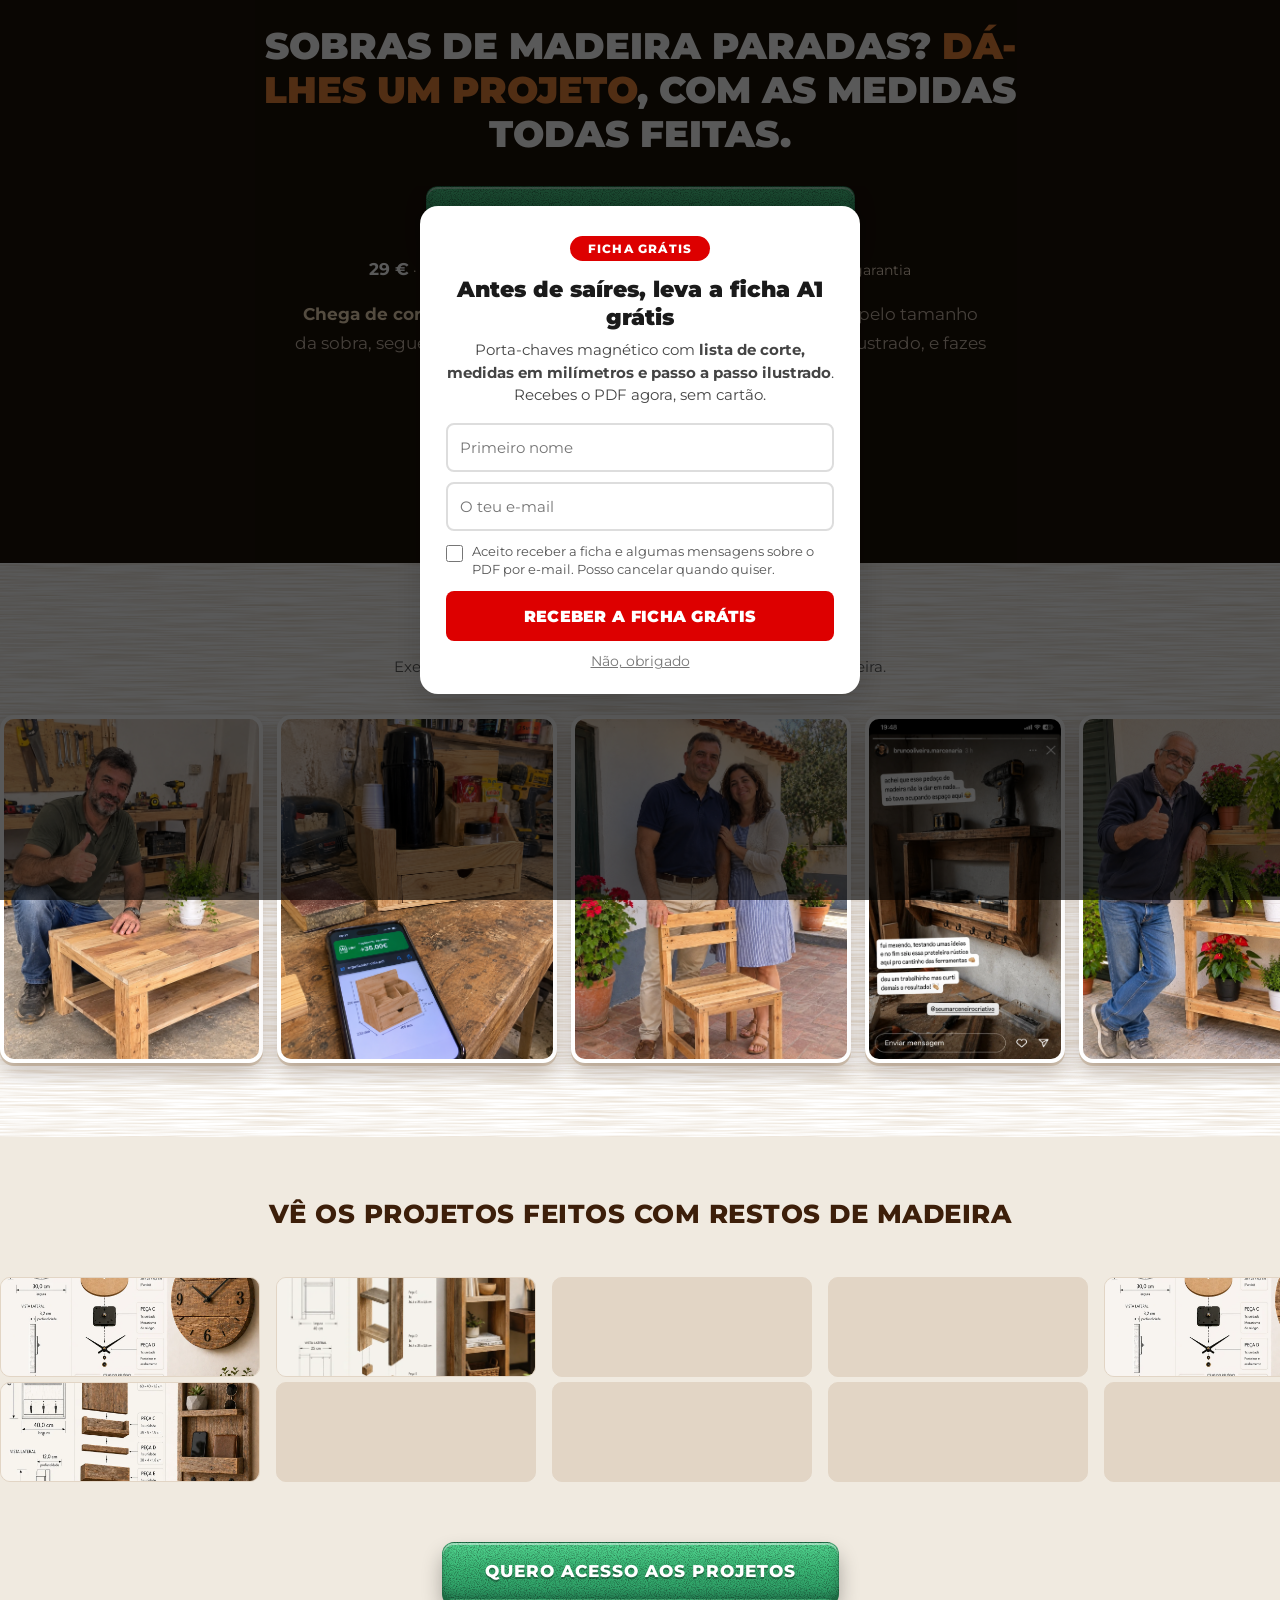
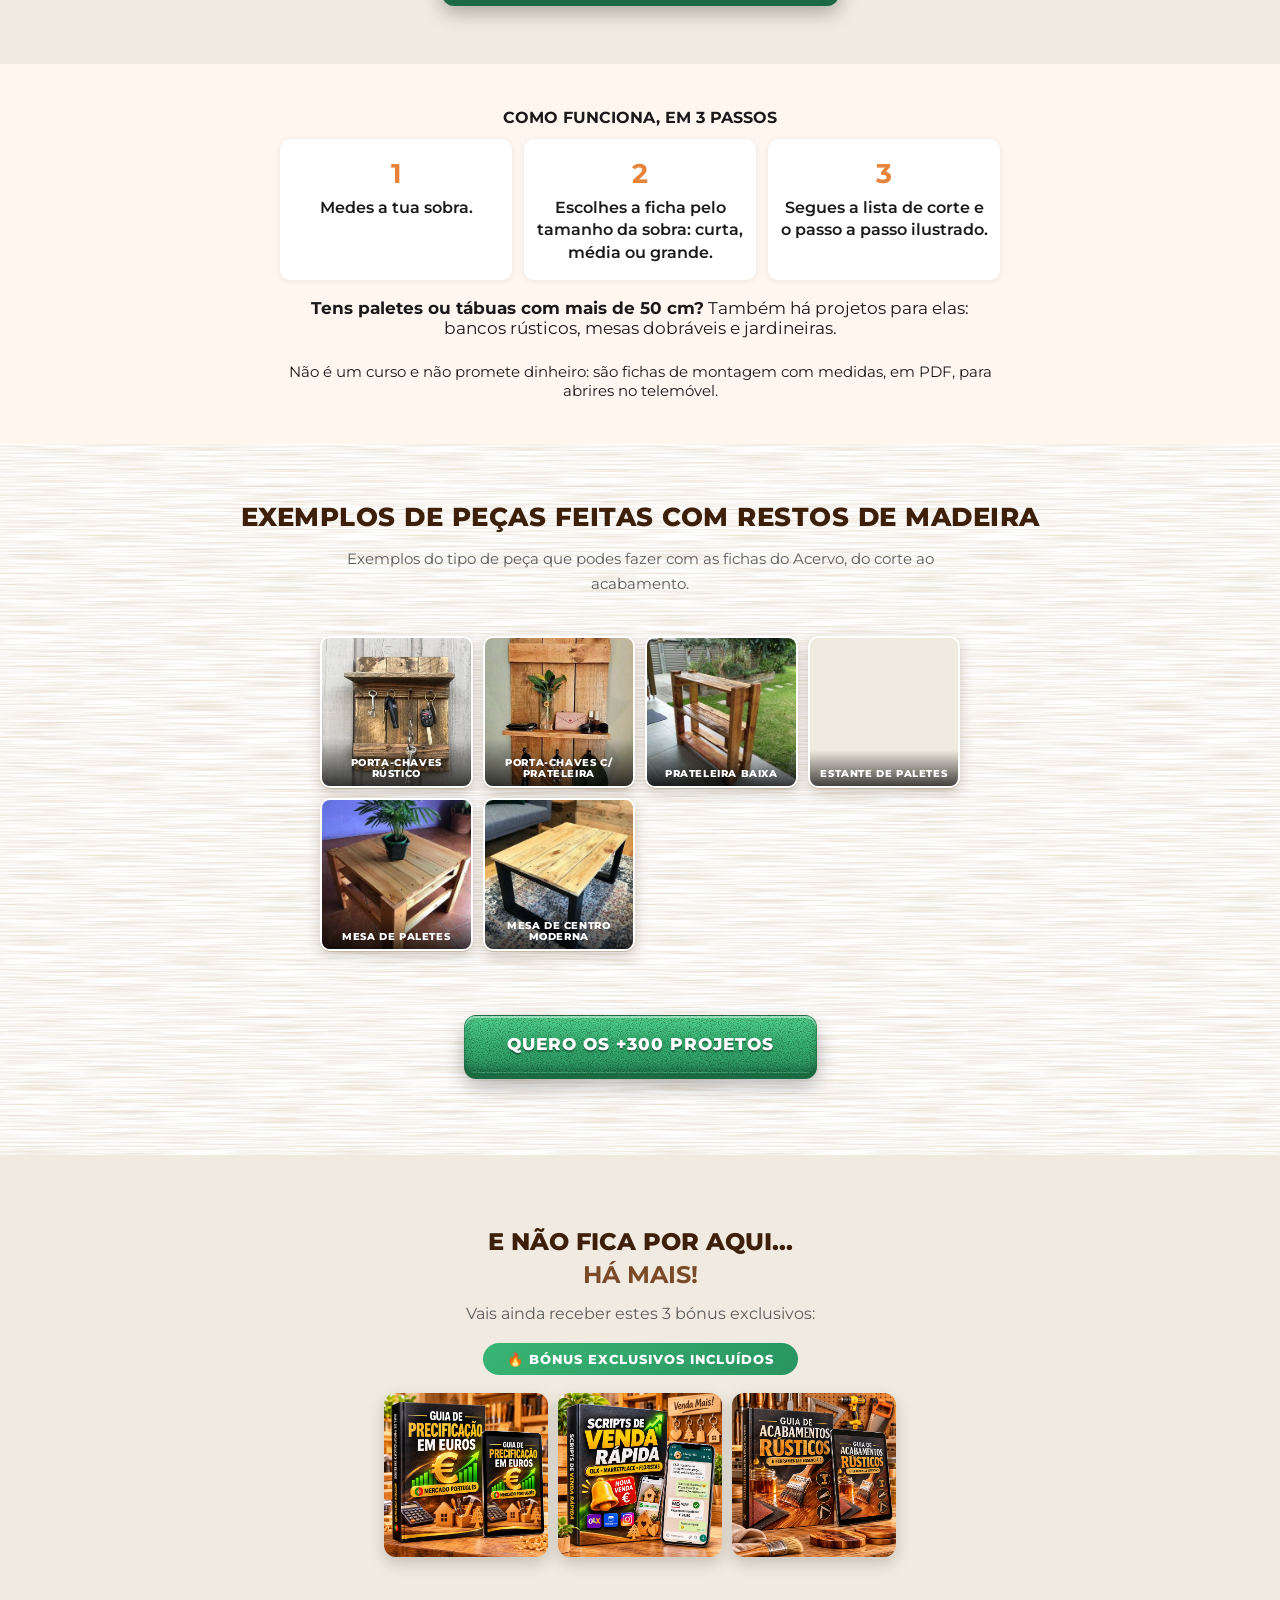
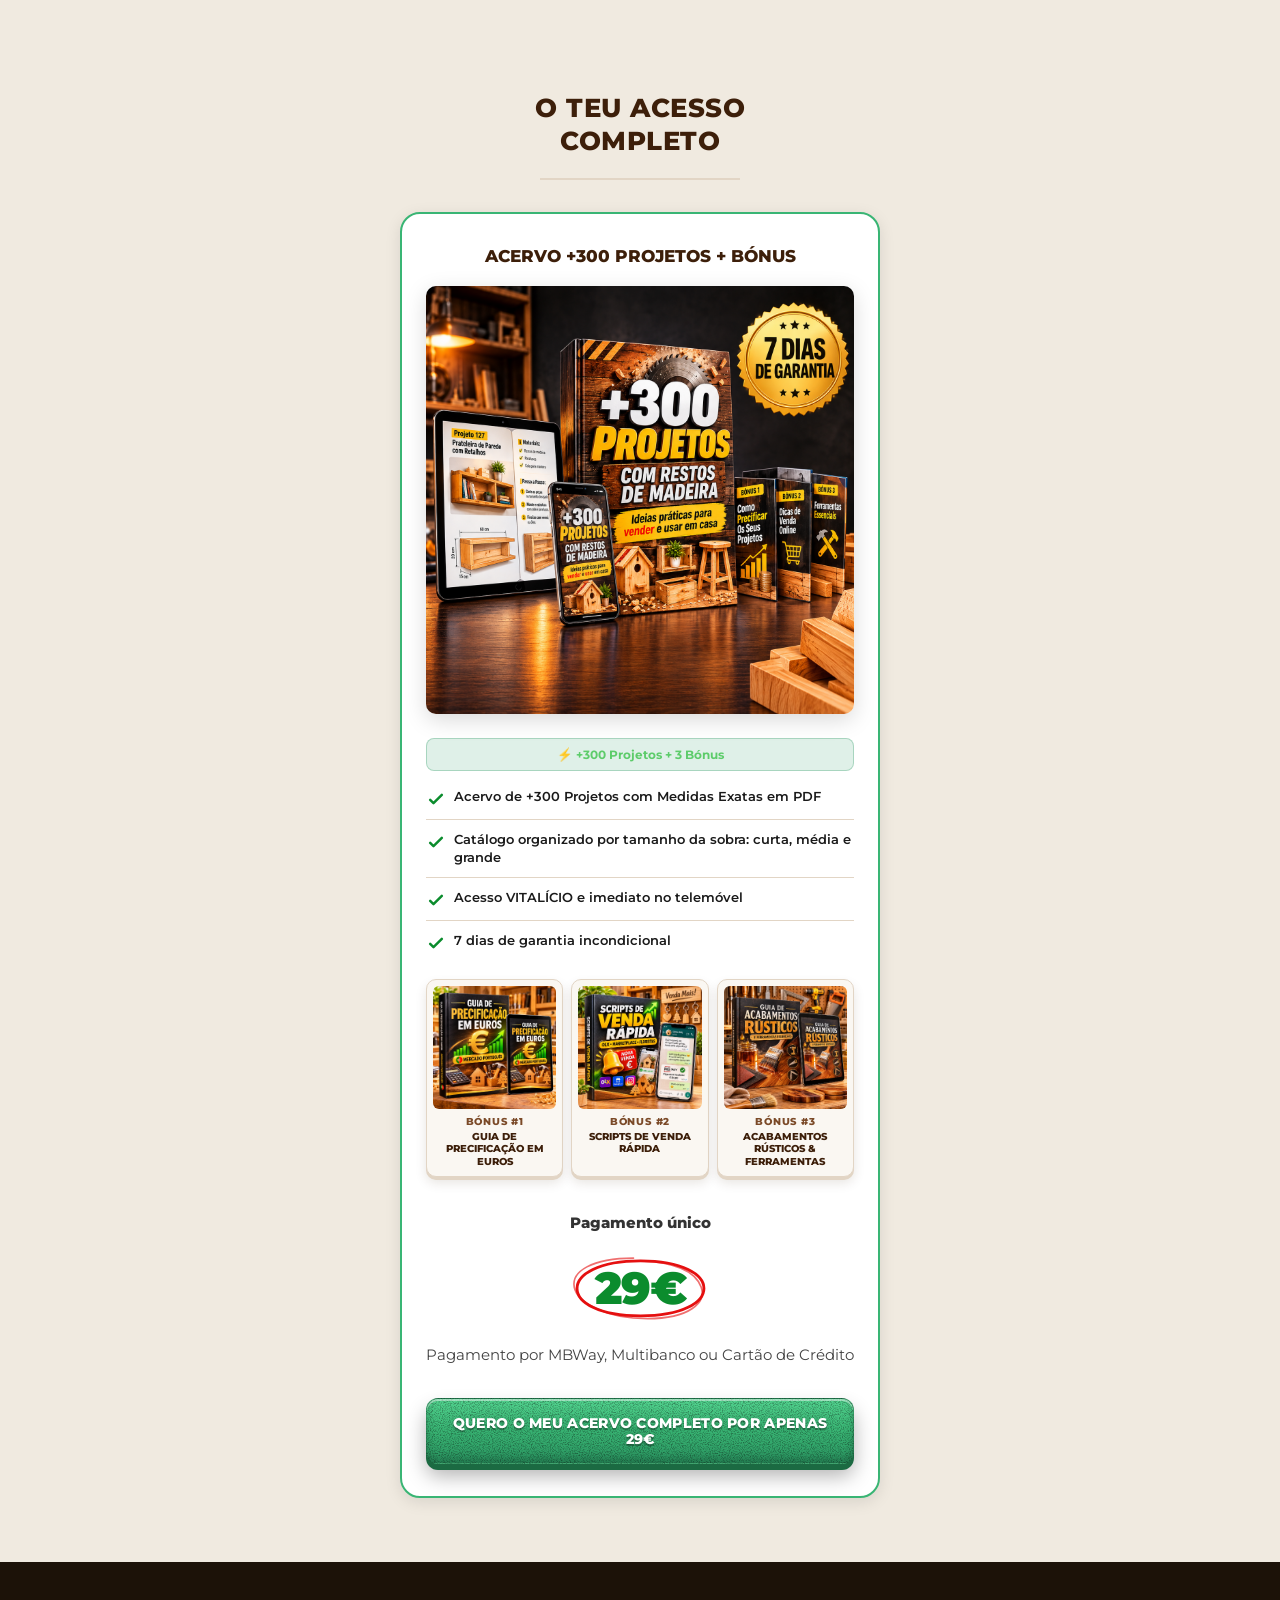
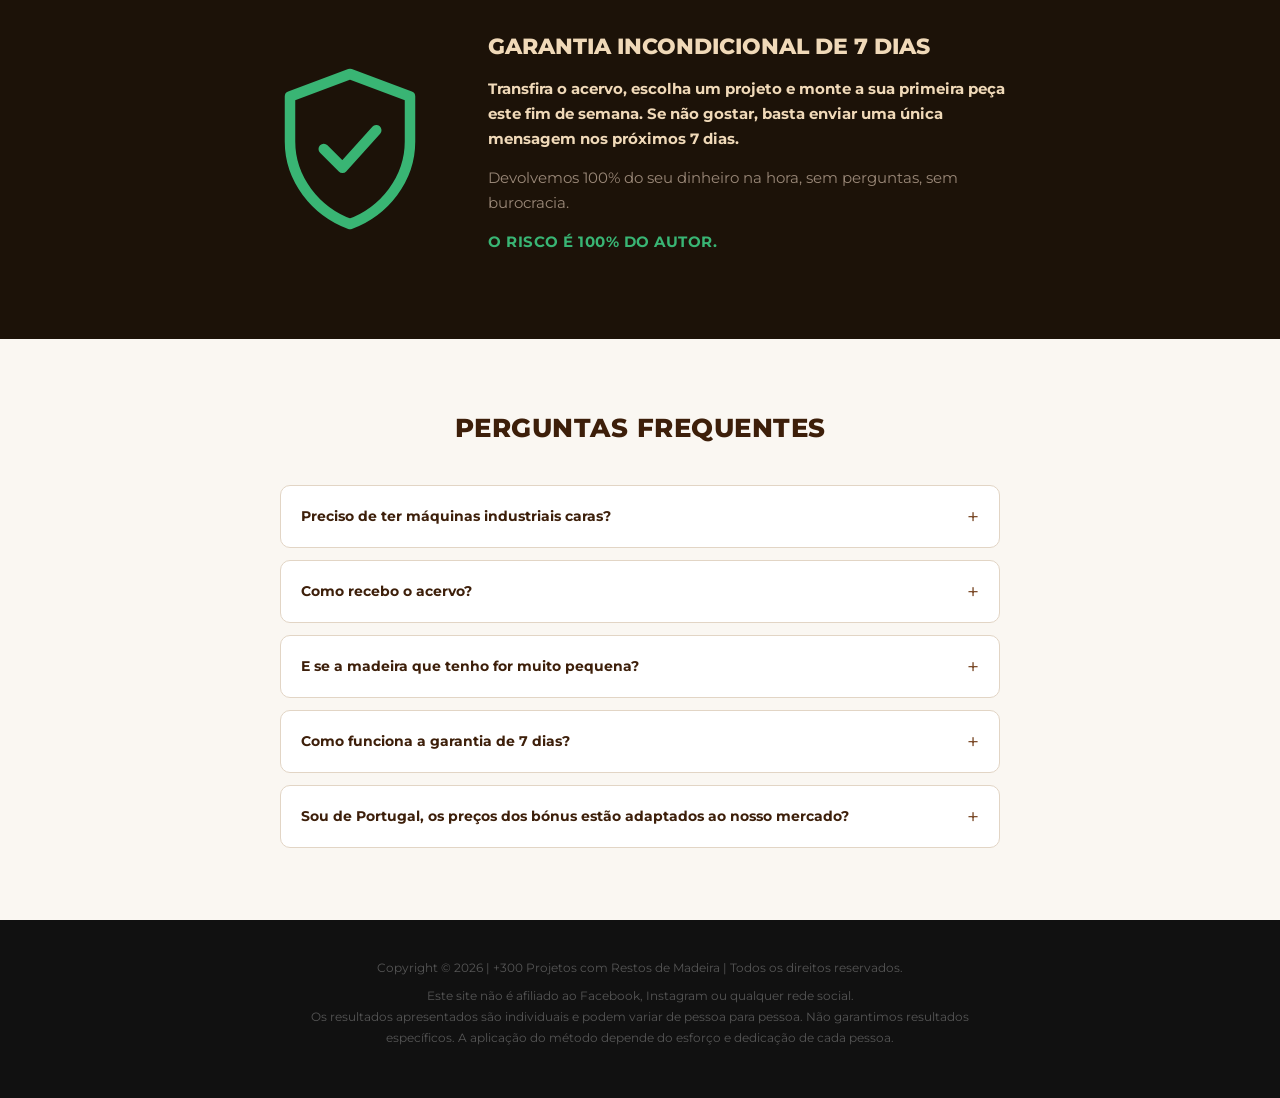
==== index.html @ 49ae0c48 "Remove a seccao Sistema das 3 Gavetas (mantem a ideia de sobras grandes/paletes sem preco de venda) " ====
<!DOCTYPE html><html lang="pt-PT"><head>
<meta name="facebook-domain-verification" content="zw5uqp1iz8j41pwbfvtykshfd59nkw" />
  <meta charset="utf-8">
  <meta name="viewport" content="width=device-width, initial-scale=1.0">
  <link rel="preload" as="font" href="fonts/montserrat-latin.woff2" type="font/woff2" crossorigin>
  <link rel="preconnect" href="https://www.googletagmanager.com">
  <link rel="preconnect" href="https://connect.facebook.net">
  <title>+300 Projetos com Restos de Madeira </title>
  <style>
    /* Montserrat self-hosted (latin) + fallback com métricas ajustadas para evitar CLS */
    @font-face {
      font-family: 'Montserrat';
      font-style: normal;
      font-weight: 400 900;
      font-display: swap;
      src: url('fonts/montserrat-latin.woff2') format('woff2');
      unicode-range: U+0000-00FF, U+0131, U+0152-0153, U+02BB-02BC, U+02C6, U+02DA, U+02DC, U+0304, U+0308, U+0329, U+2000-206F, U+20AC, U+2122, U+2191, U+2193, U+2212, U+2215, U+FEFF, U+FFFD;
    }
    @font-face {
      font-family: 'Montserrat Fallback';
      font-weight: 400 500;
      src: local('Arial'), local('ArialMT'), local('Helvetica'), local('Roboto'), local('Liberation Sans');
      size-adjust: 109.65%; ascent-override: 88.28%; descent-override: 22.89%; line-gap-override: 0%;
    }
    @font-face {
      font-family: 'Montserrat Fallback';
      font-weight: 600 900;
      src: local('Arial Bold'), local('Arial-BoldMT'), local('Helvetica Bold'), local('Roboto Bold'), local('Liberation Sans Bold');
      size-adjust: 110.25%; ascent-override: 87.80%; descent-override: 22.77%; line-gap-override: 0%;
    }

    html {
      scroll-behavior: smooth;
      overflow-x: hidden;
    }

    img {
      height: auto;
    }

    * {
      margin: 0;
      padding: 0;
      box-sizing: border-box;
    }

    :root {
      --fundo: #FAF7F2;
      --fundo-alt: #F0EAE0;
      --escuro: #1C1208;
      --verde: #39B574;
      --verde-escuro: #2A9460;
      --marrom: #7B4A28;
      --marrom-titulo: #3D1F0A;
      --texto: #1A1A1A;
      --texto-sub: #5C5C5C;
      --borda: #E2D5C5;
      --vermelho: #E53E3E;
      --laranja: #E8833A;
    }

    body {
      font-family: 'Montserrat', 'Montserrat Fallback', sans-serif;
      background-color: var(--fundo);
      color: var(--texto);
      overflow-x: hidden;
    }

    .container {
      max-width: 900px;
      margin: 0 auto;
      padding: 0 20px;
    }

    /* TOP BAR */
    .top-bar {
      background-color: var(--vermelho);
      color: white;
      text-align: center;
      padding: 10px 20px;
      font-size: 0.82rem;
      font-weight: 700;
      letter-spacing: 0.5px;
      text-transform: uppercase;
    }

    /* HERO */
    .hero-section {
      background: var(--escuro);
      padding: 24px 20px 60px;
      text-align: center;
    }

    .collection-badge {
      display: inline-block;
      background: var(--laranja);
      color: white;
      font-size: 0.72rem;
      font-weight: 800;
      letter-spacing: 2px;
      text-transform: uppercase;
      padding: 6px 20px;
      border-radius: 30px;
      margin-bottom: 24px;
      animation: badge-pulse 2.5s ease-in-out infinite;
    }

    @keyframes badge-pulse {

      0%,
      100% {
        transform: scale(1);
      }

      50% {
        transform: scale(1.04);
      }
    }

    .headline {
      font-size: 2.3rem;
      font-weight: 900;
      text-transform: uppercase;
      color: #FFFFFF;
      line-height: 1.2;
      margin-bottom: 30px;
      max-width: 780px;
      margin-left: auto;
      margin-right: auto;
    }

    .headline .destaque {
      color: var(--laranja);
    }

    .image-wrapper {
      margin: 30px auto;
      max-width: 600px;
    }

    .mockup-img {
      width: 100%;
      border-radius: 12px;
      box-shadow: 0 6px 24px rgba(0, 0, 0, 0.3);
    }

    .hero-badges {
      margin: 28px auto;
      max-width: 650px;
    }

    .hero-badges-text {
      color: #C8B8A8;
      font-size: 0.95rem;
      margin-bottom: 14px;
      line-height: 1.6;
    }

    .hero-badges-text strong {
      color: #F0D9B8;
    }

    .hero-badges-pills {
      display: flex;
      flex-wrap: wrap;
      gap: 10px;
      justify-content: center;
    }

    .hero-pill {
      background: rgba(255, 255, 255, 0.08);
      border: 1px solid rgba(255, 255, 255, 0.18);
      color: #F0D9B8;
      font-size: 0.78rem;
      font-weight: 700;
      padding: 6px 16px;
      border-radius: 20px;
      text-transform: uppercase;
      letter-spacing: 0.5px;
    }

    .subheadline {
      color: #C8B8A8;
      font-size: 1.05rem;
      line-height: 1.7;
      max-width: 700px;
      margin: 0 auto 30px;
    }

    .subheadline strong {
      color: #F0D9B8;
    }

    /* CTA */
    .cta-container {
      text-align: center;
    }

    .cta-button {
      display: inline-block;
      position: relative;
      overflow: hidden;
      background: linear-gradient(135deg, var(--verde) 0%, var(--verde-escuro) 100%);
      color: white;
      font-size: 1.05rem;
      font-weight: 800;
      text-transform: uppercase;
      letter-spacing: 1px;
      padding: 18px 42px;
      border-radius: 6px;
      text-decoration: none;
      animation: cta-pulse 2.2s ease-in-out infinite;
      box-shadow: 0 4px 18px rgba(57, 181, 116, 0.35);
      transition: transform 0.2s, box-shadow 0.2s;
    }

    .cta-button::after {
      content: '';
      position: absolute;
      top: 0;
      left: -75%;
      width: 50%;
      height: 100%;
      background: linear-gradient(120deg, transparent 0%, rgba(255, 255, 255, 0.28) 50%, transparent 100%);
      animation: cta-shimmer 2.2s ease-in-out infinite;
      pointer-events: none;
    }

    .cta-button:hover {
      transform: translateY(-3px) scale(1.02);
      box-shadow: 0 10px 32px rgba(57, 181, 116, 0.55);
      animation-play-state: paused;
    }

    .cta-button:hover::after {
      animation-play-state: paused;
    }

    @keyframes cta-pulse {
      0% {
        transform: scale(1);
        box-shadow: 0 4px 18px rgba(57, 181, 116, 0.35);
      }

      50% {
        transform: scale(1.035);
        box-shadow: 0 8px 30px rgba(57, 181, 116, 0.6);
      }

      100% {
        transform: scale(1);
        box-shadow: 0 4px 18px rgba(57, 181, 116, 0.35);
      }
    }

    @keyframes cta-shimmer {
      0% {
        left: -75%;
      }

      60% {
        left: 130%;
      }

      100% {
        left: 130%;
      }
    }

    .cta-price-block {
      display: flex;
      flex-direction: column;
      align-items: center;
      margin-bottom: 14px;
    }

    .cta-price-old {
      font-size: 0.8rem;
      color: rgba(255, 255, 255, 0.65);
      font-weight: 500;
    }

    .cta-price-old s {
      color: rgba(255, 255, 255, 0.5);
    }

    .cta-price-current {
      font-size: 2.4rem;
      font-weight: 900;
      color: #F0D9B8;
      line-height: 1.1;
      margin-top: 2px;
    }

    .cta-price-urgencia {
      font-size: 0.72rem;
      font-weight: 700;
      color: #FFD060;
      text-transform: uppercase;
      letter-spacing: 0.06em;
      margin-top: 6px;
    }

    .cta-subtitle {
      color: #7A6A5A;
      font-size: 0.78rem;
      margin-top: 6px;
    }

    .trust-badges-hero {
      display: flex;
      align-items: flex-start;
      justify-content: center;
      gap: 24px;
      padding-top: 20px;
      flex-wrap: wrap;
    }

    .trust-item {
      display: flex;
      flex-direction: column;
      align-items: center;
      gap: 8px;
      color: #fff;
      font-size: 0.75rem;
      font-weight: 700;
    }

    .trust-icon-wrap {
      width: 44px;
      height: 44px;
      border-radius: 50%;
      background: rgba(255, 255, 255, 0.15);
      border: 1px solid rgba(255, 255, 255, 0.25);
      display: flex;
      align-items: center;
      justify-content: center;
    }

    .trust-item svg {
      width: 12px;
      height: 12px;
      color: #fff;
    }

    /* CAROUSEL */
    .carousel-section {
      background: var(--fundo-alt);
      padding: 60px 0;
      overflow: hidden;
    }

    .carousel-header {
      text-align: center;
      margin-bottom: 36px;
      padding: 0 20px;
    }

    .section-title {
      font-size: 1.6rem;
      font-weight: 800;
      text-transform: uppercase;
      color: var(--marrom-titulo);
      letter-spacing: 0.5px;
      line-height: 1.3;
    }

    .carousel-section .section-title {
      color: var(--marrom-titulo);
    }

    .underline-highlight {
      text-decoration: underline;
      text-decoration-color: var(--verde);
      text-decoration-thickness: 3px;
      text-underline-offset: 4px;
    }

    .carousel-container {
      width: 100%;
      overflow: hidden;
      position: relative;
    }

    .carousel-track {
      display: flex;
      gap: 16px;
      padding: 10px 0;
      animation: scroll-left 35s linear infinite;
      width: max-content;
    }

    .track-reverse {
      animation: scroll-right 40s linear infinite;
    }

    @keyframes scroll-left {
      0% {
        transform: translateX(0);
      }

      100% {
        transform: translateX(-50%);
      }
    }

    @keyframes scroll-right {
      0% {
        transform: translateX(-50%);
      }

      100% {
        transform: translateX(0);
      }
    }

    .carousel-item {
      flex-shrink: 0;
      width: 260px;
      height: 100px;
      border-radius: 10px;
      overflow: hidden;
      background: var(--borda);
      border: 1px solid var(--borda);
    }

    .carousel-item img {
      width: 100%;
      height: 100%;
      object-fit: cover;
    }

    /* TESTIMONIALS */
    .testimonials-section {
      background: var(--fundo);
      padding: 60px 0;
      overflow: hidden;
    }

    .testimonials-section .section-title {
      color: var(--marrom-titulo);
    }

    .depoimentos-stack {
      display: flex;
      flex-direction: column;
      align-items: center;
      gap: 16px;
      padding: 0 20px;
    }

    .depoimentos-stack img {
      width: 100%;
      max-width: 560px;
      height: auto;
      display: block;
    }

    /* SHOWCASE */
    .showcase-section {
      background: #FFFFFF;
      padding: 32px 0 70px;
    }

    .showcase-container {
      text-align: center;
    }

    .showcase-card {
      background: var(--fundo);
      border-radius: 16px;
      padding: 40px 36px;
      margin-top: 36px;
      border: 1px solid var(--borda);
    }

    .artist-list {
      list-style: none;
      columns: 2;
      gap: 16px;
      text-align: left;
    }

    .artist-item {
      font-size: 0.95rem;
      font-weight: 600;
      padding: 8px 4px;
      color: var(--texto);
      border-bottom: 1px solid var(--borda);
      break-inside: avoid;
    }

    .artist-bullet {
      color: var(--verde);
      font-weight: 900;
      margin-right: 8px;
    }

    /* ARTESANATOS PRONTOS */
    .artesanatos-section {
      background: #FFFFFF;
      padding: 70px 20px 32px;
      text-align: center;
    }

    .artesanatos-subtitle {
      color: var(--texto-sub);
      font-size: 0.95rem;
      margin: 14px auto 40px;
      max-width: 620px;
      line-height: 1.6;
    }

    .artesanatos-grid {
      display: grid;
      grid-template-columns: repeat(3, 1fr);
      gap: 12px;
      max-width: 900px;
      margin: 0 auto;
    }

    .artesanato-item {
      position: relative;
      border-radius: 12px;
      overflow: hidden;
      aspect-ratio: 1 / 1;
      border: 1px solid var(--borda);
      background: var(--fundo-alt);
    }

    .artesanato-item--wide {
      grid-column: span 1;
    }

    .artesanato-item img {
      width: 100%;
      height: 100%;
      object-fit: cover;
      display: block;
      transition: transform 0.35s ease;
    }

    .artesanato-item:hover img {
      transform: scale(1.06);
    }

    .artesanato-label {
      position: absolute;
      bottom: 0;
      left: 0;
      right: 0;
      background: linear-gradient(transparent, rgba(0, 0, 0, 0.72));
      color: #fff;
      font-size: 0.68rem;
      font-weight: 800;
      text-transform: uppercase;
      letter-spacing: 0.6px;
      padding: 24px 10px 10px;
      text-align: center;
    }

    /* E MUITO MAIS — PILLS */
    .mais-grid {
      display: flex;
      flex-wrap: wrap;
      gap: 10px;
      justify-content: center;
      margin-top: 32px;
      max-width: 700px;
      margin-left: auto;
      margin-right: auto;
    }

    .mais-pill {
      background: var(--fundo-alt);
      border: 1px solid var(--borda);
      color: var(--marrom-titulo);
      font-size: 0.82rem;
      font-weight: 700;
      padding: 8px 18px;
      border-radius: 30px;
      text-transform: uppercase;
      letter-spacing: 0.3px;
    }

    .mais-rodape {
      text-align: center;
      margin-top: 22px;
      color: var(--texto-sub);
      font-size: 0.88rem;
      font-weight: 600;
      font-style: italic;
    }

    /* FEATURES */
    .features-section {
      background: var(--fundo-alt);
      padding: 70px 20px;
      text-align: center;
    }

    .features-section .section-title {
      color: var(--marrom-titulo);
    }

    .features-subtitle {
      color: var(--texto-sub);
      font-size: 0.95rem;
      margin-top: 12px;
      margin-bottom: 40px;
      max-width: 600px;
      margin-left: auto;
      margin-right: auto;
    }

    .features-grid {
      display: grid;
      grid-template-columns: repeat(2, 1fr);
      gap: 16px;
      max-width: 760px;
      margin: 0 auto;
    }

    .feature-card {
      background: #FFFFFF;
      border: 1px solid var(--borda);
      border-radius: 14px;
      padding: 24px 20px;
      display: flex;
      align-items: center;
      gap: 16px;
      text-align: left;
    }

    .feature-icon {
      font-size: 1.8rem;
      flex-shrink: 0;
    }

    .feature-text h3 {
      font-size: 0.88rem;
      font-weight: 700;
      color: var(--marrom-titulo);
      text-transform: uppercase;
      line-height: 1.4;
    }

    /* URGENCY */
    .urgency-section {
      background: #FFFFFF;
      padding: 60px 20px;
    }

    .urgency-container {
      max-width: 700px;
    }

    .urgency-card {
      background: var(--fundo);
      border-radius: 16px;
      padding: 48px 40px;
      text-align: center;
      border: 1px solid var(--borda);
    }

    .promo-tag {
      display: inline-block;
      background: var(--laranja);
      color: white;
      font-size: 0.72rem;
      font-weight: 800;
      letter-spacing: 1px;
      text-transform: uppercase;
      padding: 6px 18px;
      border-radius: 20px;
      margin-bottom: 22px;
    }

    .urgency-card h3 {
      font-size: 1.4rem;
      font-weight: 700;
      color: var(--marrom-titulo);
      line-height: 1.5;
    }

    .urgency-card h3 strong {
      color: var(--marrom);
    }

    .payment-icons {
      display: flex;
      gap: 20px;
      justify-content: center;
      flex-wrap: wrap;
      color: var(--texto-sub);
      font-size: 0.82rem;
      font-weight: 600;
    }

    /* DELIVERABLES */
    .deliverables-section {
      background: var(--fundo-alt);
      padding: 70px 20px;
      text-align: center;
    }

    .deliverables-box {
      background: var(--escuro);
      border-radius: 16px;
      padding: 48px 40px;
      max-width: 700px;
      margin: 36px auto 0;
    }

    .deliverables-tag {
      display: inline-block;
      background: var(--verde);
      color: white;
      font-size: 0.72rem;
      font-weight: 800;
      letter-spacing: 1.5px;
      text-transform: uppercase;
      padding: 6px 20px;
      border-radius: 20px;
      margin-bottom: 28px;
    }

    .deliverables-img {
      display: block;
      width: 100%;
      max-width: 380px;
      border-radius: 10px;
      margin: 0 auto 32px;
      box-shadow: 0 4px 16px rgba(0, 0, 0, 0.25);
    }

    .deliverables-list {
      list-style: none;
      text-align: left;
      display: flex;
      flex-direction: column;
      gap: 14px;
    }

    .deliverables-list li {
      display: flex;
      align-items: flex-start;
      gap: 12px;
      color: #D8C8B0;
      font-size: 0.95rem;
      font-weight: 600;
      line-height: 1.5;
    }

    .check-icon {
      color: var(--verde);
      flex-shrink: 0;
      margin-top: 2px;
    }

    .bonus-transition {
      margin-top: 60px;
      text-align: center;
    }

    .bonus-transition h3 {
      font-size: 1.5rem;
      font-weight: 800;
      color: var(--marrom-titulo);
      text-transform: uppercase;
      line-height: 1.4;
    }

    .bonus-transition h3 strong {
      color: var(--marrom);
    }

    .bonus-transition p {
      color: var(--texto-sub);
      font-size: 1rem;
      margin: 12px 0 20px;
    }


    .bonus-mock-row { display: grid; grid-template-columns: repeat(3, 1fr); gap: 10px; max-width: 520px; margin: 18px auto 0; padding: 0 4px; }
    .bonus-mock-row img { width: 100%; height: auto; aspect-ratio: 1 / 1; object-fit: cover; border-radius: 12px; box-shadow: 0 6px 16px rgba(0,0,0,.18); display: block; background: #fff; }
    @media (max-width: 480px) { .bonus-mock-row { gap: 7px; } .bonus-mock-row img { border-radius: 9px; } }
    .bonus-tag {
      display: inline-block;
      background: linear-gradient(135deg, var(--verde), var(--verde-escuro));
      color: white;
      font-size: 0.82rem;
      font-weight: 800;
      letter-spacing: 1px;
      text-transform: uppercase;
      padding: 8px 24px;
      border-radius: 30px;
    }

    /* BONUS */
    .bonus-section {
      background: #FFFFFF;
      padding: 70px 20px;
    }

    .bonus-grid {
      display: grid;
      grid-template-columns: repeat(auto-fit, minmax(260px, 1fr));
      gap: 20px;
      max-width: 900px;
      margin: 0 auto;
    }

    .bonus-card {
      background: #fff;
      border-radius: 12px;
      overflow: hidden;
      border: 1px solid var(--borda);
      display: flex;
      flex-direction: column;
      transition: transform 0.2s;
    }

    .bonus-card:hover {
      transform: translateY(-3px);
    }

    .bonus-img-placeholder {
      background: var(--fundo-alt);
      overflow: hidden;
    }

    .bonus-img {
      width: 100%;
      height: auto;
      display: block;
    }

    .bonus-content {
      padding: 20px;
      flex: 1;
      display: flex;
      flex-direction: column;
      gap: 8px;
    }

    .bonus-number {
      font-size: 0.68rem;
      font-weight: 700;
      color: var(--marrom);
      text-transform: uppercase;
      letter-spacing: 0.1em;
    }

    .bonus-title {
      font-size: 0.88rem;
      font-weight: 800;
      color: var(--marrom-titulo);
      text-transform: uppercase;
      line-height: 1.35;
    }

    .bonus-desc {
      font-size: 0.82rem;
      color: var(--texto-sub);
      line-height: 1.6;
      flex: 1;
    }

    .bonus-value {
      font-size: 0.8rem;
      color: #bbb;
      margin-top: 4px;
      padding-top: 10px;
      border-top: 1px dashed #e2d5c5;
    }

    .riscado {
      text-decoration: line-through;
      color: #A0A0A0;
      margin-right: 6px;
    }

    .gratis {
      color: var(--verde);
      font-size: 0.95rem;
    }

    /* PLANS */
    .plans-section {
      padding: 64px 0;
      background: var(--fundo-alt);
    }

    .plans-header {
      text-align: center;
      padding: 0 20px 32px;
    }

    .promo-tag-red {
      display: inline-block;
      background: var(--vermelho);
      color: #fff;
      padding: 8px 22px;
      border-radius: 50px;
      font-size: 0.78rem;
      font-weight: 700;
      letter-spacing: 0.4px;
      margin-bottom: 20px;
    }

    .plans-divider {
      border: none;
      border-top: 2px solid var(--borda);
      max-width: 200px;
      margin: 20px auto 0;
    }

    .plans-container {
      max-width: 900px;
    }

    .plans-grid {
      display: grid;
      grid-template-columns: 1fr 1fr;
      gap: 24px;
      align-items: start;
    }

    .plan-card {
      border-radius: 20px;
      padding: 32px 24px;
      position: relative;
      box-shadow: 0 4px 16px rgba(0, 0, 0, 0.10);
    }

    .plan-basic {
      background: #fff;
      border: 1px solid var(--borda);
    }

    .plan-complete {
      background: #fff;
      border: 2px solid var(--verde);
    }

    .plan-title {
      font-size: 1.05rem;
      font-weight: 800;
      text-transform: uppercase;
      color: var(--marrom-titulo);
      text-align: center;
      margin-bottom: 20px;
    }

    .text-white {
      color: #F0D9B8 !important;
    }

    .plan-img {
      width: 100%;
      border-radius: 10px;
      margin-bottom: 20px;
      box-shadow: 0 6px 22px rgba(0, 0, 0, 0.15);
    }

    .plan-subtitle {
      font-size: 0.82rem;
      font-weight: 600;
      color: var(--texto-sub);
      margin-bottom: 12px;
    }

    .plan-features {
      display: flex;
      flex-direction: column;
      gap: 10px;
      margin-bottom: 26px;
      list-style: none;
    }

    .plan-features li {
      display: flex;
      align-items: flex-start;
      gap: 8px;
      font-size: 0.83rem;
      font-weight: 600;
      color: var(--texto);
      line-height: 1.4;
      padding-bottom: 10px;
      border-bottom: 1px solid var(--borda);
    }

    .plan-features li:last-child {
      border-bottom: none;
      padding-bottom: 0;
    }

    .plan-features.text-white li {
      color: #C8B8A8;
    }

    .check-icon-sm {
      min-width: 20px;
      color: #0b8c2d;
      margin-top: 2px;
    }

    .gift-item {
      color: var(--texto) !important;
      font-size: 0.8rem !important;
    }

    .gift-item strong {
      color: var(--marrom-titulo);
      margin-right: 4px;
    }

    .plan-price-box {
      background: transparent;
      padding: 12px 0;
      text-align: center;
      margin-bottom: 20px;
      border: none;
    }

    .price-complete {
      background: transparent;
      border: none;
    }

    .price-old {
      display: block;
      font-size: 0.78rem;
      font-weight: 700;
      color: var(--vermelho);
      text-decoration: line-through;
      margin-bottom: 4px;
    }

    .price-current {
      font-size: 2rem;
      font-weight: 800;
      color: var(--verde);
      margin: 4px 0;
      display: block;
    }

    .price-installments {
      display: block;
      font-size: 0.76rem;
      color: var(--texto-sub);
      margin-top: 4px;
    }

    .price-economy,
    .price-economy strong,
    .price-economy .green-dot {
      color: var(--verde) !important;
    }

    .price-economy {
      display: block;
      font-size: 0.8rem;
      font-weight: 700;
      margin-top: 8px;
    }

    .green-dot {
      color: var(--verde);
      font-size: 1.2rem;
    }

    .plan-btn {
      display: block;
      width: 100%;
      text-align: center;
      padding: 16px 12px;
      border-radius: 10px;
      font-size: 0.87rem;
      font-weight: 800;
      text-transform: uppercase;
      letter-spacing: 0.3px;
      transition: transform 0.18s, opacity 0.18s;
      text-decoration: none;
    }

    .plan-btn:hover {
      transform: translateY(-2px);
      opacity: 0.92;
    }

    .missed-item {
      margin-top: 6px;
      color: #A0A0A0;
    }

    .missed-item s,
    .missed-item strong {
      color: #A0A0A0;
      text-decoration: line-through;
    }

    .btn-basic {
      background: #E5DDD0;
      color: #1B5E20;
      border: 2px solid #1B5E20;
    }

    .btn-complete {
      position: relative;
      overflow: hidden;
      background: #39B574;
      color: #fff;
      border: none;
      box-shadow: 0 4px 12px rgba(0, 0, 0, 0.12);
      animation: pulse-button-cta 2s infinite;
    }

    .btn-complete::after {
      content: '';
      position: absolute;
      top: 0;
      left: -75%;
      width: 50%;
      height: 100%;
      background: linear-gradient(120deg, transparent 0%, rgba(255, 255, 255, 0.25) 50%, transparent 100%);
      animation: cta-shimmer 2s ease-in-out infinite;
      pointer-events: none;
    }

    .btn-complete:hover {
      animation-play-state: paused;
      transform: scale(1.02) translateY(-2px);
      background: #32A267;
      box-shadow: 0 6px 20px rgba(50, 162, 103, 0.5);
    }

    @keyframes pulse-button-cta {
      0% {
        transform: scale(1);
        box-shadow: 0 0 0 0 rgba(57, 181, 116, 0.6);
      }

      70% {
        transform: scale(1.04);
        box-shadow: 0 0 0 12px rgba(57, 181, 116, 0);
      }

      100% {
        transform: scale(1);
        box-shadow: 0 0 0 0 rgba(57, 181, 116, 0);
      }
    }

    .tag-bestseller {
      position: absolute;
      top: -14px;
      left: 50%;
      transform: translateX(-50%);
      background: #FFD54F;
      color: #1B4D0E;
      padding: 6px 22px;
      border-radius: 50px;
      font-size: 0.78rem;
      font-weight: 800;
      white-space: nowrap;
      box-shadow: 0 4px 14px rgba(0, 0, 0, 0.15);
    }

    .promo-tag-red-inner {
      background: rgba(229, 62, 62, 0.15);
      color: #FF8A80;
      text-align: center;
      padding: 8px;
      border-radius: 8px;
      font-size: 0.73rem;
      font-weight: 700;
      margin-bottom: 16px;
      border: 1px solid rgba(229, 62, 62, 0.25);
    }

    .tag-2x {
      background: rgba(44, 153, 99, 0.15);
      color: #5DCC6A;
      text-align: center;
      padding: 8px 12px;
      border-radius: 8px;
      font-size: 0.78rem;
      font-weight: 700;
      margin-bottom: 16px;
      border: 1px solid rgba(44, 153, 99, 0.30);
    }

    .plan-popular-alert {
      text-align: center;
      margin-top: 22px;
      padding: 18px 16px;
      background: #FFF9EB;
      border-radius: 12px;
      border: 1.5px dashed rgba(232, 131, 58, 0.7);
    }

    .plan-popular-alert p {
      font-size: 0.85rem;
      color: #A05E2B;
      font-weight: 800;
      margin-bottom: 14px;
      font-style: normal;
    }

    .arrow-down-circle {
      display: flex;
      justify-content: center;
      align-items: center;
      background: var(--laranja);
      color: #fff;
      width: 34px;
      height: 34px;
      border-radius: 50%;
      margin: 0 auto;
      animation: bounce-arrow 0.7s ease-in-out infinite alternate;
      box-shadow: 0 4px 10px rgba(232, 131, 58, 0.3);
    }

    @keyframes bounce-arrow {
      from {
        transform: translateY(-4px);
      }

      to {
        transform: translateY(4px);
      }
    }

    .urgency-seal-text {
      font-size: 0.82rem;
      color: #E53E3E;
      margin-top: 14px;
      margin-bottom: 6px;
      text-align: center;
    }

    .hotmart-seal {
      width: 100%;
      max-width: 160px;
      display: block;
      margin: 20px auto 0;
      opacity: 1;
    }

    .animated-circle {
      animation: wobble-circle 1.8s ease-in-out infinite alternate;
    }

    .circle-path,
    .circle-path-delay {
      stroke-dasharray: 1;
      stroke-dashoffset: 1;
    }

    .draw-active .circle-path {
      animation: drawCircle 1.5s ease-out forwards;
    }

    .draw-active .circle-path-delay {
      animation: drawCircle 1.5s ease-out forwards;
      animation-delay: 0.3s;
    }

    @keyframes drawCircle {
      to {
        stroke-dashoffset: 0;
      }
    }

    @keyframes wobble-circle {
      0% {
        transform: scale(1) rotate(0deg);
        opacity: 0.9;
      }

      100% {
        transform: scale(1.06, 0.96) rotate(2deg);
        opacity: 1;
      }
    }

    /* GUARANTEE */
    .guarantee-section {
      background: var(--escuro);
      padding: 70px 20px;
    }

    .guarantee-container {
      display: flex;
      align-items: center;
      gap: 48px;
      max-width: 800px;
    }

    .guarantee-img-col {
      flex-shrink: 0;
    }

    .guarantee-seal {
      width: 180px;
    }

    .guarantee-title {
      font-size: 1.4rem;
      font-weight: 800;
      color: #F0D9B8;
      text-transform: uppercase;
      margin-bottom: 16px;
      line-height: 1.3;
    }

    .guarantee-content p {
      font-size: 0.92rem;
      color: #9A8878;
      line-height: 1.7;
      margin-bottom: 14px;
    }

    .guarantee-content strong {
      color: #F0D9B8;
    }

    .guarantee-risk {
      font-size: 0.88rem;
      font-weight: 700;
      color: var(--verde) !important;
      text-transform: uppercase;
      letter-spacing: 0.5px;
    }

    /* FAQ */
    .faq-section {
      background: var(--fundo);
      padding: 72px 20px;
    }

    .faq-title {
      text-align: center;
      margin-bottom: 40px;
      color: var(--marrom-titulo);
    }

    .faq-list {
      max-width: 720px;
      margin: 0 auto;
      display: flex;
      flex-direction: column;
      gap: 12px;
    }

    .faq-item {
      border: 1px solid var(--borda);
      border-radius: 10px;
      overflow: hidden;
      background: #fff;
    }

    .faq-question {
      width: 100%;
      background: none;
      border: none;
      padding: 18px 20px;
      display: flex;
      justify-content: space-between;
      align-items: center;
      gap: 12px;
      text-align: left;
      font-family: 'Montserrat', 'Montserrat Fallback', sans-serif;
      font-size: 0.9rem;
      font-weight: 700;
      color: var(--marrom-titulo);
      cursor: pointer;
      transition: background 0.2s;
    }

    .faq-question:hover {
      background: var(--fundo-alt);
    }

    .faq-icon {
      font-size: 1.3rem;
      font-weight: 400;
      color: var(--marrom);
      flex-shrink: 0;
      transition: transform 0.25s;
    }

    .faq-item.open .faq-icon {
      transform: rotate(45deg);
    }

    .faq-answer {
      max-height: 0;
      overflow: hidden;
      transition: max-height 0.35s ease, padding 0.25s ease;
      padding: 0 20px;
    }

    .faq-item.open .faq-answer {
      max-height: 300px;
      padding: 0 20px 18px;
    }

    .faq-answer p {
      font-size: 0.86rem;
      color: var(--texto-sub);
      line-height: 1.7;
    }

    /* FOOTER */
    .site-footer {
      background: #111;
      padding: 40px 20px;
      text-align: center;
    }

    .footer-container p {
      font-size: 0.78rem;
      color: #555;
      margin-bottom: 10px;
    }

    .footer-disclaimer {
      line-height: 1.7;
      max-width: 700px;
      margin: 0 auto;
    }

    /* Primeira tela: botão e preço sem rolar (telemóvel); no ecrã grande não se repete */
    .hero-cta-top { display: none; }
    .hero-price { font-size: 0.85rem; color: #E8D5C0; margin: 10px 0 0; line-height: 1.4; }
    .hero-price strong { color: #fff; font-size: 1.05rem; }
    @media (max-width: 640px) {
      .hero-cta-top { display: block; margin: 0 0 18px; text-align: center; }
      .hero-section .headline { font-size: 1.45rem; line-height: 1.18; margin-bottom: 16px; }
      .hero-section .image-wrapper { margin: 14px auto; }
    }

    /* Dor, transformação e desejo */
    .dor-section { padding: 44px 20px; background: #fff7ef; }
    .dor-section .container { max-width: 760px; margin: 0 auto; }
    .dor-list { list-style: none; padding: 0; margin: 18px 0 14px; }
    .dor-list li { position: relative; padding: 13px 14px 13px 46px; margin-bottom: 10px; background: #fff; border-radius: 10px; box-shadow: 0 1px 6px rgba(0,0,0,.08); font-weight: 600; line-height: 1.45; color: var(--texto); }
    .dor-list li::before { content: "✗"; position: absolute; left: 16px; top: 12px; color: #d33; font-weight: 900; }
    .dor-nota { text-align: center; font-size: 1.05rem; margin: 6px 0 24px; color: var(--texto); }
    .dor-nota-fim { font-size: .95rem; margin: 18px 0 0; }
    .virada { background: #1a1410; color: #fff; border-radius: 14px; padding: 24px 22px; margin: 0 0 28px; text-align: center; }
    .virada h3 { color: var(--laranja); font-size: 1.15rem; margin: 0 0 10px; letter-spacing: .5px; }
    .virada p { margin: 0; line-height: 1.6; font-size: 1rem; }
    .passos3-titulo { text-align: center; font-size: 1rem; margin: 0 0 12px; color: var(--texto); }
    .passos3 { display: grid; grid-template-columns: repeat(3, 1fr); gap: 12px; }
    .passo3 { background: #fff; border-radius: 10px; padding: 16px 12px; text-align: center; box-shadow: 0 1px 6px rgba(0,0,0,.08); color: var(--texto); font-weight: 600; line-height: 1.4; }
    .passo3 b { display: block; font-size: 1.7rem; color: var(--laranja); margin-bottom: 4px; }
    @media (max-width: 640px) { .passos3 { grid-template-columns: 1fr; } }

    /* VSL no topo */
    .vsl-box { position: relative; height: min(70vh, 640px); aspect-ratio: 9 / 16; max-width: 92vw; margin: 14px auto 14px; border-radius: 14px; overflow: hidden; background: #000; box-shadow: 0 8px 28px rgba(0,0,0,.45); }
    .vsl-box video { width: 100%; height: 100%; object-fit: cover; display: block; -webkit-user-select: none; user-select: none; }
    .vsl-play { position: absolute; inset: 0; width: 100%; border: 0; cursor: pointer; display: flex; flex-direction: column; align-items: center; justify-content: center; gap: 14px; background: rgba(0,0,0,.55); color: #fff; font-family: inherit; }
    .vsl-play[hidden] { display: none; }
    .vsl-play-ico { width: 74px; height: 74px; line-height: 74px; border-radius: 50%; background: var(--laranja); font-size: 30px; padding-left: 5px; box-sizing: border-box; box-shadow: 0 0 0 10px rgba(232,131,58,.28); }
    .vsl-play-txt { font-weight: 900; font-size: 1rem; letter-spacing: .5px; line-height: 1.3; }
    .vsl-cta { max-height: 0; opacity: 0; visibility: hidden; overflow: hidden; transform: translateY(10px); transition: opacity .6s ease, transform .6s ease; text-align: center; }
    .vsl-cta.is-on { max-height: 400px; opacity: 1; visibility: visible; transform: none; margin: 4px 0 18px; }
    @media (max-width: 640px) { .hero-section .headline { font-size: 1.3rem; margin-bottom: 8px; } .vsl-box { margin-top: 8px; } }

    /* RESPONSIVE */
    @media (max-width: 640px) {
      .headline {
        font-size: 1.6rem;
      }

      .section-title {
        font-size: 1.25rem;
      }

      .plans-grid {
        grid-template-columns: 1fr;
      }

      .features-grid {
        grid-template-columns: 1fr;
      }

      .bonus-grid {
        grid-template-columns: 1fr;
      }

      .artist-list {
        columns: 1;
      }

      .artesanatos-grid {
        grid-template-columns: repeat(2, 1fr);
      }

      .trust-badges-hero {
        gap: 8px;
        padding-top: 14px;
        flex-direction: column;
        align-items: center;
      }

      .trust-item {
        flex-direction: row;
        gap: 8px;
        font-size: 0.72rem;
      }

      .trust-icon-wrap {
        width: 28px;
        height: 28px;
        flex-shrink: 0;
      }

      .trust-item svg {
        width: 14px;
        height: 14px;
      }

      .guarantee-container {
        flex-direction: column;
        text-align: center;
      }

      .guarantee-img-col {
        margin-bottom: 20px;
      }

      .urgency-card {
        padding: 36px 24px;
      }

      .deliverables-box {
        padding: 36px 24px;
      }

      .cta-button {
        font-size: 0.92rem;
        padding: 16px 28px;
      }
    }
    /* =====================================================================
       TEXTURAS, PROFUNDIDADE E SOMBRAS
       ===================================================================== */
    :root {
      --tex-madeira: url("data:image/svg+xml,%3Csvg xmlns='http://www.w3.org/2000/svg' width='320' height='320'%3E%3Cfilter id='w' x='0' y='0' width='100%25' height='100%25'%3E%3CfeTurbulence type='fractalNoise' baseFrequency='0.012 0.55' numOctaves='3' seed='7' stitchTiles='stitch'/%3E%3CfeColorMatrix values='0 0 0 0 0.45 0 0 0 0 0.28 0 0 0 0 0.12 0 0 0 0.5 -0.17'/%3E%3C/filter%3E%3Crect width='320' height='320' filter='url(%23w)'/%3E%3C/svg%3E");
      --tex-botao: url("data:image/svg+xml,%3Csvg xmlns='http://www.w3.org/2000/svg' width='140' height='140'%3E%3Cfilter id='g' x='0' y='0' width='100%25' height='100%25'%3E%3CfeTurbulence type='fractalNoise' baseFrequency='0.9' numOctaves='2' seed='3' stitchTiles='stitch'/%3E%3CfeColorMatrix values='0 0 0 0 0 0 0 0 0 0 0 0 0 0 0 0 0 0 0.9 -0.38'/%3E%3C/filter%3E%3Crect width='140' height='140' filter='url(%23g)'/%3E%3C/svg%3E");
      --btn-verde: linear-gradient(180deg, #52d48f 0%, #39B574 48%, #2A9460 100%);
    }

    /* Fundo texturizado só nas secções de fundo branco */
    .showcase-section,
    .artesanatos-section,
    .resultados-section {
      background-color: #FFFFFF;
      background-image: var(--tex-madeira);
    }

    /* ---------- Botões 3D com textura ---------- */
    .cta-button,
    .plan-btn,
    .modal-cta {
      background-color: var(--verde);
      background-image: var(--tex-botao), var(--btn-verde);
      color: #fff;
      border: 1px solid rgba(0, 0, 0, 0.22);
      border-radius: 12px;
      text-shadow: 0 2px 0 rgba(0, 0, 0, 0.30), 0 0 10px rgba(0, 0, 0, 0.12);
      box-shadow:
        0 6px 0 #1b6a42,
        0 12px 20px rgba(0, 0, 0, 0.30),
        inset 0 2px 0 rgba(255, 255, 255, 0.45),
        inset 0 -4px 8px rgba(0, 0, 0, 0.20);
      transition: transform 0.15s ease, box-shadow 0.15s ease, filter 0.15s ease;
      cursor: pointer;
    }

    .cta-button:hover,
    .btn-complete:hover,
    .modal-cta:hover {
      background-color: var(--verde);
      background-image: var(--tex-botao), var(--btn-verde);
      filter: brightness(1.06);
      transform: translateY(-2px);
      box-shadow:
        0 8px 0 #1b6a42,
        0 16px 26px rgba(0, 0, 0, 0.32),
        inset 0 2px 0 rgba(255, 255, 255, 0.5),
        inset 0 -4px 8px rgba(0, 0, 0, 0.20);
      opacity: 1;
    }

    .cta-button:active,
    .plan-btn:active,
    .modal-cta:active {
      transform: translateY(4px);
      box-shadow:
        0 2px 0 #1b6a42,
        0 4px 8px rgba(0, 0, 0, 0.28),
        inset 0 2px 6px rgba(0, 0, 0, 0.25);
    }

    /* pulsar só com transform, para não apagar a sombra 3D */
    @keyframes cta-pulse {
      0%, 100% { transform: scale(1); }
      50% { transform: scale(1.035); }
    }

    @keyframes pulse-button-cta {
      0%, 100% { transform: scale(1); }
      50% { transform: scale(1.035); }
    }

    .modal-cta {
      display: block;
      font-weight: 900;
      font-size: 1rem;
      padding: 16px 20px;
      margin-bottom: 14px;
      letter-spacing: 0.5px;
      text-transform: uppercase;
      text-decoration: none;
      animation: pulse-button-cta 1.8s ease-in-out infinite;
    }

    /* ---------- Peças reais: blocos mais pequenos ---------- */
    .artesanatos-section {
      padding: 56px 20px 24px;
    }

    .artesanatos-grid {
      grid-template-columns: repeat(4, 1fr);
      gap: 10px;
      max-width: 640px;
    }

    .artesanato-item {
      border-radius: 10px;
      border: 2px solid #fff;
      box-shadow: 0 5px 14px rgba(61, 31, 10, 0.22), 0 1px 0 var(--borda);
    }

    .artesanato-label {
      font-size: 0.6rem;
      padding: 18px 6px 7px;
    }

    @media (max-width: 640px) {
      .artesanatos-grid {
        grid-template-columns: repeat(2, 1fr);
        gap: 10px;
        max-width: 330px;
      }
    }

    /* ---------- Resultados reais: deslize horizontal automático ---------- */
    .resultados-section {
      padding: 48px 0 52px;
      overflow: hidden;
    }

    .resultados-section .carousel-header {
      margin-bottom: 22px;
    }

    .resultados-sub {
      margin: 12px auto 0;
      max-width: 520px;
      font-size: 0.92rem;
      line-height: 1.6;
      color: var(--texto-sub);
    }

    .resultados-slider {
      width: 100%;
      overflow: hidden;
    }

    .resultados-track {
      display: flex;
      width: max-content;
      padding: 14px 0 22px;
      animation: resultados-scroll 80s linear infinite;
      will-change: transform;
    }

    .resultados-slider:hover .resultados-track,
    .resultados-slider:active .resultados-track {
      animation-play-state: paused;
    }

    .resultado-item {
      flex: 0 0 auto;
      margin: 0 14px 0 0;
      border-radius: 14px;
      overflow: hidden;
      background: var(--fundo-alt);
      border: 4px solid #fff;
      box-shadow: 0 10px 22px rgba(61, 31, 10, 0.28), 0 3px 0 var(--borda);
    }

    .resultado-item img {
      display: block;
      height: 340px;
      width: auto;
    }

    @keyframes resultados-scroll {
      from { transform: translateX(0); }
      to { transform: translateX(-50%); }
    }

    @media (max-width: 640px) {
      .resultado-item img {
        height: 280px;
      }
    }

    @media (prefers-reduced-motion: reduce) {
      .resultados-track {
        animation: none;
      }

      .resultados-slider {
        overflow-x: auto;
      }
    }

    /* ---------- Bónus dentro do bloco do preço ---------- */
    .plan-bonus-row {
      display: grid;
      grid-template-columns: repeat(3, 1fr);
      gap: 8px;
      margin: 0 0 24px;
    }

    .plan-bonus-item {
      display: flex;
      flex-direction: column;
      align-items: center;
      text-align: center;
      background: var(--fundo);
      border: 1px solid var(--borda);
      border-radius: 10px;
      padding: 6px 6px 9px;
      box-shadow: 0 3px 0 var(--borda), 0 6px 12px rgba(61, 31, 10, 0.12);
    }

    .plan-bonus-item img {
      width: 100%;
      height: auto;
      aspect-ratio: 1 / 1;
      object-fit: cover;
      border-radius: 6px;
      display: block;
    }

    .plan-bonus-num {
      margin-top: 7px;
      font-size: 0.6rem;
      font-weight: 800;
      letter-spacing: 0.08em;
      color: var(--marrom);
    }

    .plan-bonus-title {
      margin-top: 3px;
      font-size: 0.62rem;
      font-weight: 800;
      line-height: 1.25;
      text-transform: uppercase;
      color: var(--marrom-titulo);
    }
  </style>
  <!-- Consent Mode v2: concedido por defeito, antes do GTM (sem banner) -->
  <script>
  window.dataLayer = window.dataLayer || [];
  function gtag(){dataLayer.push(arguments);}
  gtag('consent', 'default', {
    ad_storage: 'granted',
    ad_user_data: 'granted',
    ad_personalization: 'granted',
    analytics_storage: 'granted'
  });
  </script>

  <!-- Google Tag Manager (GA4 G-HYMD59JERN é carregado através do GTM) -->
  <script>(function(w,d,s,l,i){w[l]=w[l]||[];w[l].push({'gtm.start':
  new Date().getTime(),event:'gtm.js'});var f=d.getElementsByTagName(s)[0],
  j=d.createElement(s),dl=l!='dataLayer'?'&l='+l:'';j.async=true;j.src=
  'https://www.googletagmanager.com/gtm.js?id='+i+dl;f.parentNode.insertBefore(j,f);
  })(window,document,'script','dataLayer','GTM-52PRVXC9');</script>
  <!-- End Google Tag Manager -->

  <!-- Meta Pixel Code -->
  <script>
  !function(f,b,e,v,n,t,s)
  {if(f.fbq)return;n=f.fbq=function(){n.callMethod?
  n.callMethod.apply(n,arguments):n.queue.push(arguments)};
  if(!f._fbq)f._fbq=n;n.push=n;n.loaded=!0;n.version='2.0';
  n.queue=[];t=b.createElement(e);t.async=!0;
  t.src=v;s=b.getElementsByTagName(e)[0];
  s.parentNode.insertBefore(t,s)}(window, document,'script',
  'https://connect.facebook.net/en_US/fbevents.js');
  fbq('init', '3974837446145352');
  fbq('track', 'PageView');
  </script>
  <!-- End Meta Pixel Code -->

  <!-- Microsoft Clarity -->
  <script type="text/javascript">
    (function(c,l,a,r,i,t,y){
      c[a]=c[a]||function(){(c[a].q=c[a].q||[]).push(arguments)};
      t=l.createElement(r);t.async=1;t.src="https://www.clarity.ms/tag/"+i;
      y=l.getElementsByTagName(r)[0];y.parentNode.insertBefore(t,y);
    })(window, document, "clarity", "script", "z8lgivge4p");
    clarity('consent');
  </script>
  <!-- End Microsoft Clarity -->
<script src="https://fads-tsc.vercel.app/track.js" data-area="3380fb8e71789ae81aaeb47e" defer></script>
<noscript><style>.vsl-cta{max-height:none;opacity:1;visibility:visible}.vsl-play{display:none}</style></noscript>
</head>

<body>
  <!-- Google Tag Manager (noscript) -->
  <noscript><iframe src="https://www.googletagmanager.com/ns.html?id=GTM-52PRVXC9" height="0" width="0" style="display:none;visibility:hidden"></iframe></noscript>

  <!-- ===== 2. HERO SECTION ===== -->
  <header class="hero-section">
    <div class="container">

      <h1 class="headline">
        Sobras de madeira paradas? <span class="destaque">Dá-lhes um projeto</span>, com as medidas todas feitas.
      </h1>

      <!-- VSL: vertical, com som, sem controlos; o botão só aparece no pitch -->
      <div class="vsl-box" id="vslBox">
        <video id="vsl" playsinline webkit-playsinline preload="auto" poster="vsl/vsl-poster.jpg" disablepictureinpicture disableremoteplayback controlslist="nodownload noplaybackrate noremoteplayback" oncontextmenu="return false"></video>
        <button type="button" class="vsl-play" id="vslPlay" aria-label="Tocar o vídeo com som">
          <span class="vsl-play-ico">&#9654;</span>
          <span class="vsl-play-txt">TOCA PARA VER<br>(COM SOM)</span>
        </button>
      </div>

      <div class="vsl-cta" id="vslCta">
        <a href="https://pay.hotmart.com/D108340285P?checkoutMode=10" class="cta-button" target="_blank" rel="noopener" data-cta-location="hero_acervo">QUERO O MEU ACERVO COMPLETO</a>
        <p class="hero-price"><strong>29 €</strong> · pagamento único · MB WAY, Multibanco ou cartão · 7 dias de garantia</p>
      </div>

      <p class="subheadline">
        <strong>Chega de cortar à sorte e ver a peça ficar torta.</strong>
        Escolhes a ficha pelo tamanho da sobra, segues a lista de corte em milímetros e o passo a passo ilustrado, e fazes a tua primeira peça com o que já tinhas.
      </p>
        <div class="trust-badges-hero">
          <div class="trust-item">
            <div class="trust-icon-wrap">
              <svg viewBox="0 0 24 24" fill="currentColor">
                <path d="M12 2C6.48 2 2 6.48 2 12s4.48 10 10 10 10-4.48 10-10S17.52 2 12 2zm-2 14.5l-4-4 1.41-1.41L10 13.67l6.59-6.59L18 8.5l-8 8z"></path>
              </svg>
            </div>
            <span>7 Dias de Garantia</span>
          </div>
          <div class="trust-item">
            <div class="trust-icon-wrap">
              <svg viewBox="0 0 24 24" fill="currentColor">
                <path d="M13 2.05v2.02c3.95.49 7 3.85 7 7.93 0 3.21-1.81 6-4.72 7.28L13 17v5h5l-1.22-1.22C19.91 19.07 22 15.76 22 12c0-5.18-3.95-9.45-9-9.95zM11 2.05C5.95 2.55 2 6.82 2 12c0 3.76 2.09 7.07 5.22 8.78L6 22h5v-5l-2.28 2.28C7.81 18 6 15.21 6 12c0-4.08 3.05-7.44 7-7.93V2.05z"></path>
              </svg>
            </div>
            <span>Acesso Imediato</span>
          </div>
        </div>
      </div>
    </div>
  </header>
  <!-- ===== 2B. EXEMPLOS DE PEÇAS ===== -->
  <section class="resultados-section">
    <div class="carousel-header">
      <h2 class="section-title">PEÇAS QUE PODES <span class="underline-highlight">FAZER</span></h2>
      <p class="resultados-sub">Exemplos do tipo de peça que podes fazer com restos de madeira.</p>
    </div>
    <div class="resultados-slider" id="resultados">
      <div class="resultados-track">
          <figure class="resultado-item"><img src="image/prova1.webp" alt="Exemplo: mesa de centro feita com paletes" width="1086" height="1448" loading="lazy" decoding="async"></figure>
          <figure class="resultado-item"><img src="image/prova8.webp" alt="Exemplo: organizador de café em madeira" width="1122" height="1402" loading="lazy" decoding="async"></figure>
          <figure class="resultado-item"><img src="image/prova4.webp" alt="Exemplo: casal com cadeira de paletes" width="1122" height="1402" loading="lazy" decoding="async"></figure>
          <figure class="resultado-item"><img src="image/dep1.webp" alt="Exemplo: prateleira rústica com porta-chaves" width="941" height="1672" loading="lazy" decoding="async"></figure>
          <figure class="resultado-item"><img src="image/prova7.webp" alt="Exemplo: estante de plantas feita com restos de madeira" width="1086" height="1448" loading="lazy" decoding="async"></figure>
          <figure class="resultado-item"><img src="image/Floreira-Suspensa-com-Plano-no-Celular.webp" alt="Exemplo: floreira de paletes vendida online" width="1122" height="1402" loading="lazy" decoding="async"></figure>
          <figure class="resultado-item"><img src="image/prova3.webp" alt="Exemplo: cadeira de paletes feita à mão" width="1086" height="1448" loading="lazy" decoding="async"></figure>
          <figure class="resultado-item"><img src="image/dep2.webp" alt="Exemplo: estante vendida numa tarde" width="941" height="1672" loading="lazy" decoding="async"></figure>
          <figure class="resultado-item"><img src="image/prova9.webp" alt="Exemplo: prateleira de parede com plantas" width="1122" height="1402" loading="lazy" decoding="async"></figure>
          <figure class="resultado-item"><img src="image/prova2.webp" alt="Exemplo: a lixar uma caixa de madeira" width="1086" height="1448" loading="lazy" decoding="async"></figure>
          <figure class="resultado-item"><img src="image/Organizador-de-Café-no-Workshop-DIY.webp" alt="Exemplo: organizador de café com pagamento no telemóvel" width="1122" height="1402" loading="lazy" decoding="async"></figure>
          <figure class="resultado-item"><img src="image/prova12.webp" alt="Exemplo: família com peças feitas com restos de madeira" width="1122" height="1402" loading="lazy" decoding="async"></figure>
          <figure class="resultado-item"><img src="image/dep3.webp" alt="Exemplo: cadeira vendida numa tarde" width="941" height="1672" loading="lazy" decoding="async"></figure>
          <figure class="resultado-item"><img src="image/prova6.webp" alt="Exemplo: moldura feita com restos de madeira" width="896" height="1200" loading="lazy" decoding="async"></figure>
          <figure class="resultado-item"><img src="image/prova10.webp" alt="Exemplo: móvel rústico de oficina" width="784" height="1168" loading="lazy" decoding="async"></figure>
          <figure class="resultado-item"><img src="image/prova11.webp" alt="Exemplo: floreira de paletes na parede" width="784" height="1168" loading="lazy" decoding="async"></figure>
          <figure class="resultado-item" aria-hidden="true"><img src="image/prova1.webp" alt="" width="1086" height="1448" loading="lazy" decoding="async"></figure>
          <figure class="resultado-item" aria-hidden="true"><img src="image/prova8.webp" alt="" width="1122" height="1402" loading="lazy" decoding="async"></figure>
          <figure class="resultado-item" aria-hidden="true"><img src="image/prova4.webp" alt="" width="1122" height="1402" loading="lazy" decoding="async"></figure>
          <figure class="resultado-item" aria-hidden="true"><img src="image/dep1.webp" alt="" width="941" height="1672" loading="lazy" decoding="async"></figure>
          <figure class="resultado-item" aria-hidden="true"><img src="image/prova7.webp" alt="" width="1086" height="1448" loading="lazy" decoding="async"></figure>
          <figure class="resultado-item" aria-hidden="true"><img src="image/Floreira-Suspensa-com-Plano-no-Celular.webp" alt="" width="1122" height="1402" loading="lazy" decoding="async"></figure>
          <figure class="resultado-item" aria-hidden="true"><img src="image/prova3.webp" alt="" width="1086" height="1448" loading="lazy" decoding="async"></figure>
          <figure class="resultado-item" aria-hidden="true"><img src="image/dep2.webp" alt="" width="941" height="1672" loading="lazy" decoding="async"></figure>
          <figure class="resultado-item" aria-hidden="true"><img src="image/prova9.webp" alt="" width="1122" height="1402" loading="lazy" decoding="async"></figure>
          <figure class="resultado-item" aria-hidden="true"><img src="image/prova2.webp" alt="" width="1086" height="1448" loading="lazy" decoding="async"></figure>
          <figure class="resultado-item" aria-hidden="true"><img src="image/Organizador-de-Café-no-Workshop-DIY.webp" alt="" width="1122" height="1402" loading="lazy" decoding="async"></figure>
          <figure class="resultado-item" aria-hidden="true"><img src="image/prova12.webp" alt="" width="1122" height="1402" loading="lazy" decoding="async"></figure>
          <figure class="resultado-item" aria-hidden="true"><img src="image/dep3.webp" alt="" width="941" height="1672" loading="lazy" decoding="async"></figure>
          <figure class="resultado-item" aria-hidden="true"><img src="image/prova6.webp" alt="" width="896" height="1200" loading="lazy" decoding="async"></figure>
          <figure class="resultado-item" aria-hidden="true"><img src="image/prova10.webp" alt="" width="784" height="1168" loading="lazy" decoding="async"></figure>
          <figure class="resultado-item" aria-hidden="true"><img src="image/prova11.webp" alt="" width="784" height="1168" loading="lazy" decoding="async"></figure>
      </div>
    </div>
  </section>

  <!-- ===== 3. CARROSSEL — PRODUTO POR DENTRO ===== -->
  <section class="carousel-section">
    <div class="carousel-header">
      <h2 class="section-title">VÊ OS PROJETOS FEITOS COM RESTOS DE MADEIRA</h2>
    </div>

    <!-- Carrossel 1: esquerda para direita -->
    <div class="carousel-container" id="carousel">
      <div class="carousel-track" id="track">
        <div class="carousel-item"><img src="image/img1.webp" alt="Projeto 1" width="560" height="840" loading="lazy" decoding="async"></div>
        <div class="carousel-item"><img src="image/img2.webp" alt="Projeto 2" width="560" height="791" loading="lazy" decoding="async"></div>
        <div class="carousel-item"><img src="image/img4.webp" alt="Projeto 4" width="560" height="840" loading="lazy" decoding="async"></div>
        <div class="carousel-item"><img src="image/img5.webp" alt="Projeto 5" width="560" height="840" loading="lazy" decoding="async"></div>
        <!-- Clones para loop infinito -->
        <div class="carousel-item"><img src="image/img1.webp" alt="Projeto 1" width="560" height="840" loading="lazy" decoding="async"></div>
        <div class="carousel-item"><img src="image/img2.webp" alt="Projeto 2" width="560" height="791" loading="lazy" decoding="async"></div>
        <div class="carousel-item"><img src="image/img4.webp" alt="Projeto 4" width="560" height="840" loading="lazy" decoding="async"></div>
        <div class="carousel-item"><img src="image/img5.webp" alt="Projeto 5" width="560" height="840" loading="lazy" decoding="async"></div>
      </div>
    </div>

    <!-- Carrossel 2: direita para esquerda -->
    <div class="carousel-container carousel-reverse" id="carousel2" style="margin-top: -15px;">
      <div class="carousel-track track-reverse" id="track2">
        <div class="carousel-item"><img src="image/img7.webp" alt="Projeto 7" width="560" height="840" loading="lazy" decoding="async"></div>
        <div class="carousel-item"><img src="image/img8.webp" alt="Projeto 8" width="560" height="840" loading="lazy" decoding="async"></div>
        <div class="carousel-item"><img src="image/img9.webp" alt="Projeto 9" width="560" height="840" loading="lazy" decoding="async"></div>
        <div class="carousel-item"><img src="image/img10.webp" alt="Projeto 10" width="560" height="840" loading="lazy" decoding="async"></div>
        <div class="carousel-item"><img src="image/img11.webp" alt="Projeto 11" width="560" height="840" loading="lazy" decoding="async"></div>
        <!-- Clones para loop infinito -->
        <div class="carousel-item"><img src="image/img7.webp" alt="Projeto 7" width="560" height="840" loading="lazy" decoding="async"></div>
        <div class="carousel-item"><img src="image/img8.webp" alt="Projeto 8" width="560" height="840" loading="lazy" decoding="async"></div>
        <div class="carousel-item"><img src="image/img9.webp" alt="Projeto 9" width="560" height="840" loading="lazy" decoding="async"></div>
        <div class="carousel-item"><img src="image/img10.webp" alt="Projeto 10" width="560" height="840" loading="lazy" decoding="async"></div>
        <div class="carousel-item"><img src="image/img11.webp" alt="Projeto 11" width="560" height="840" loading="lazy" decoding="async"></div>
      </div>
    </div>
    <div class="container">
      <div class="cta-container" style="margin-top: 50px;">
        <a href="https://pay.hotmart.com/D108340285P?checkoutMode=10" class="cta-button" target="_blank" rel="noopener" data-cta-location="meio_acesso">QUERO ACESSO AOS PROJETOS</a>
      </div>
    </div>
  </section>
  <!-- ===== 3A. COMO FUNCIONA, EM 3 PASSOS ===== -->
  <section class="dor-section">
    <div class="container">
      <h3 class="passos3-titulo">COMO FUNCIONA, EM 3 PASSOS</h3>
      <div class="passos3">
        <div class="passo3"><b>1</b><span>Medes a tua sobra.</span></div>
        <div class="passo3"><b>2</b><span>Escolhes a ficha pelo tamanho da sobra: curta, média ou grande.</span></div>
        <div class="passo3"><b>3</b><span>Segues a lista de corte e o passo a passo ilustrado.</span></div>
      </div>
      <p class="dor-nota" style="margin-top:18px;"><strong>Tens paletes ou tábuas com mais de 50 cm?</strong> Também há projetos para elas: bancos rústicos, mesas dobráveis e jardineiras.</p>
      <p class="dor-nota dor-nota-fim">Não é um curso e não promete dinheiro: são fichas de montagem com medidas, em PDF, para abrires no telemóvel.</p>
    </div>
  </section>

  <!-- ===== 5. GALERIA — PEÇAS PRONTAS ===== -->
  <section class="artesanatos-section">
    <div class="container">
      <h2 class="section-title">EXEMPLOS DE PEÇAS FEITAS COM RESTOS DE MADEIRA</h2>
      <p class="artesanatos-subtitle">Exemplos do tipo de peça que podes fazer com as fichas do Acervo, do corte ao acabamento.</p>

      <div class="artesanatos-grid">
        <div class="artesanato-item">
          <img src="image/portachaves%20(1).webp" alt="Porta-chaves rústico de madeira" width="570" height="633" loading="lazy" decoding="async">
          <span class="artesanato-label">Porta-chaves Rústico</span>
        </div>
        <div class="artesanato-item">
          <img src="image/portachaves%20(2).webp" alt="Porta-chaves com prateleira" width="576" height="1024" loading="lazy" decoding="async">
          <span class="artesanato-label">Porta-chaves c/ Prateleira</span>
        </div>
        <div class="artesanato-item">
          <img src="image/prateleiras%20(3).webp" alt="Prateleira baixa de madeira" width="736" height="981" loading="lazy" decoding="async">
          <span class="artesanato-label">Prateleira Baixa</span>
        </div>
        <div class="artesanato-item">
          <img src="image/prateleiras%20(4).webp" alt="Estante de paletes" width="600" height="741" loading="lazy" decoding="async">
          <span class="artesanato-label">Estante de Paletes</span>
        </div>
        <div class="artesanato-item">
          <img src="image/mesa-de-centro-_2_.webp" alt="Mesa de centro de paletes" width="640" height="778" loading="lazy" decoding="async">
          <span class="artesanato-label">Mesa de Paletes</span>
        </div>
        <div class="artesanato-item">
          <img src="image/mesa%20de%20centro%20(3).webp" alt="Mesa de centro com pernas pretas" width="720" height="897" loading="lazy" decoding="async">
          <span class="artesanato-label">Mesa de Centro Moderna</span>
        </div>
      </div>
    </div>
  </section>

  <!-- ===== 5B. E MUITO MAIS ===== -->
  <section class="showcase-section">
    <div class="container showcase-container">
      <div class="cta-container" style="margin-top: 8px; margin-bottom: 8px;">
        <a href="https://pay.hotmart.com/D108340285P?checkoutMode=10" class="cta-button" target="_blank" rel="noopener" data-cta-location="final_projetos">QUERO OS +300 PROJETOS</a>
      </div>
    </div>
  </section>

  <!-- ===== 8. ENTREGÁVEIS ===== -->
  <section class="deliverables-section">
    <div class="container">
      <div class="bonus-transition" style="margin-top:0;">
        <h3>E NÃO FICA POR AQUI...<br><strong>HÁ MAIS!</strong></h3>
        <p>Vais ainda receber estes 3 bónus exclusivos:</p>
        <div class="bonus-tag">🔥 BÓNUS EXCLUSIVOS INCLUÍDOS</div>
        <div class="bonus-mock-row">
          <img src="image/bonus1.webp" alt="Bónus 1" width="400" height="400" loading="lazy" decoding="async">
          <img src="image/bonus2.webp" alt="Bónus 2" width="400" height="400" loading="lazy" decoding="async">
          <img src="image/bonus3.webp" alt="Bónus 3" width="400" height="400" loading="lazy" decoding="async">
        </div>
      </div>
    </div>
  </section>

  <!-- ===== 10. OFERTA ===== -->
  <section class="plans-section" id="planos">
    <div class="plans-header">
      <h2 class="section-title">O TEU ACESSO<br>COMPLETO</h2>
      <hr class="plans-divider">
    </div>

    <div class="container plans-container">
      <div class="plans-grid" style="grid-template-columns: 1fr; max-width: 480px; margin: 0 auto;">

        <!-- OFERTA COMPLETA -->
        <div class="plan-card plan-complete">
          <h3 class="plan-title">ACERVO +300 PROJETOS + BÓNUS</h3>
          <img src="image/mockup-principal.webp" alt="+300 Projetos com Restos de Madeira" class="plan-img" width="1000" height="1000" loading="lazy" decoding="async">
          <div class="tag-2x">⚡ +300 Projetos + 3 Bónus</div>

          <ul class="plan-features">
            <li>
              <svg width="20" height="20" viewBox="0 0 24 24" fill="none" class="check-icon-sm">
                <path d="M5 13l4 4L19 7" stroke="currentColor" stroke-width="3" stroke-linecap="round" stroke-linejoin="round"></path>
              </svg>
              Acervo de +300 Projetos com Medidas Exatas em PDF
            </li>
            <li>
              <svg width="20" height="20" viewBox="0 0 24 24" fill="none" class="check-icon-sm">
                <path d="M5 13l4 4L19 7" stroke="currentColor" stroke-width="3" stroke-linecap="round" stroke-linejoin="round"></path>
              </svg>
              Catálogo organizado por tamanho da sobra: curta, média e grande
            </li>
            <li>
              <svg width="20" height="20" viewBox="0 0 24 24" fill="none" class="check-icon-sm">
                <path d="M5 13l4 4L19 7" stroke="currentColor" stroke-width="3" stroke-linecap="round" stroke-linejoin="round"></path>
              </svg>
              Acesso VITALÍCIO e imediato no telemóvel
            </li>
            <li>
              <svg width="20" height="20" viewBox="0 0 24 24" fill="none" class="check-icon-sm">
                <path d="M5 13l4 4L19 7" stroke="currentColor" stroke-width="3" stroke-linecap="round" stroke-linejoin="round"></path>
              </svg>
              7 dias de garantia incondicional
            </li>
          </ul>

          <div class="plan-bonus-row" aria-label="Os 3 bónus incluídos">
            <div class="plan-bonus-item">
              <img src="image/bonus1.webp" alt="Bónus 1" width="800" height="800" loading="lazy" decoding="async">
              <span class="plan-bonus-num">BÓNUS #1</span>
              <span class="plan-bonus-title">Guia de Precificação em Euros</span>
            </div>
            <div class="plan-bonus-item">
              <img src="image/bonus2.webp" alt="Bónus 2" width="800" height="800" loading="lazy" decoding="async">
              <span class="plan-bonus-num">BÓNUS #2</span>
              <span class="plan-bonus-title">Scripts de Venda Rápida</span>
            </div>
            <div class="plan-bonus-item">
              <img src="image/bonus3.webp" alt="Bónus 3" width="800" height="800" loading="lazy" decoding="async">
              <span class="plan-bonus-num">BÓNUS #3</span>
              <span class="plan-bonus-title">Acabamentos Rústicos &amp; Ferramentas</span>
            </div>
          </div>

          <div class="plan-price-box" style="text-align: center; margin-top: 15px; margin-bottom: 22px;">
            <div style="font-size: 0.95rem; font-weight: 800; color: #333; margin-bottom: 12px;">Pagamento único
            </div>

            <div style="position: relative; display: inline-block; padding: 12px 25px; margin: 10px 0;">
              <svg class="animated-circle" style="position: absolute; width: 100%; height: 100%; top: 0; left: 0; z-index: 0; overflow: visible;" viewBox="0 0 100 50" preserveAspectRatio="none">
                <path class="circle-path" pathLength="1" d="M 50,5 C 20,5 5,15 5,25 C 5,35 20,45 50,45 C 80,45 95,35 95,25 C 95,15 80,5 50,5" fill="none" stroke="#e51010" stroke-width="2" stroke-linecap="round"></path>
                <path class="circle-path-delay" pathLength="1" d="M 45,3 C 15,3 1,13 3,24 C 5,35 25,47 55,47 C 85,47 97,35 93,24 C 89,13 75,6 50,5" fill="none" stroke="#e51010" stroke-width="1.2" stroke-linecap="round" opacity="0.6"></path>
              </svg>
              <h4 class="price-current" style="color: #0b8c2d; font-size: 2.8rem; font-weight: 900; position: relative; z-index: 1; letter-spacing: -1px; margin: 0; line-height: 1; white-space: nowrap;">
                29€</h4>
            </div>

            <div class="price-installments" style="margin-top: 12px; font-size: 0.95rem; color: #444;">Pagamento por MBWay, Multibanco ou Cartão de Crédito</div>
          </div>

          <a href="https://pay.hotmart.com/D108340285P?checkoutMode=10" class="plan-btn btn-complete" target="_blank">QUERO O MEU ACERVO COMPLETO POR APENAS 29€</a>
        </div>

      </div>
    </div>
  </section>

  <!-- ===== 11. GARANTIA ===== -->
  <section class="guarantee-section">
    <div class="container guarantee-container">
      <div class="guarantee-img-col">
        <svg class="guarantee-seal" viewBox="0 0 24 24" fill="none" stroke="#39B574" stroke-width="1.4" stroke-linecap="round" stroke-linejoin="round" role="img" aria-label="Escudo de garantia de 7 dias">
          <path d="M12 2l8 3v6c0 5-3.4 9.3-8 11-4.6-1.7-8-6-8-11V5l8-3z"></path>
          <path d="M8.5 12l2.5 2.5 4.5-5"></path>
        </svg>
      </div>
      <div class="guarantee-content">
        <h2 class="guarantee-title">Garantia Incondicional de 7 Dias</h2>
        <p>
          <strong>Transfira o acervo, escolha um projeto e monte a sua primeira peça este fim de semana. Se não gostar, basta enviar uma única mensagem nos próximos 7 dias.</strong>
        </p>
        <p>
          Devolvemos 100% do seu dinheiro na hora, sem perguntas, sem burocracia. 
        </p>
        <p class="guarantee-risk">O risco é 100% do autor.</p>
      </div>
    </div>
  </section>

  <!-- ===== 12. PERGUNTAS FREQUENTES ===== -->
  <section class="faq-section">
    <div class="container">
      <h2 class="section-title faq-title">PERGUNTAS FREQUENTES</h2>

      <div class="faq-list">

        <div class="faq-item">
          <button class="faq-question" aria-expanded="false">
            Preciso de ter máquinas industriais caras?
            <span class="faq-icon">+</span>
          </button>
          <div class="faq-answer">
            <p>Não! Todos os projetos usam serra tico-tico ou manual, berbequim, cola PVA D3, parafusos e lixa.</p>
          </div>
        </div>

        <div class="faq-item">
          <button class="faq-question" aria-expanded="false">
            Como recebo o acervo?
            <span class="faq-icon">+</span>
          </button>
          <div class="faq-answer">
            <p>O acesso é imediato logo após o pagamento via MBWay, Multibanco ou Cartão. Recebes no e-mail e abres diretamente no telemóvel.</p>
          </div>
        </div>

        <div class="faq-item">
          <button class="faq-question" aria-expanded="false">
            E se a madeira que tenho for muito pequena?
            <span class="faq-icon">+</span>
          </button>
          <div class="faq-answer">
            <p>As fichas para sobras curtas aproveitam ripas a partir de 2 cm para porta-chaves e descansos de panela, com custo zero.</p>
          </div>
        </div>

        <div class="faq-item">
          <button class="faq-question" aria-expanded="false">
            Como funciona a garantia de 7 dias?
            <span class="faq-icon">+</span>
          </button>
          <div class="faq-answer">
            <p>Se não ficares 100% satisfeito, envias uma mensagem e reembolsamos 100% do valor, sem perguntas.</p>
          </div>
        </div>

        <div class="faq-item">
          <button class="faq-question" aria-expanded="false">
            Sou de Portugal, os preços dos bónus estão adaptados ao nosso mercado?
            <span class="faq-icon">+</span>
          </button>
          <div class="faq-answer">
            <p>Sim! O Guia de Precificação traz exemplos em Euros (€) com os custos reais de consumo e as margens praticadas no mercado português.</p>
          </div>
        </div>

      </div>
    </div>
  </section>

  <!-- ===== 12. FOOTER ===== -->
  <footer class="site-footer">
    <div class="container footer-container">
      <p>Copyright © 2026 | +300 Projetos com Restos de Madeira | Todos os direitos reservados.</p>
      <p class="footer-disclaimer">
        Este site não é afiliado ao Facebook, Instagram ou qualquer rede social.<br>
        Os resultados apresentados são individuais e podem variar de pessoa para pessoa.
        Não garantimos resultados específicos. A aplicação do método depende do esforço e dedicação de cada pessoa.
      </p>
    </div>
  </footer>

  <!-- ===== SCRIPTS ===== -->
  <script>
    document.querySelectorAll('.faq-question').forEach(btn => {
      btn.addEventListener('click', () => {
        const item = btn.parentElement;
        const isOpen = btn.getAttribute('aria-expanded') === 'true';
        document.querySelectorAll('.faq-item.open').forEach(el => {
          el.classList.remove('open');
          el.querySelector('.faq-question').setAttribute('aria-expanded', 'false');
        });
        if (!isOpen) {
          item.classList.add('open');
          btn.setAttribute('aria-expanded', 'true');
        }
      });
    });
  </script>

  <script>
    // Observador para desenhar o círculo no preço
    document.addEventListener('DOMContentLoaded', () => {
      const target = document.querySelector('.animated-circle');
      if (target) {
        let observer = new IntersectionObserver((entries) => {
          if (entries[0].isIntersecting) {
            target.classList.add('draw-active');
            observer.disconnect();
          }
        }, { threshold: 0.3 });
        observer.observe(target);
      }
    });
  </script>

  <!-- POP-UP DE CAPTAÇÃO DE E-MAIL (ficha A1 grátis); só aparece depois de 90 s na página -->
  <style>
    .pop-in { width: 100%; box-sizing: border-box; padding: 13px 12px; margin: 0 0 10px; font: inherit; font-size: .95rem; border: 2px solid #ddd; border-radius: 8px; }
    .pop-in:focus { outline: 3px solid var(--laranja); outline-offset: 1px; border-color: var(--laranja); }
    .pop-btn { display: block; width: 100%; box-sizing: border-box; border: 0; cursor: pointer; background: #d00; color: #fff; font-family: inherit; font-weight: 900; font-size: 1.02rem; padding: 15px 12px; border-radius: 8px; text-align: center; text-decoration: none; text-transform: uppercase; letter-spacing: .3px; }
    .pop-btn:disabled { opacity: .6; cursor: default; }
    .pop-chk { display: flex; gap: 9px; align-items: flex-start; text-align: left; font-size: .8rem; line-height: 1.4; color: #555; margin: 2px 0 12px; }
    .pop-chk input { margin-top: 2px; flex: none; width: 17px; height: 17px; }
    .pop-x { background: none; border: 0; color: #777; font: inherit; font-size: .85rem; text-decoration: underline; cursor: pointer; margin-top: 12px; }
    .pop-err { color: #b00020; font-size: .82rem; margin: -2px 0 10px; display: none; }
  </style>
  <div id="modal-exit" role="dialog" aria-modal="true" aria-labelledby="pop-title" style="display:none; position:fixed; inset:0; background:rgba(0,0,0,0.65); z-index:10000; align-items:center; justify-content:center; padding:16px;">
    <div style="background:#fff; border-radius:18px; max-width:440px; width:100%; padding:30px 26px 24px; text-align:center; position:relative; box-shadow:0 12px 32px rgba(0,0,0,0.15); max-height:92vh; overflow-y:auto;">
      <div id="pop-form">
        <div style="background:#d00; color:#fff; font-size:0.78rem; font-weight:800; letter-spacing:1.2px; padding:5px 18px; border-radius:20px; display:inline-block; margin-bottom:14px; text-transform:uppercase;">Ficha grátis</div>
        <h2 id="pop-title" style="font-size:1.4rem; font-weight:900; color:#1a1a1a; margin:0 0 8px; line-height:1.25;">Antes de saíres, leva a ficha A1 grátis</h2>
        <p style="color:#444; font-size:0.95rem; line-height:1.5; margin:0 0 16px;">Porta-chaves magnético com <strong>lista de corte, medidas em milímetros e passo a passo ilustrado</strong>. Recebes o PDF agora, sem cartão.</p>
        <form id="popLead" novalidate>
          <input type="text" name="website" id="popWebsite" tabindex="-1" autocomplete="off" aria-hidden="true" style="position:absolute;left:-9999px;opacity:0;height:0;width:0">
          <label for="popNome" style="position:absolute;left:-9999px">Primeiro nome</label>
          <input class="pop-in" type="text" id="popNome" name="nome" placeholder="Primeiro nome" autocomplete="given-name" required>
          <label for="popEmail" style="position:absolute;left:-9999px">E-mail</label>
          <input class="pop-in" type="email" id="popEmail" name="email" placeholder="O teu e-mail" autocomplete="email" inputmode="email" required>
          <label class="pop-chk"><input type="checkbox" id="popOk" required><span>Aceito receber a ficha e algumas mensagens sobre o PDF por e-mail. Posso cancelar quando quiser.</span></label>
          <div class="pop-err" id="popErr" role="alert"></div>
          <button type="submit" class="pop-btn" id="popBtn">Receber a ficha grátis</button>
        </form>
        <button type="button" class="pop-x" id="popClose">Não, obrigado</button>
      </div>
      <div id="pop-ok" style="display:none;">
        <div style="font-size:2.4rem; line-height:1;">✅</div>
        <h2 style="font-size:1.35rem; font-weight:900; color:#1a1a1a; margin:10px 0 8px;">A tua ficha A1 está pronta</h2>
        <p style="color:#444; font-size:0.95rem; line-height:1.5; margin:0 0 16px;">Descarrega-a agora. Também a enviámos para o teu e-mail.</p>
        <a class="pop-btn" href="https://ficha-gratis.vercel.app/ficha-a1-gratis.pdf" target="_blank" rel="noopener" download id="popDl">Descarregar a ficha A1 (PDF)</a>
        <button type="button" class="pop-x" id="popClose2">Continuar a ver a página</button>
      </div>
    </div>
  </div>

  <script>
    document.addEventListener('DOMContentLoaded', function () {
      var MIN_MS = 0;   // abre logo que a página carrega
      var ENDPOINT = 'https://script.google.com/macros/s/AKfycbyKKN44NeDU5WmvlUDQ_FYya6aT8JOChsrijlN80ySMNWpJECV1Cbl0UJJK6yjhQLIqvQ/exec';
      var modal = document.getElementById('modal-exit'), form = document.getElementById('popLead'), err = document.getElementById('popErr');
      var shown = false, t0 = Date.now(), done = false;
      try { done = localStorage.getItem('lead_popup') === '1' || sessionStorage.getItem('lead_popup_closed') === '1'; } catch (e) {}
      function ev(n, x) { try { if (typeof gtag === 'function') gtag('event', n, x || {}); } catch (e) {} }
      function mostrar() {
        if (shown || done || (Date.now() - t0) < MIN_MS) return false;
        shown = true; modal.style.display = 'flex'; ev('popup_email_shown'); try { window.dataLayer = window.dataLayer || []; window.dataLayer.push({ event: 'popup_email_shown' }); } catch (e) {} return true;
      }
      function fechar() { modal.style.display = 'none'; try { sessionStorage.setItem('lead_popup_closed', '1'); } catch (e) {} }
      document.addEventListener('mouseleave', function (e) { if (e.clientY < 10) mostrar(); });
      // Telemóvel: botão «voltar». A entrada atual fica marcada e é criada outra por cima.
      try { history.replaceState({ exitIntent: true }, '', location.href); history.pushState({ trap: true }, '', location.href); } catch (e) {}
      window.addEventListener('popstate', function (e) {
        if (e.state && e.state.exitIntent) { if (!mostrar()) history.back(); }
      });
      setTimeout(mostrar, 600);   // aparece logo ao abrir; o PageView (Pixel/GA4/GTM) já foi disparado no carregamento
      modal.addEventListener('click', function (e) { if (e.target === modal) fechar(); });
      document.getElementById('popClose').addEventListener('click', fechar);
      document.getElementById('popClose2').addEventListener('click', fechar);
      document.addEventListener('keydown', function (e) { if (e.key === 'Escape' && modal.style.display === 'flex') fechar(); });
      form.addEventListener('submit', function (e) {
        e.preventDefault();
        var nome = form.nome.value.trim(), email = form.email.value.trim(), ok = document.getElementById('popOk').checked, msg = '';
        if (!nome) msg = 'Escreve o teu primeiro nome.';
        else if (!/^[^@\s]+@[^@\s]+\.[^@\s]+$/.test(email)) msg = 'Confirma o e-mail.';
        else if (!ok) msg = 'Marca a caixa para receberes a ficha.';
        if (msg) { err.textContent = msg; err.style.display = 'block'; return; }
        err.style.display = 'none';
        var btn = document.getElementById('popBtn'); btn.disabled = true; btn.textContent = 'A enviar...';
        var q = new URLSearchParams(location.search), utm = {};
        ['utm_source', 'utm_medium', 'utm_campaign', 'utm_content', 'utm_term'].forEach(function (k) { if (q.get(k)) utm[k] = q.get(k); });
        var payload = { nome: nome, email: email, origem: 'popup', consentimento: true, hp: document.getElementById('popWebsite').value, utm: utm, page: location.pathname + '#300projetos', ts: new Date().toISOString() };
        try { fetch(ENDPOINT, { method: 'POST', mode: 'no-cors', headers: { 'Content-Type': 'text/plain' }, body: JSON.stringify(payload), keepalive: true }); } catch (x) {}
        ev('generate_lead', { lead_source: 'popup_300projetos', content_name: 'ficha_a1' });
        try { if (window.fbq) fbq('track', 'Lead', { content_name: 'Ficha A1 gratis', content_category: 'popup_300projetos' }); } catch (x) {}
        try { localStorage.setItem('lead_popup', '1'); } catch (x) {}
        done = true;
        document.getElementById('pop-form').style.display = 'none'; document.getElementById('pop-ok').style.display = 'block';
      });
    });
  </script>


  <script>
  (function () {
    // Clique no checkout: evento begin_checkout (GA4/GTM) + InitiateCheckout (Meta)
    document.addEventListener('click', function (e) {
      var a = e.target.closest && e.target.closest('a[href*="pay.hotmart.com"]');
      if (!a) return;
      // O GTM (tag "GA4 - begin_checkout") dispara no evento "cta_click" e lê cta_location e value da dataLayer
      window.dataLayer.push({ event: 'cta_click', cta_location: a.getAttribute('data-cta-location') || (a.classList.contains('modal-cta') ? 'modal_saida' : 'plano_acervo_completo'), currency: 'EUR', value: 29 });
      if (window.fbq) fbq('track', 'InitiateCheckout', { value: 29, currency: 'EUR' });
    });
  })();
  </script>
<script>
  /* Copia utm_*, xcod e fbclid da URL da pagina para os links do checkout (sem mexer em sck/src/s1, que o track.js grava). */
  (function () {
    var page = new URLSearchParams(location.search);
    var keys = ["utm_source", "utm_medium", "utm_campaign", "utm_term", "utm_content", "xcod", "fbclid"];
    function copyPageParams(link) {
      if (!link || !link.href) return;
      var url = new URL(link.href, location.href);
      keys.forEach(function (key) {
        var value = page.get(key);
        if (value) url.searchParams.set(key, value);
      });
      link.href = url.toString();
    }
    document.querySelectorAll('a[href*="pay.hotmart.com"]').forEach(copyPageParams);
  })();
  </script>
<script>
/* VSL: som ligado, sem controlos, botão de compra só no pitch de vendas */
(function () {
  var PITCH_S = 131.5; // segundo em que começa a oferta («Quatro módulos…»); o preço aparece aos ~167 s
  var v = document.getElementById('vsl'), btn = document.getElementById('vslPlay'), cta = document.getElementById('vslCta');
  if (!v || !btn || !cta) return;
  var conn = navigator.connection || {};
  var slow = conn.saveData || /(^|-)(2g|3g)$/.test(conn.effectiveType || '');
  v.src = slow ? 'vsl/vsl-480.mp4' : 'vsl/vsl-720.mp4';
  v.muted = false; v.defaultMuted = false; v.volume = 1;
  var shown = false, started = false, marks = { 25: 0, 50: 0, 75: 0 };
  function ev(name, extra) {
    try { window.dataLayer = window.dataLayer || []; if (typeof gtag === 'function') gtag('event', name, extra || {}); } catch (e) {}
    try { if (window.fbq) fbq('trackCustom', name, extra || {}); } catch (e) {}
  }
  function showCta(why) {
    if (shown) return; shown = true; cta.classList.add('is-on'); ev('vsl_cta_shown', { reason: why });
  }
  function hideBtn() { btn.hidden = true; }
  function tryPlay() {
    v.muted = false;
    var p = v.play();
    if (p && p.then) p.then(function () { hideBtn(); }).catch(function () { btn.hidden = false; });
  }
  btn.addEventListener('click', function () { v.muted = false; v.volume = 1; v.play().then(hideBtn).catch(function () {}); });
  v.addEventListener('play', function () { if (!started) { started = true; ev('vsl_play'); } hideBtn(); });
  v.addEventListener('volumechange', function () { if (v.muted) v.muted = false; });
  v.addEventListener('timeupdate', function () {
    var t = v.currentTime, d = v.duration || 0;
    if (t >= PITCH_S) showCta('pitch');
    if (d) { var pct = t / d * 100; [25, 50, 75].forEach(function (k) { if (!marks[k] && pct >= k) { marks[k] = 1; ev('vsl_' + k); } }); }
  });
  v.addEventListener('ended', function () { ev('vsl_100'); showCta('fim'); btn.hidden = true; });
  v.addEventListener('error', function () { showCta('erro'); document.getElementById('vslBox').style.display = 'none'; });
  // se o vídeo não carregar a tempo, não perde a venda
  setTimeout(function () { if (!started && v.readyState < 2) showCta('lento'); }, 20000);
  // ao voltar à página com o vídeo parado, pede para continuar
  document.addEventListener('visibilitychange', function () { if (!document.hidden && started && v.paused && !v.ended) btn.hidden = false; });
  document.addEventListener('DOMContentLoaded', tryPlay);
  if (document.readyState !== 'loading') tryPlay();
})();
</script>
</body></html>
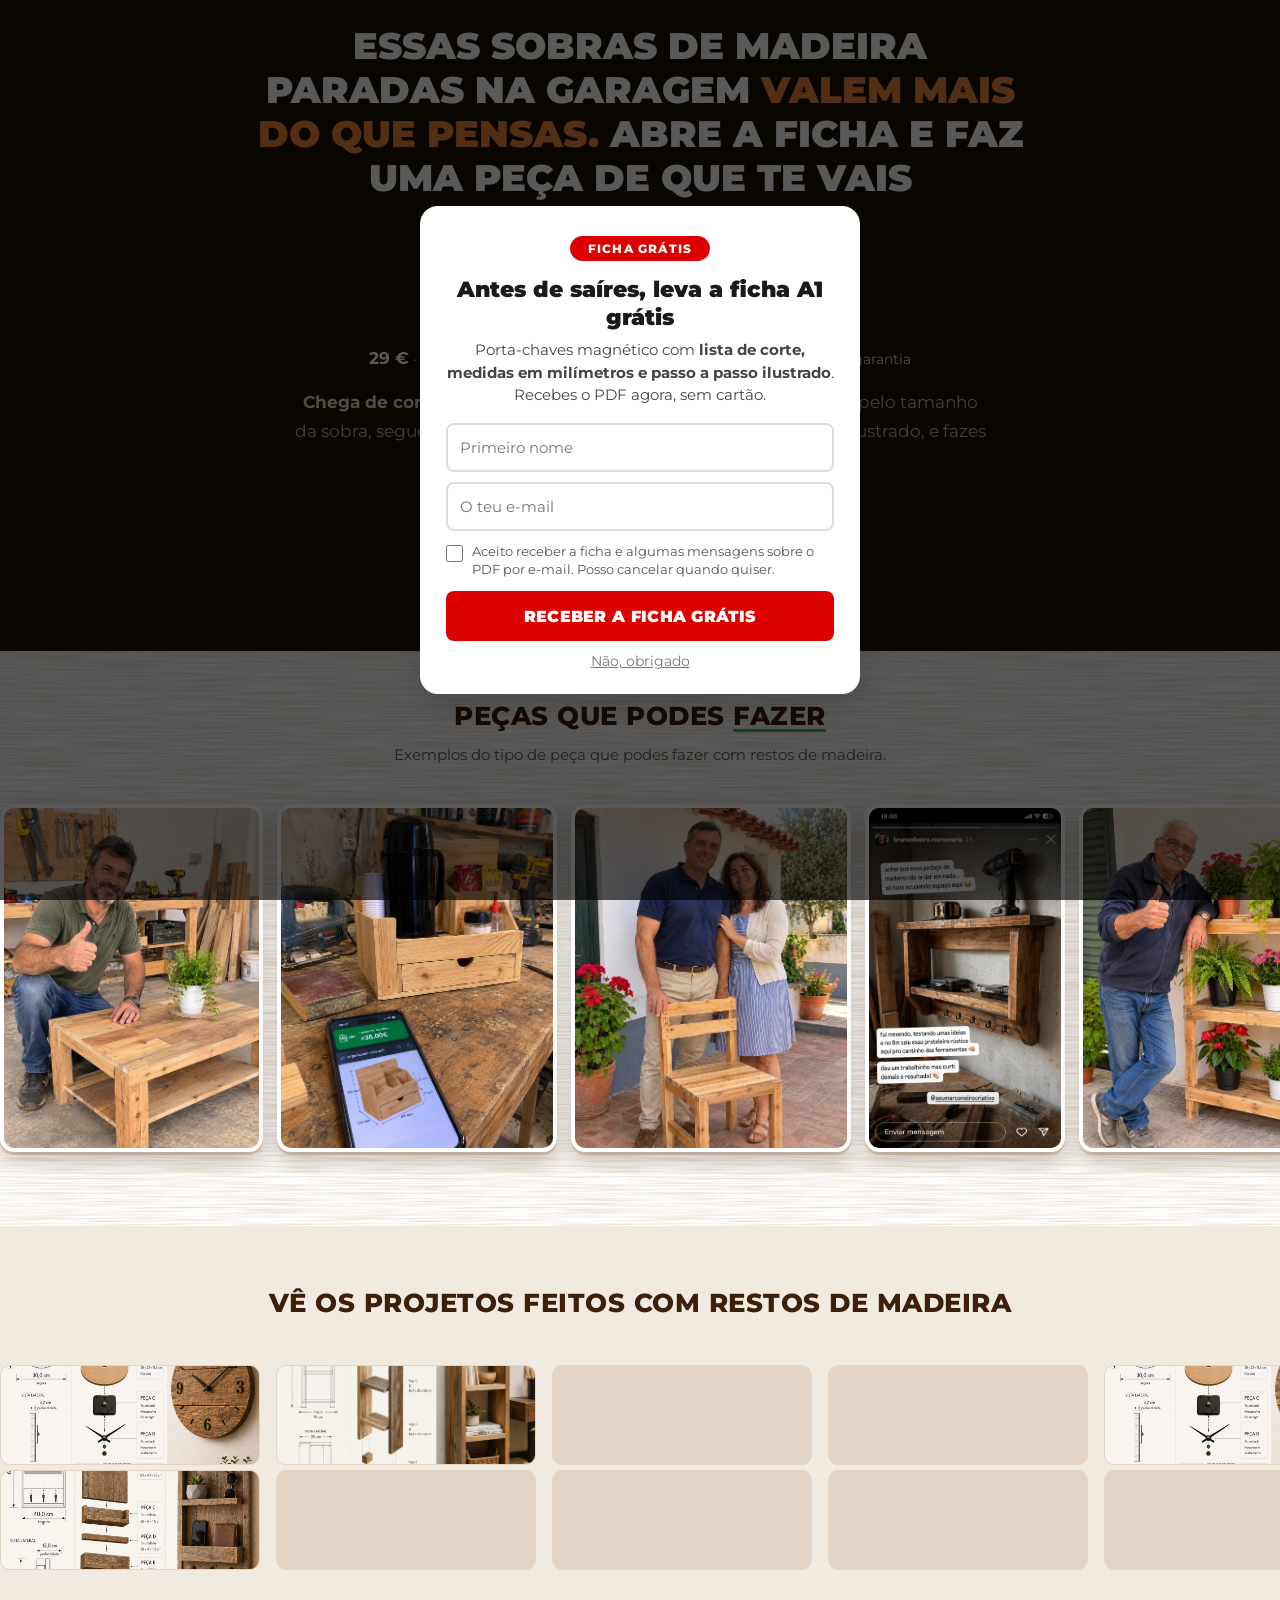
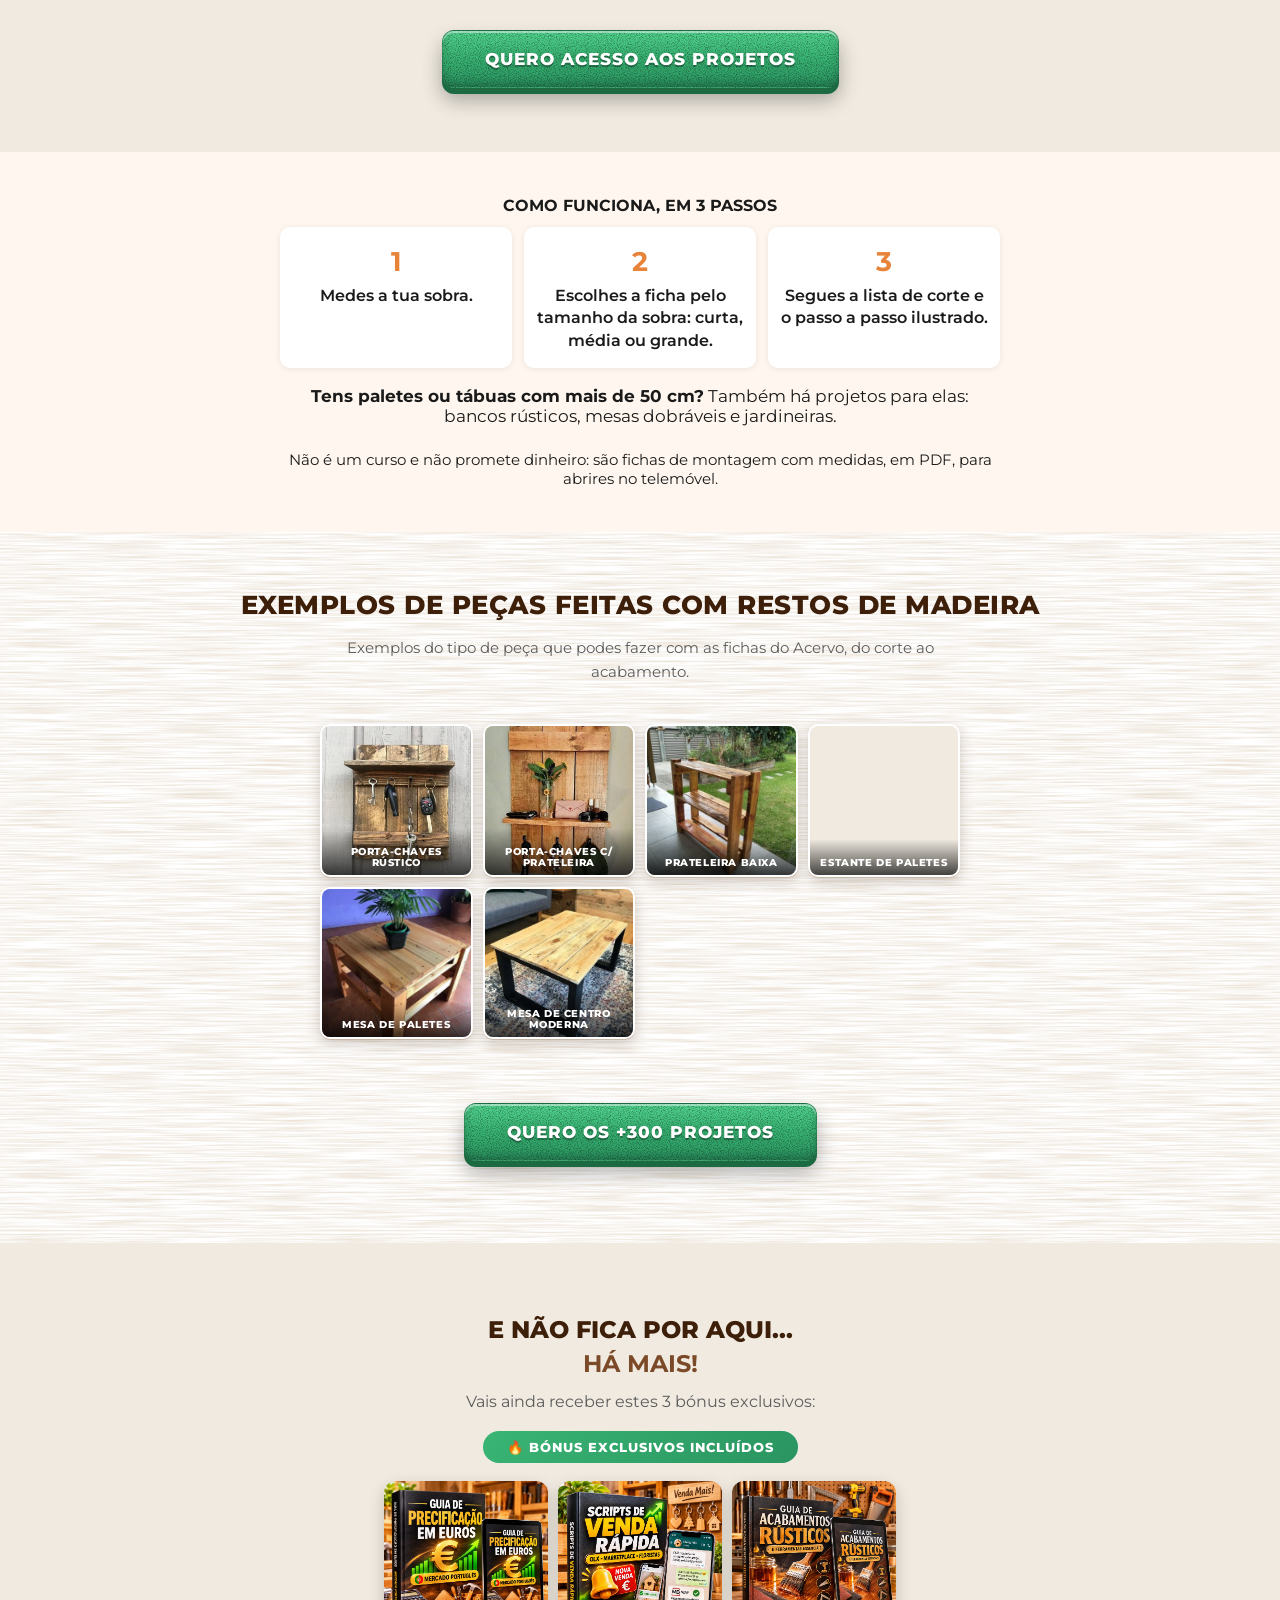
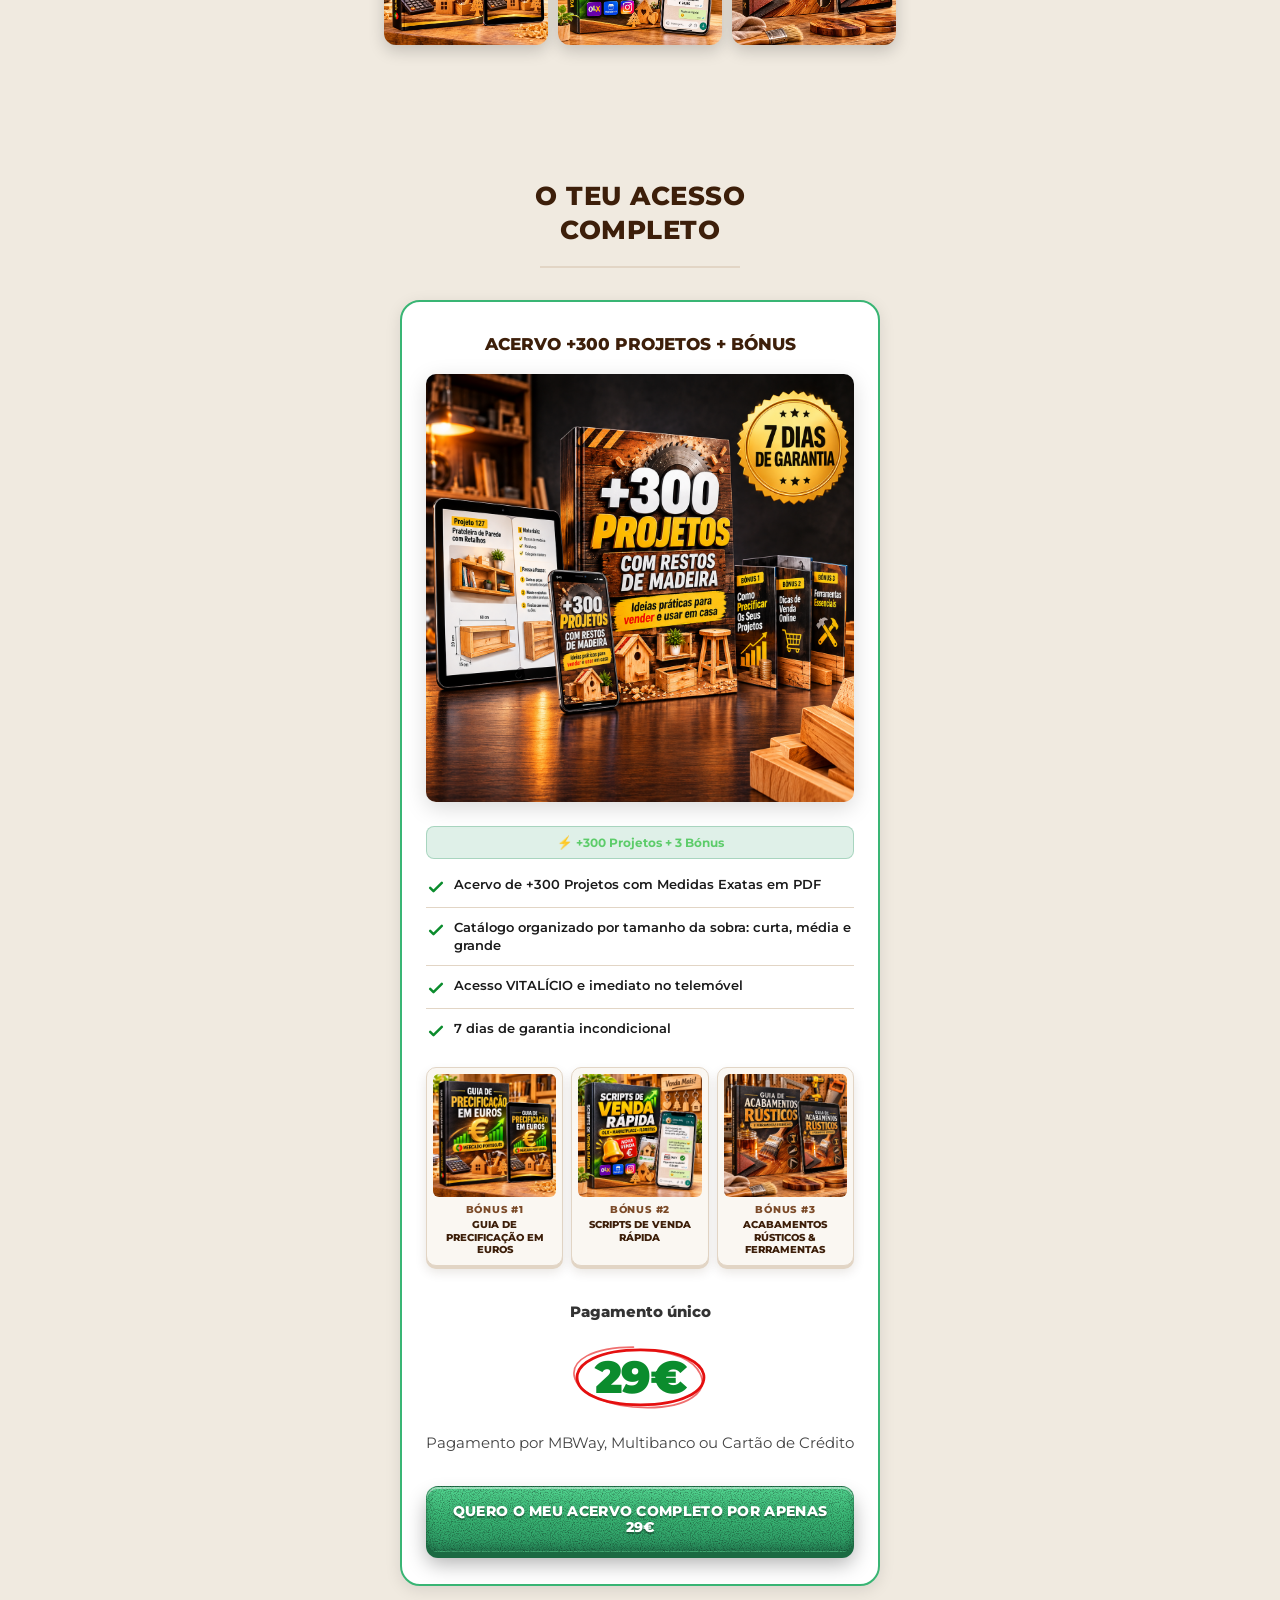
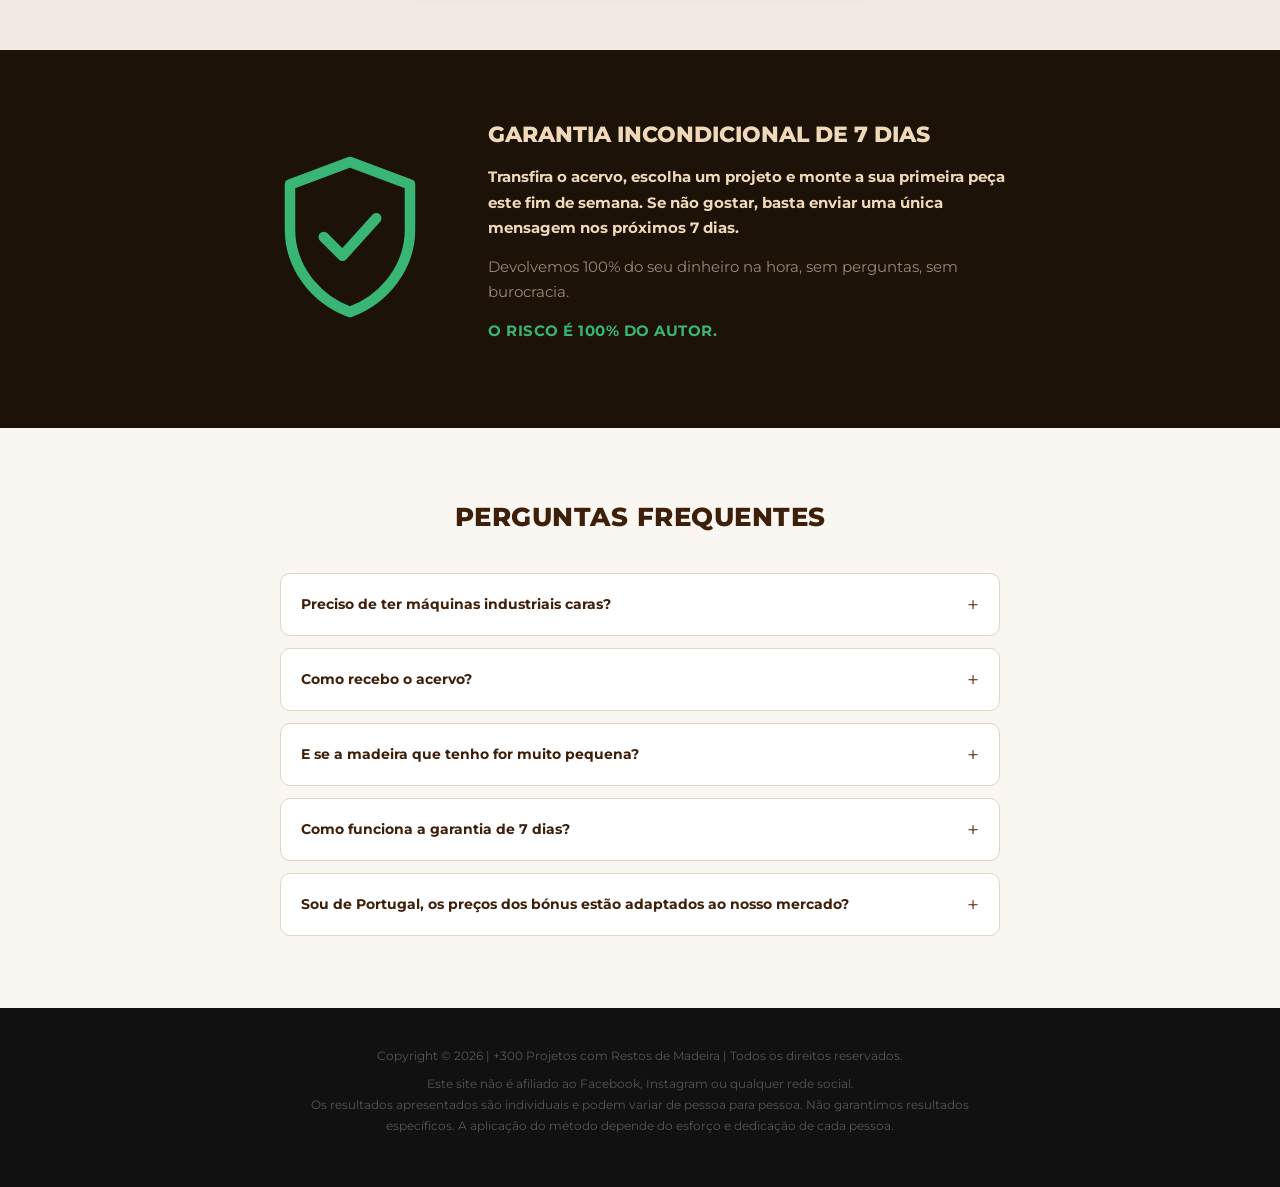
==== commit ba862275: "Nova headline da hero Co-Authored-By: Claude Sonnet 5.5 <noreply@anthropic.com>" ====
--- a/index.html
+++ b/index.html
@@ -1838,7 +1838,7 @@
     <div class="container">
 
       <h1 class="headline">
-        Sobras de madeira paradas? <span class="destaque">Dá-lhes um projeto</span>, com as medidas todas feitas.
+        Essas sobras de madeira paradas na garagem <span class="destaque">valem mais do que pensas.</span> Abre a ficha e faz uma peça de que te vais orgulhar.
       </h1>
 
       <!-- VSL: vertical, com som, sem controlos; o botão só aparece no pitch -->
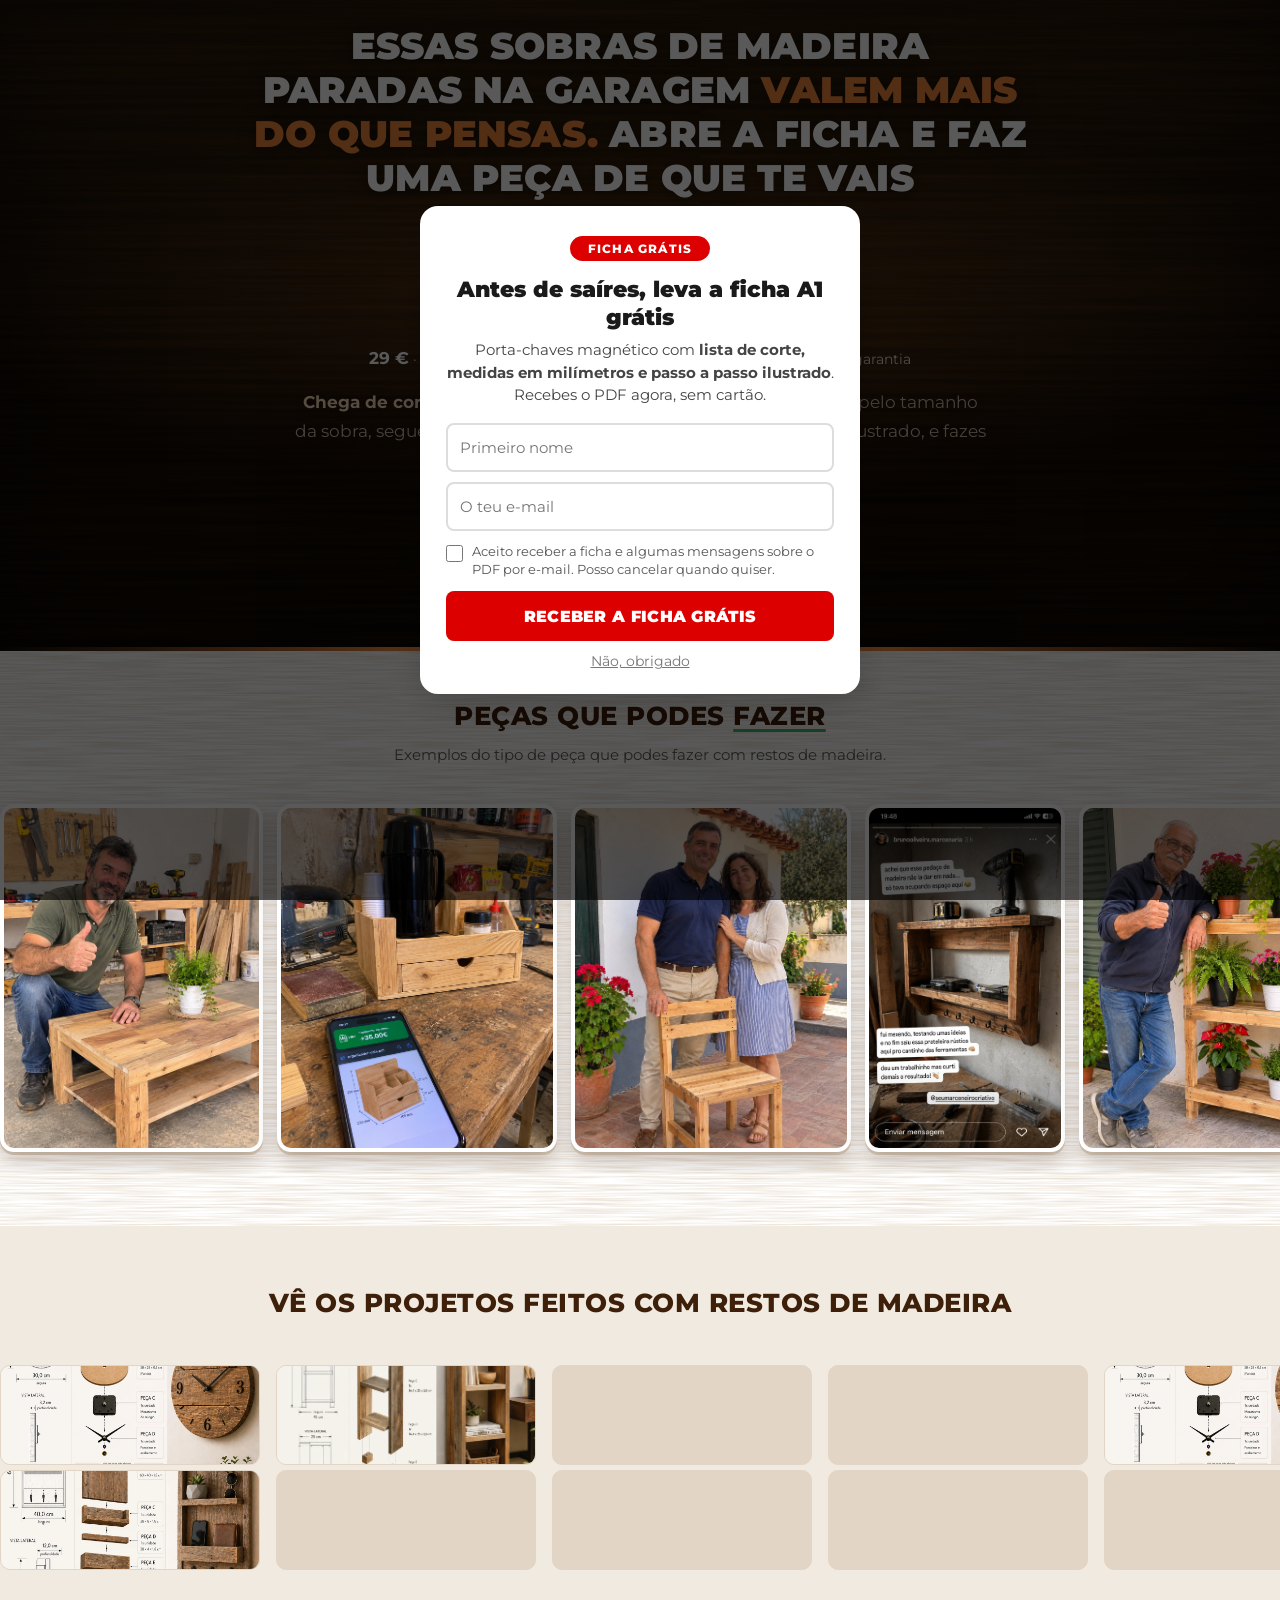
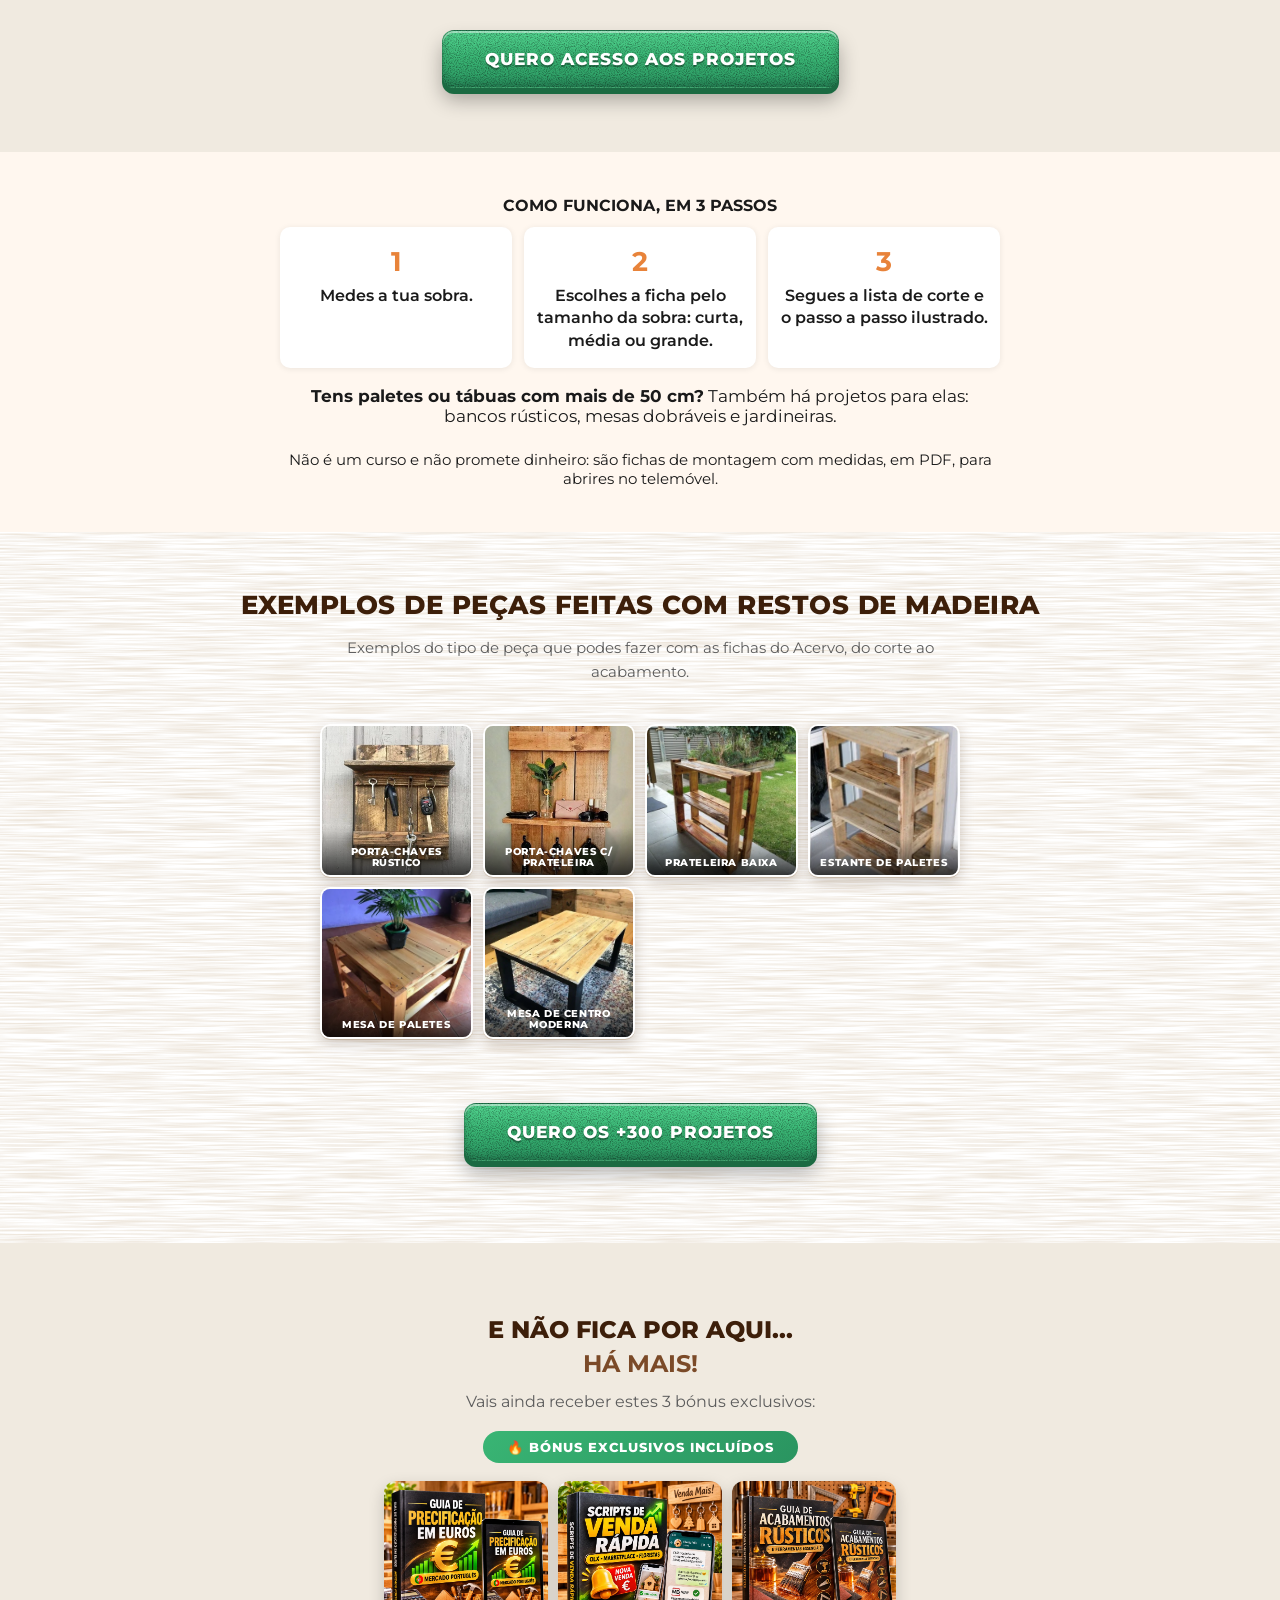
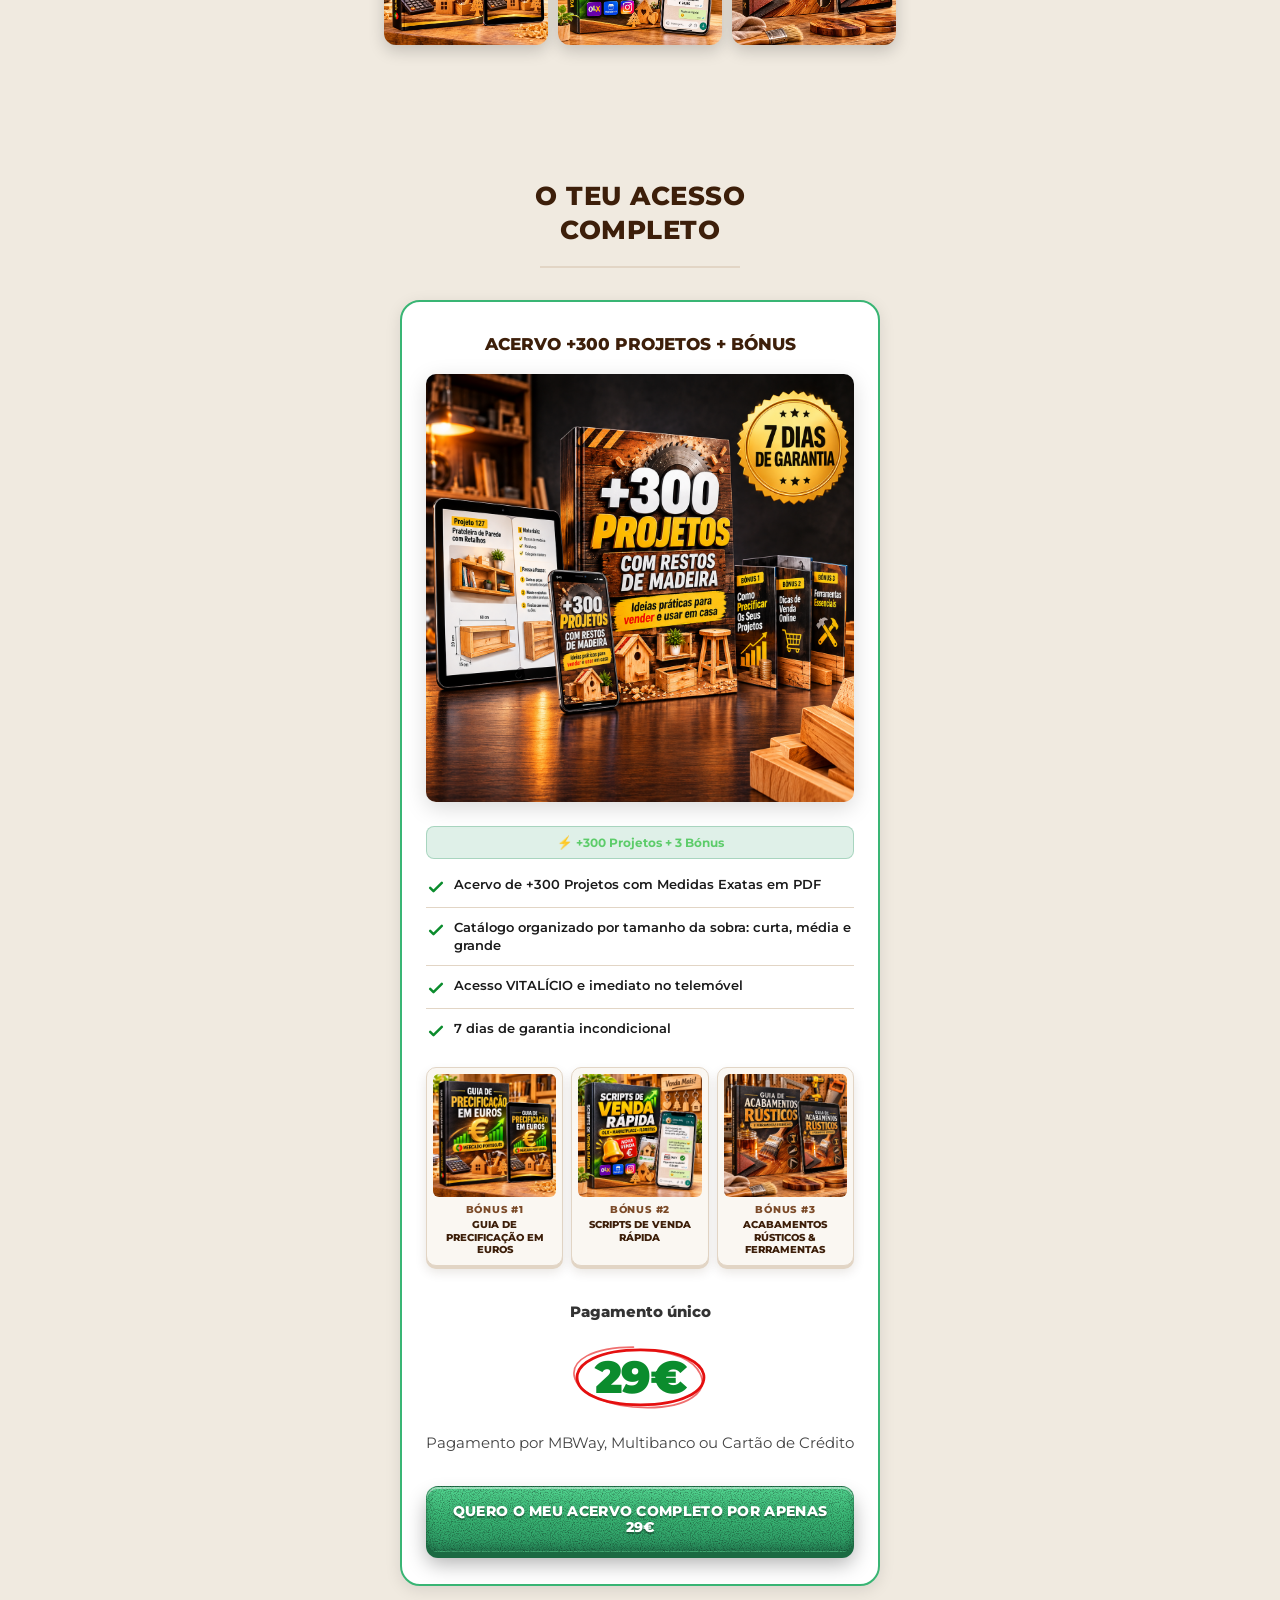
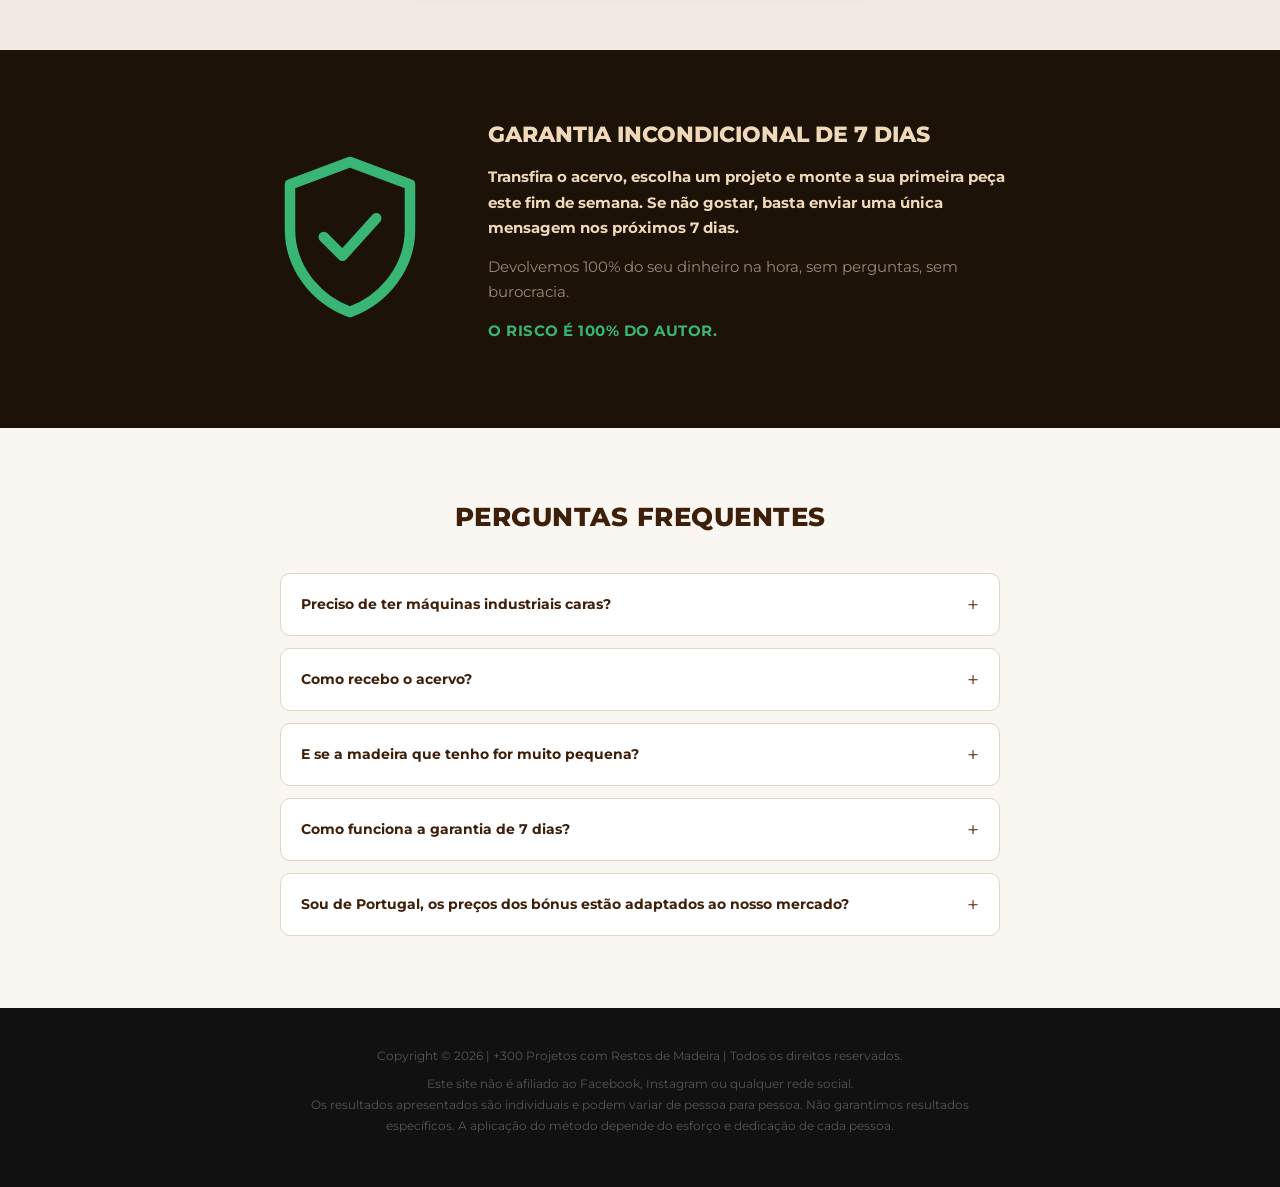
==== commit 4ec5fd05: "Hero: fundo em camadas (luz quente, veio de madeira, vinheta, filete laranja) e moldura do VSL Co-Au" ====
--- a/index.html
+++ b/index.html
@@ -1437,6 +1437,29 @@
     .hero-cta-top { display: none; }
     .hero-price { font-size: 0.85rem; color: #E8D5C0; margin: 10px 0 0; line-height: 1.4; }
     .hero-price strong { color: #fff; font-size: 1.05rem; }
+
+    /* HERO: fundo em camadas (luz quente atrás do vídeo, veio de madeira subtil, vinheta e filete laranja) */
+    .hero-section {
+      position: relative; isolation: isolate; overflow: hidden;
+      background:
+        radial-gradient(ellipse 75% 42% at 50% 46%, rgba(232, 131, 58, .26) 0%, rgba(232, 131, 58, .08) 48%, transparent 72%),
+        radial-gradient(ellipse 130% 70% at 50% -5%, #34200F 0%, #1C1208 52%, #0F0904 100%);
+      box-shadow: inset 0 0 140px rgba(0, 0, 0, .55);
+    }
+    .hero-section::before {
+      content: ""; position: absolute; inset: 0; z-index: -1; pointer-events: none; opacity: .55; mix-blend-mode: soft-light;
+      background-image: url("data:image/svg+xml;utf8,<svg xmlns='http://www.w3.org/2000/svg' width='700' height='700'><filter id='g' x='0' y='0' width='100%25' height='100%25'><feTurbulence type='fractalNoise' baseFrequency='0.003 0.2' numOctaves='3' seed='11'/><feColorMatrix values='0 0 0 0 .80  0 0 0 0 .58  0 0 0 0 .36  0 0 0 1.25 -.32'/></filter><rect width='100%25' height='100%25' filter='url(%23g)'/></svg>");
+      background-size: 700px 700px;
+    }
+    .hero-section::after {
+      content: ""; position: absolute; left: 0; right: 0; bottom: 0; height: 4px; z-index: 0; pointer-events: none;
+      background: linear-gradient(90deg, transparent 0%, #E8833A 30%, #F5B26B 50%, #E8833A 70%, transparent 100%);
+    }
+    .hero-section .headline { text-shadow: 0 2px 18px rgba(0, 0, 0, .55); letter-spacing: .2px; }
+    .hero-section .vsl-box {
+      box-shadow: 0 0 0 1px rgba(255, 255, 255, .10), 0 22px 60px rgba(0, 0, 0, .65), 0 0 90px rgba(232, 131, 58, .22);
+    }
+    .hero-section .subheadline { text-shadow: 0 1px 10px rgba(0, 0, 0, .45); }
     @media (max-width: 640px) {
       .hero-cta-top { display: block; margin: 0 0 18px; text-align: center; }
       .hero-section .headline { font-size: 1.45rem; line-height: 1.18; margin-bottom: 16px; }
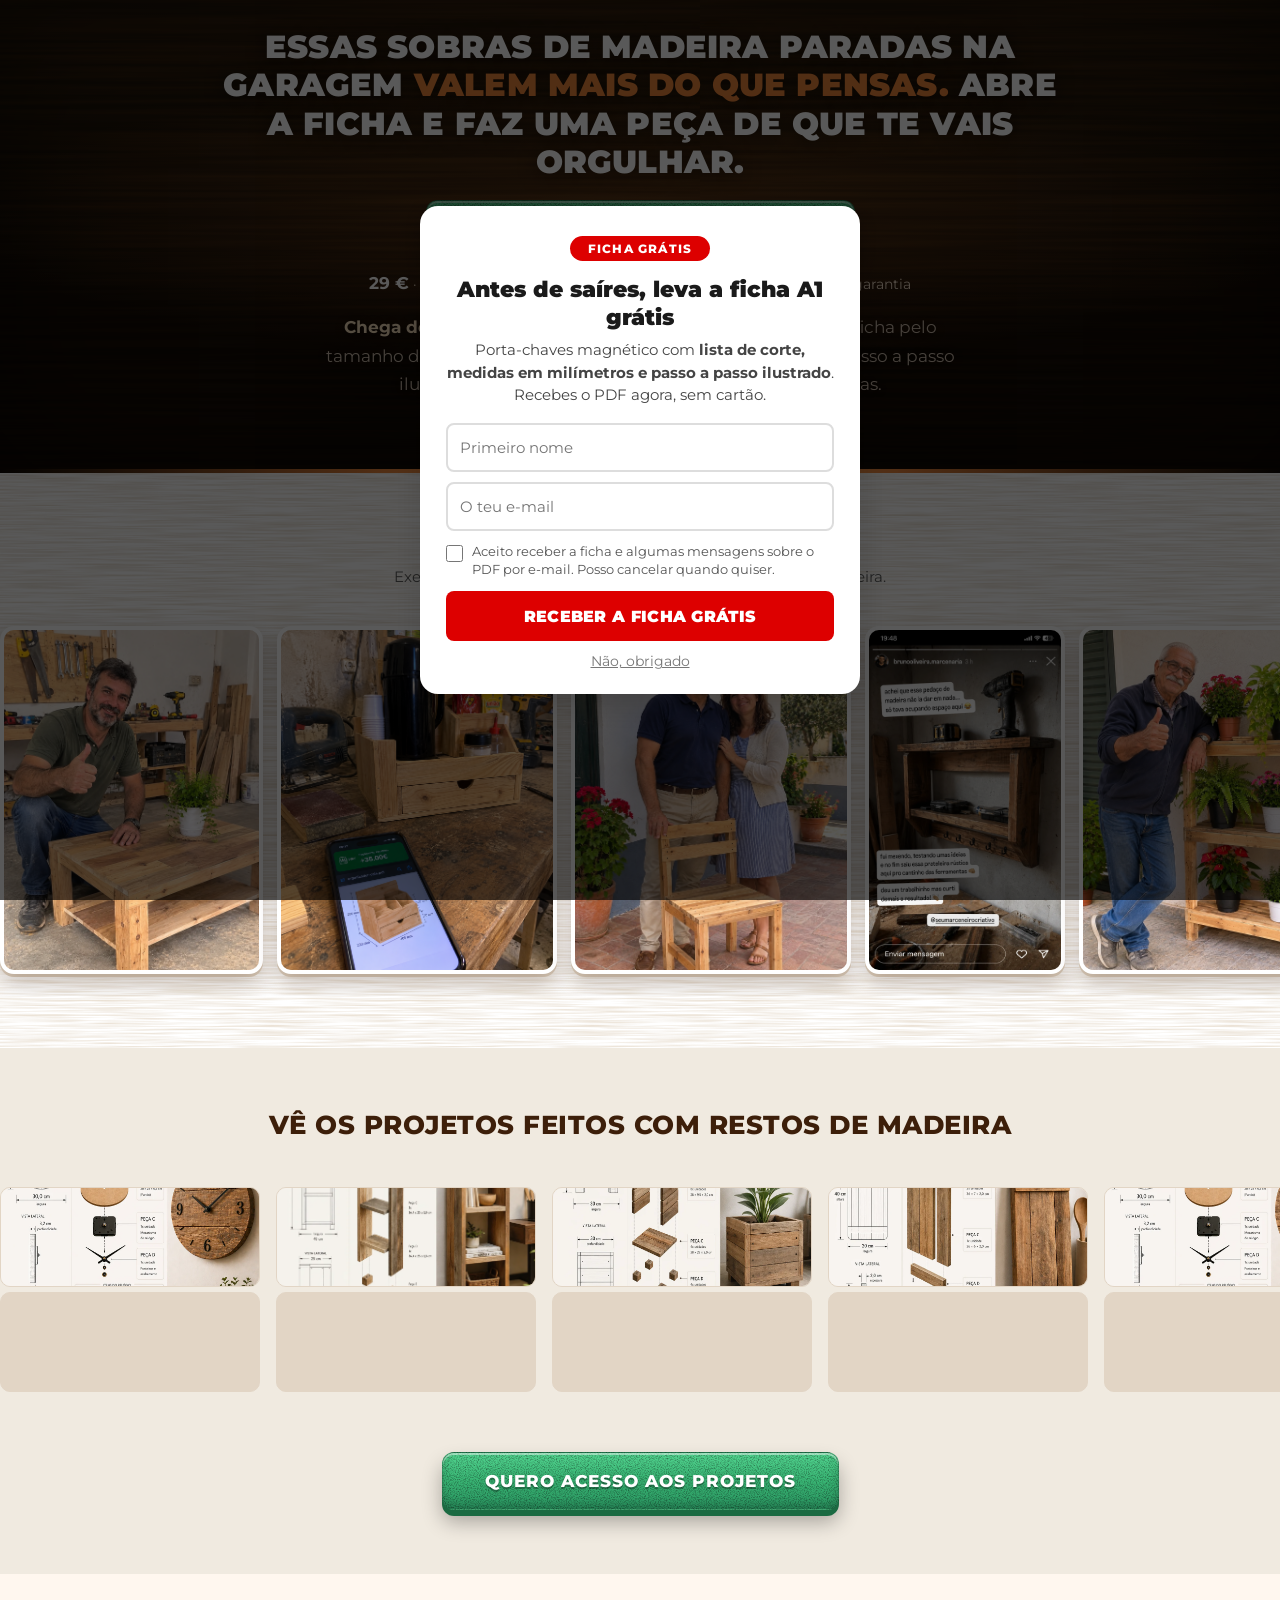
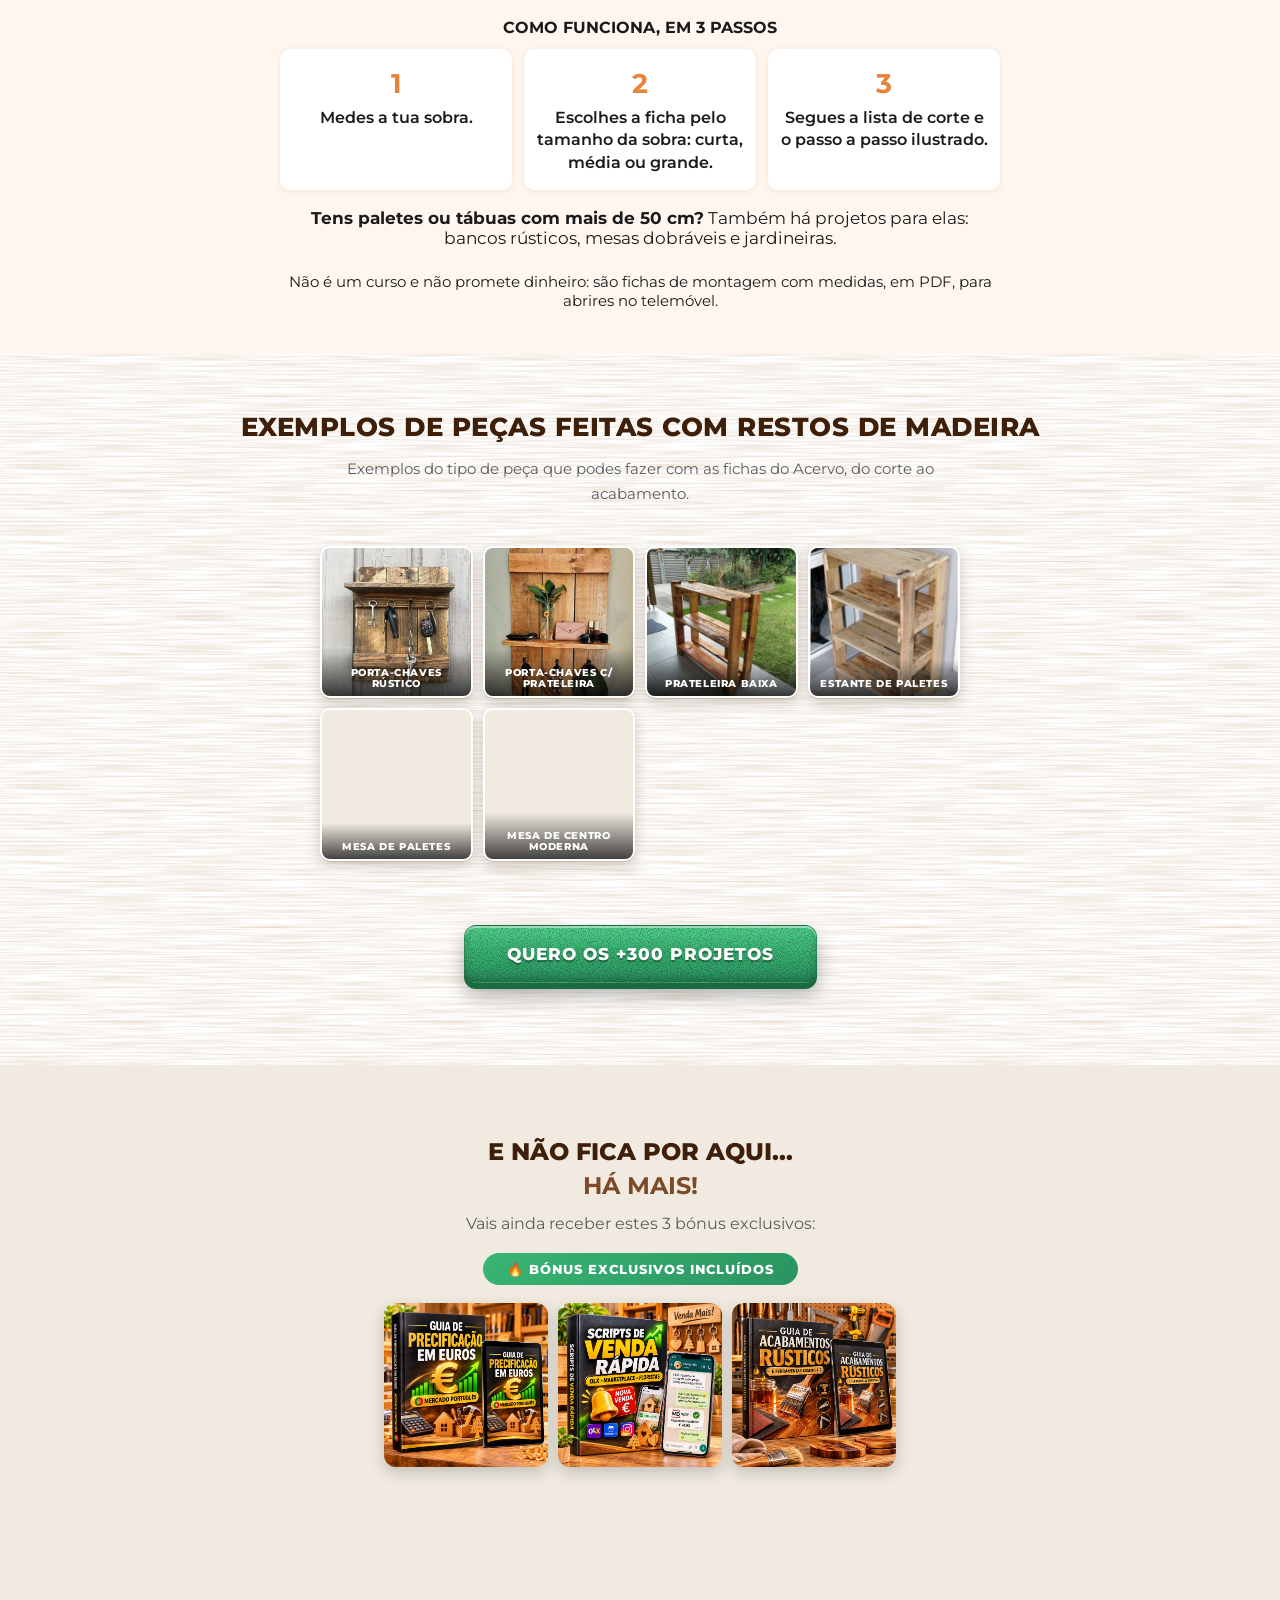
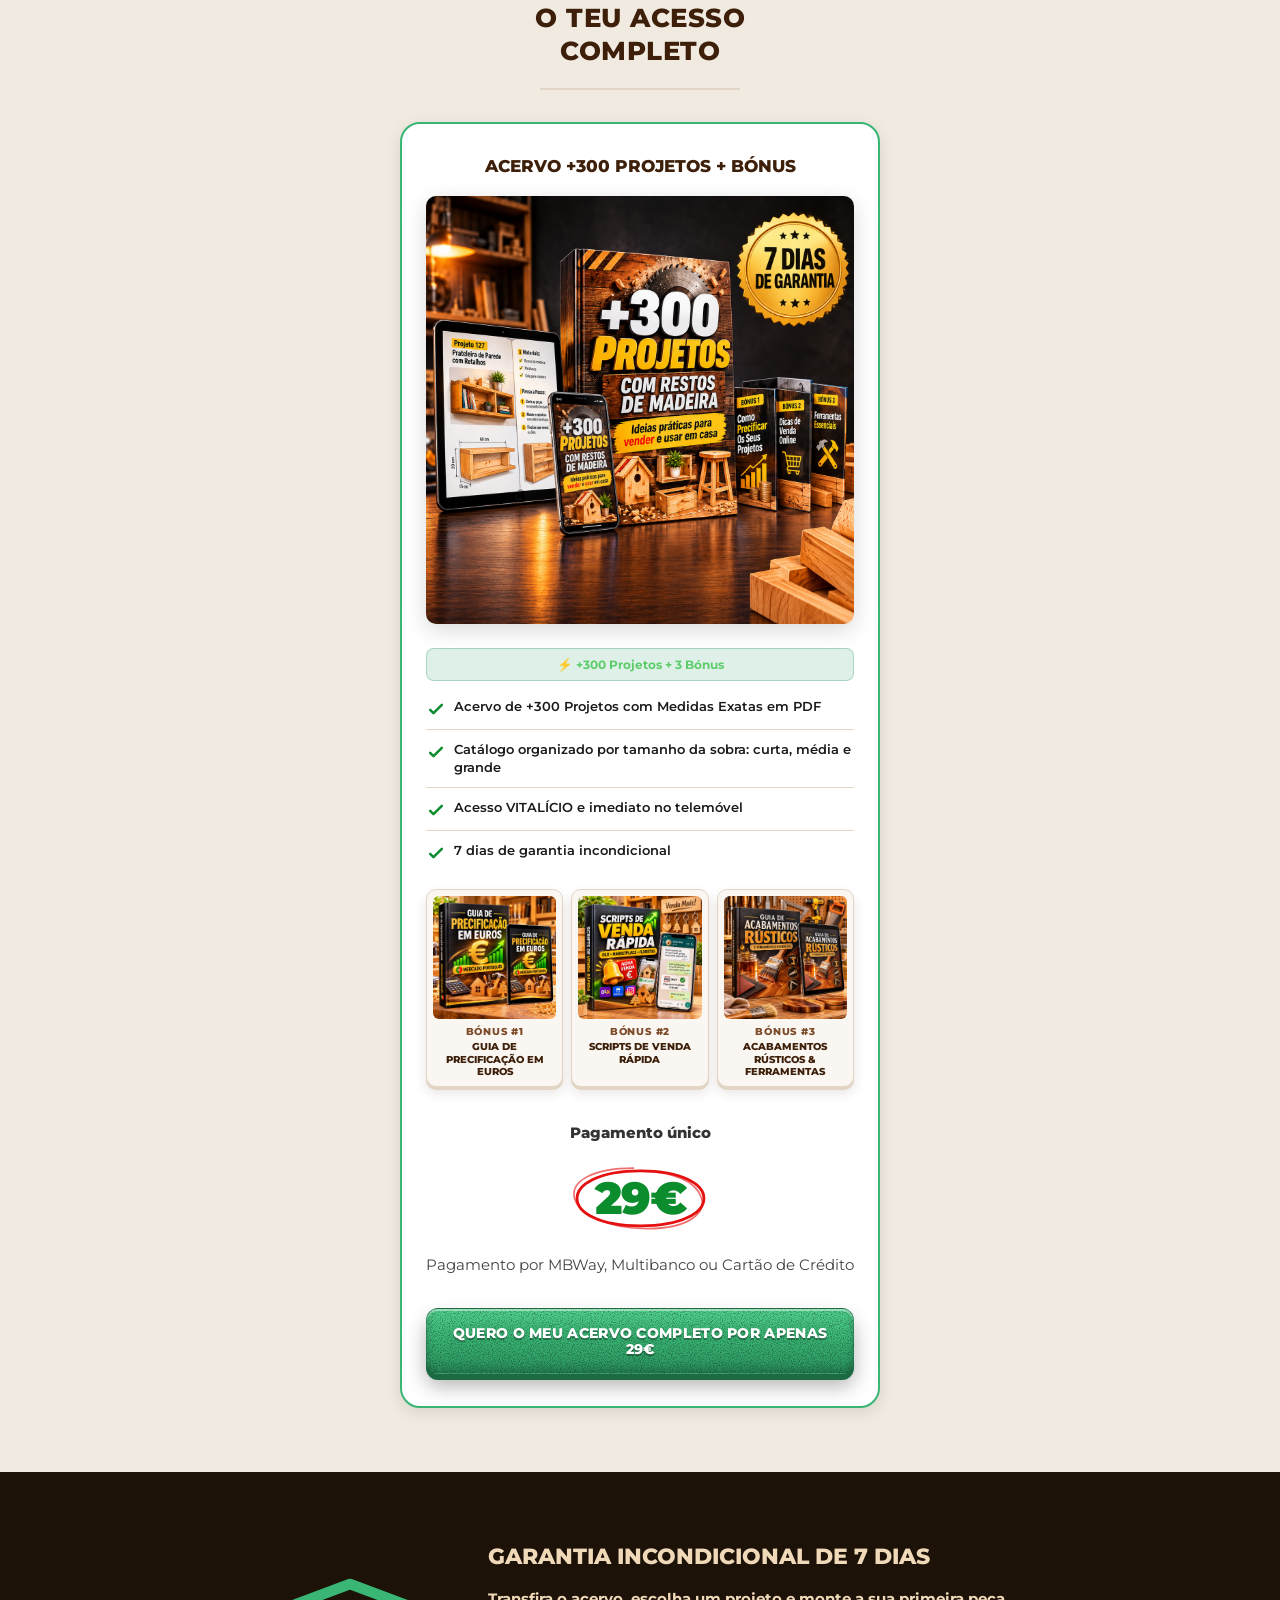
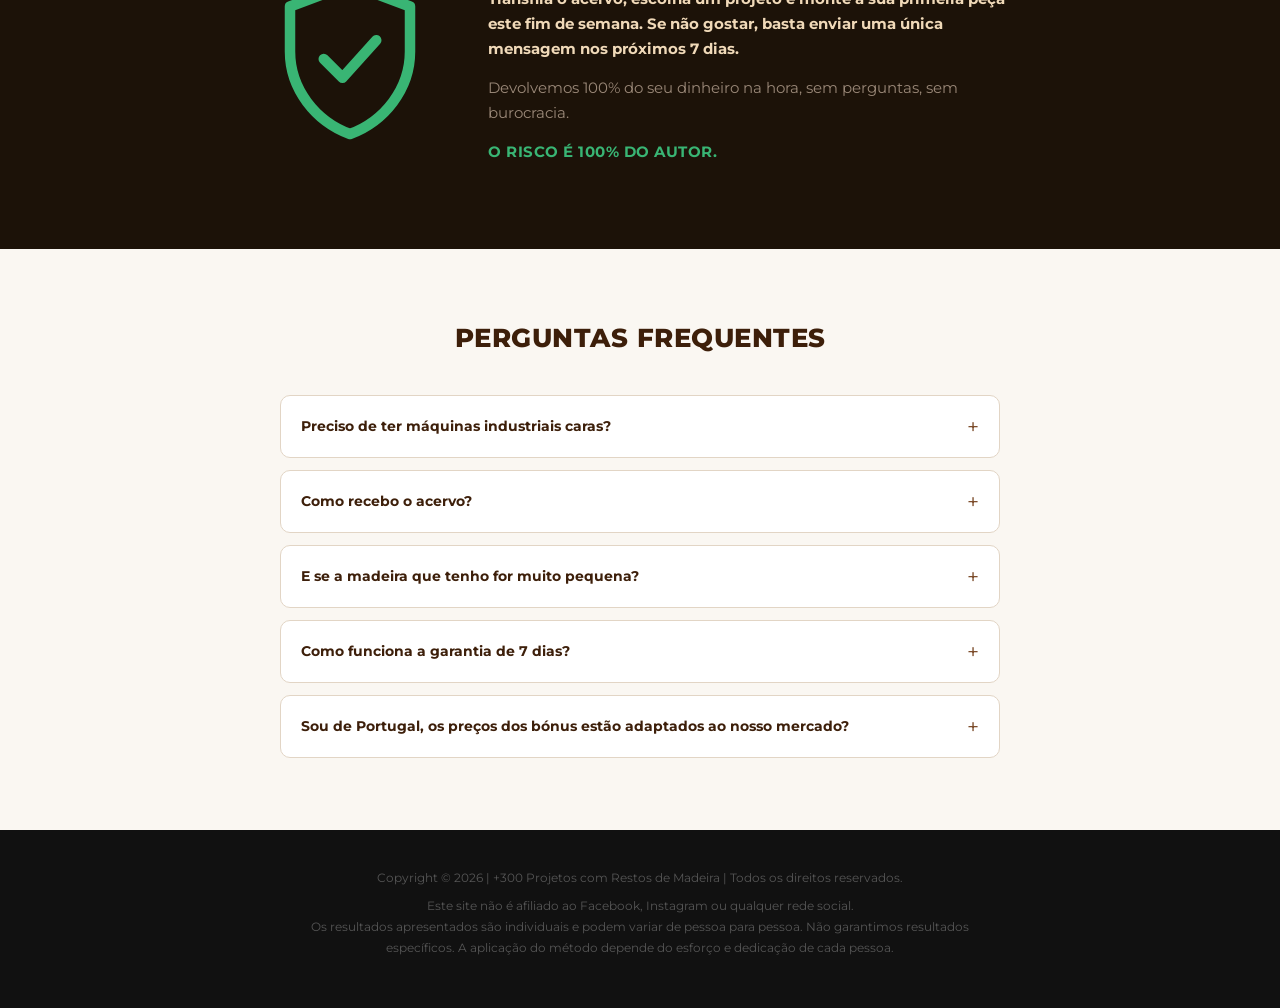
==== commit 3ff7a380: "Hero: remove selos 7 dias/acesso imediato; proporcoes mais contidas no PC Co-Authored-By: Claude Son" ====
--- a/index.html
+++ b/index.html
@@ -1460,6 +1460,13 @@
       box-shadow: 0 0 0 1px rgba(255, 255, 255, .10), 0 22px 60px rgba(0, 0, 0, .65), 0 0 90px rgba(232, 131, 58, .22);
     }
     .hero-section .subheadline { text-shadow: 0 1px 10px rgba(0, 0, 0, .45); }
+    /* PC / monitor: proporções mais contidas (o telemóvel não muda) */
+    @media (min-width: 900px) {
+      .hero-section { padding: 28px 24px 44px; }
+      .hero-section .headline { font-size: 2rem; max-width: 960px; margin-bottom: 18px; line-height: 1.2; }
+      .hero-section .vsl-box { height: min(60vh, 540px); margin: 10px auto 16px; }
+      .hero-section .subheadline { font-size: 1.05rem; max-width: 640px; margin-left: auto; margin-right: auto; }
+    }
     @media (max-width: 640px) {
       .hero-cta-top { display: block; margin: 0 0 18px; text-align: center; }
       .hero-section .headline { font-size: 1.45rem; line-height: 1.18; margin-bottom: 16px; }
@@ -1882,24 +1889,6 @@
         <strong>Chega de cortar à sorte e ver a peça ficar torta.</strong>
         Escolhes a ficha pelo tamanho da sobra, segues a lista de corte em milímetros e o passo a passo ilustrado, e fazes a tua primeira peça com o que já tinhas.
       </p>
-        <div class="trust-badges-hero">
-          <div class="trust-item">
-            <div class="trust-icon-wrap">
-              <svg viewBox="0 0 24 24" fill="currentColor">
-                <path d="M12 2C6.48 2 2 6.48 2 12s4.48 10 10 10 10-4.48 10-10S17.52 2 12 2zm-2 14.5l-4-4 1.41-1.41L10 13.67l6.59-6.59L18 8.5l-8 8z"></path>
-              </svg>
-            </div>
-            <span>7 Dias de Garantia</span>
-          </div>
-          <div class="trust-item">
-            <div class="trust-icon-wrap">
-              <svg viewBox="0 0 24 24" fill="currentColor">
-                <path d="M13 2.05v2.02c3.95.49 7 3.85 7 7.93 0 3.21-1.81 6-4.72 7.28L13 17v5h5l-1.22-1.22C19.91 19.07 22 15.76 22 12c0-5.18-3.95-9.45-9-9.95zM11 2.05C5.95 2.55 2 6.82 2 12c0 3.76 2.09 7.07 5.22 8.78L6 22h5v-5l-2.28 2.28C7.81 18 6 15.21 6 12c0-4.08 3.05-7.44 7-7.93V2.05z"></path>
-              </svg>
-            </div>
-            <span>Acesso Imediato</span>
-          </div>
-        </div>
       </div>
     </div>
   </header>
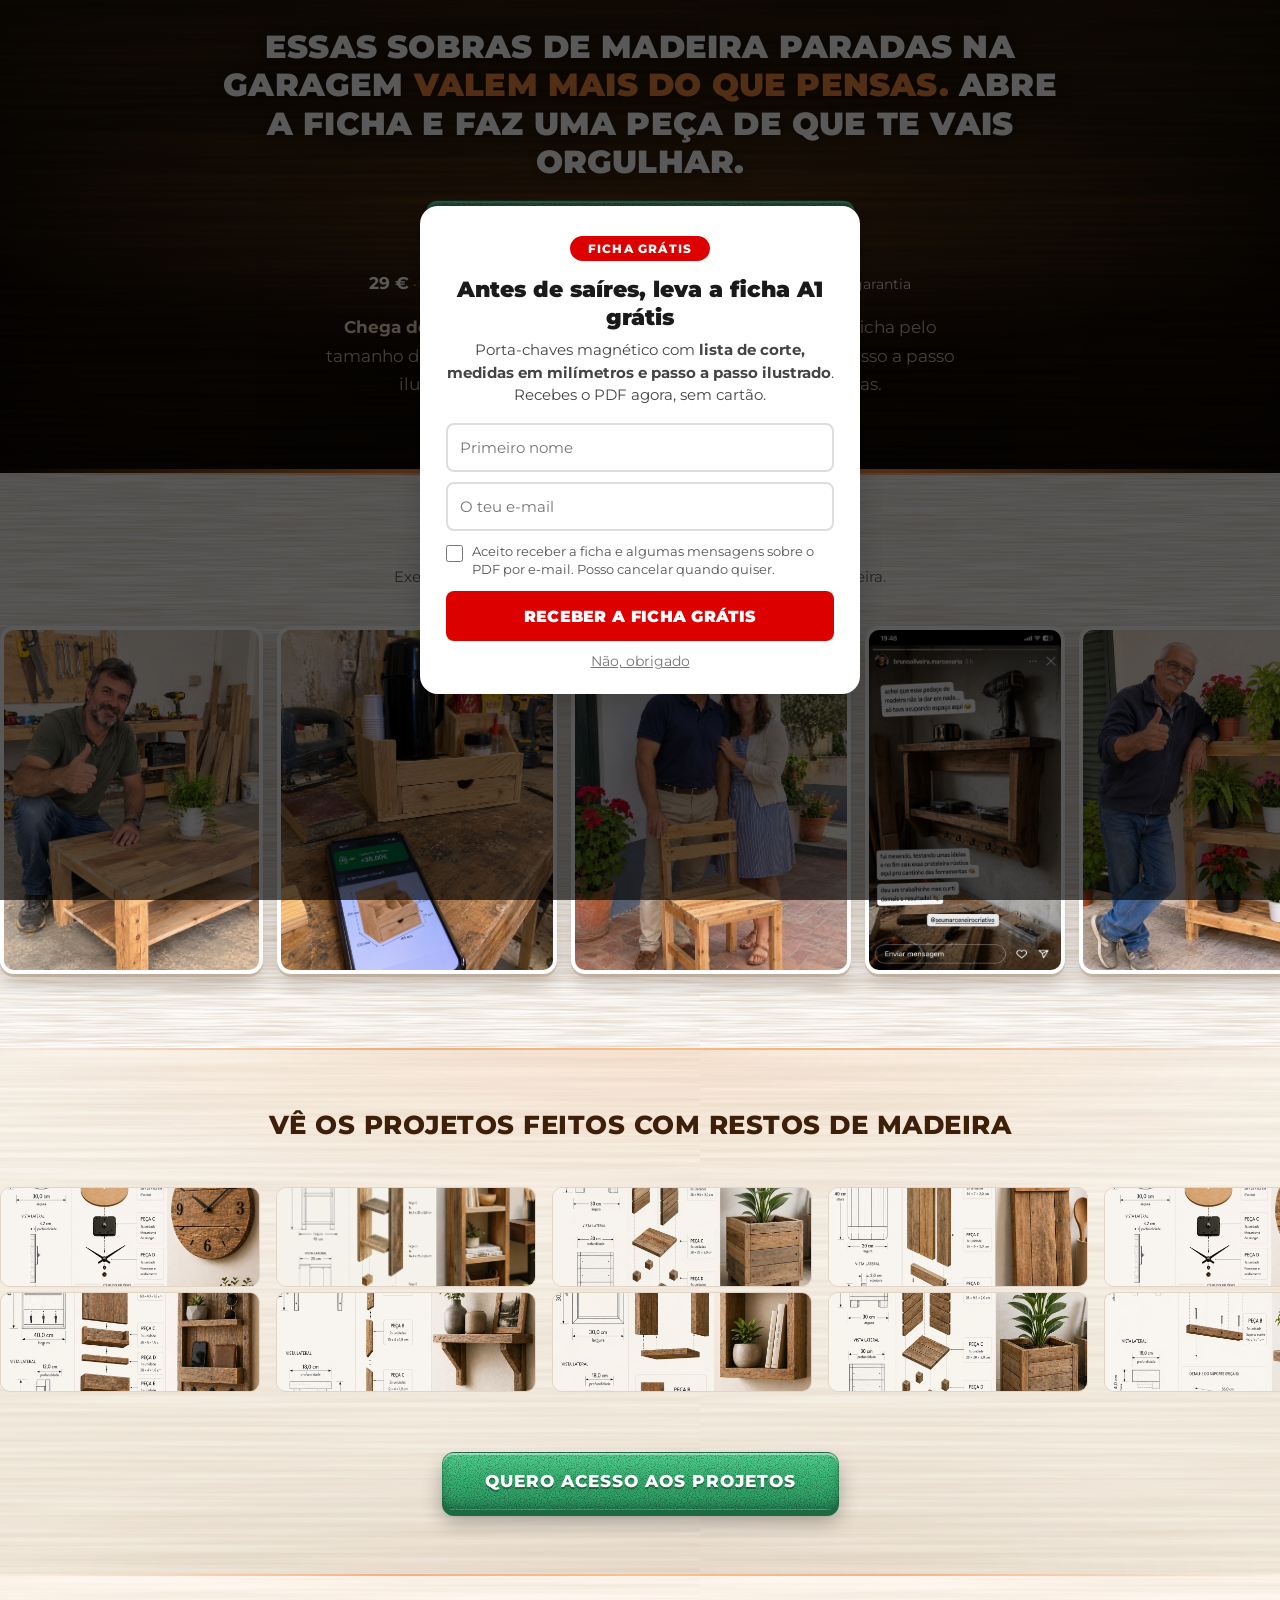
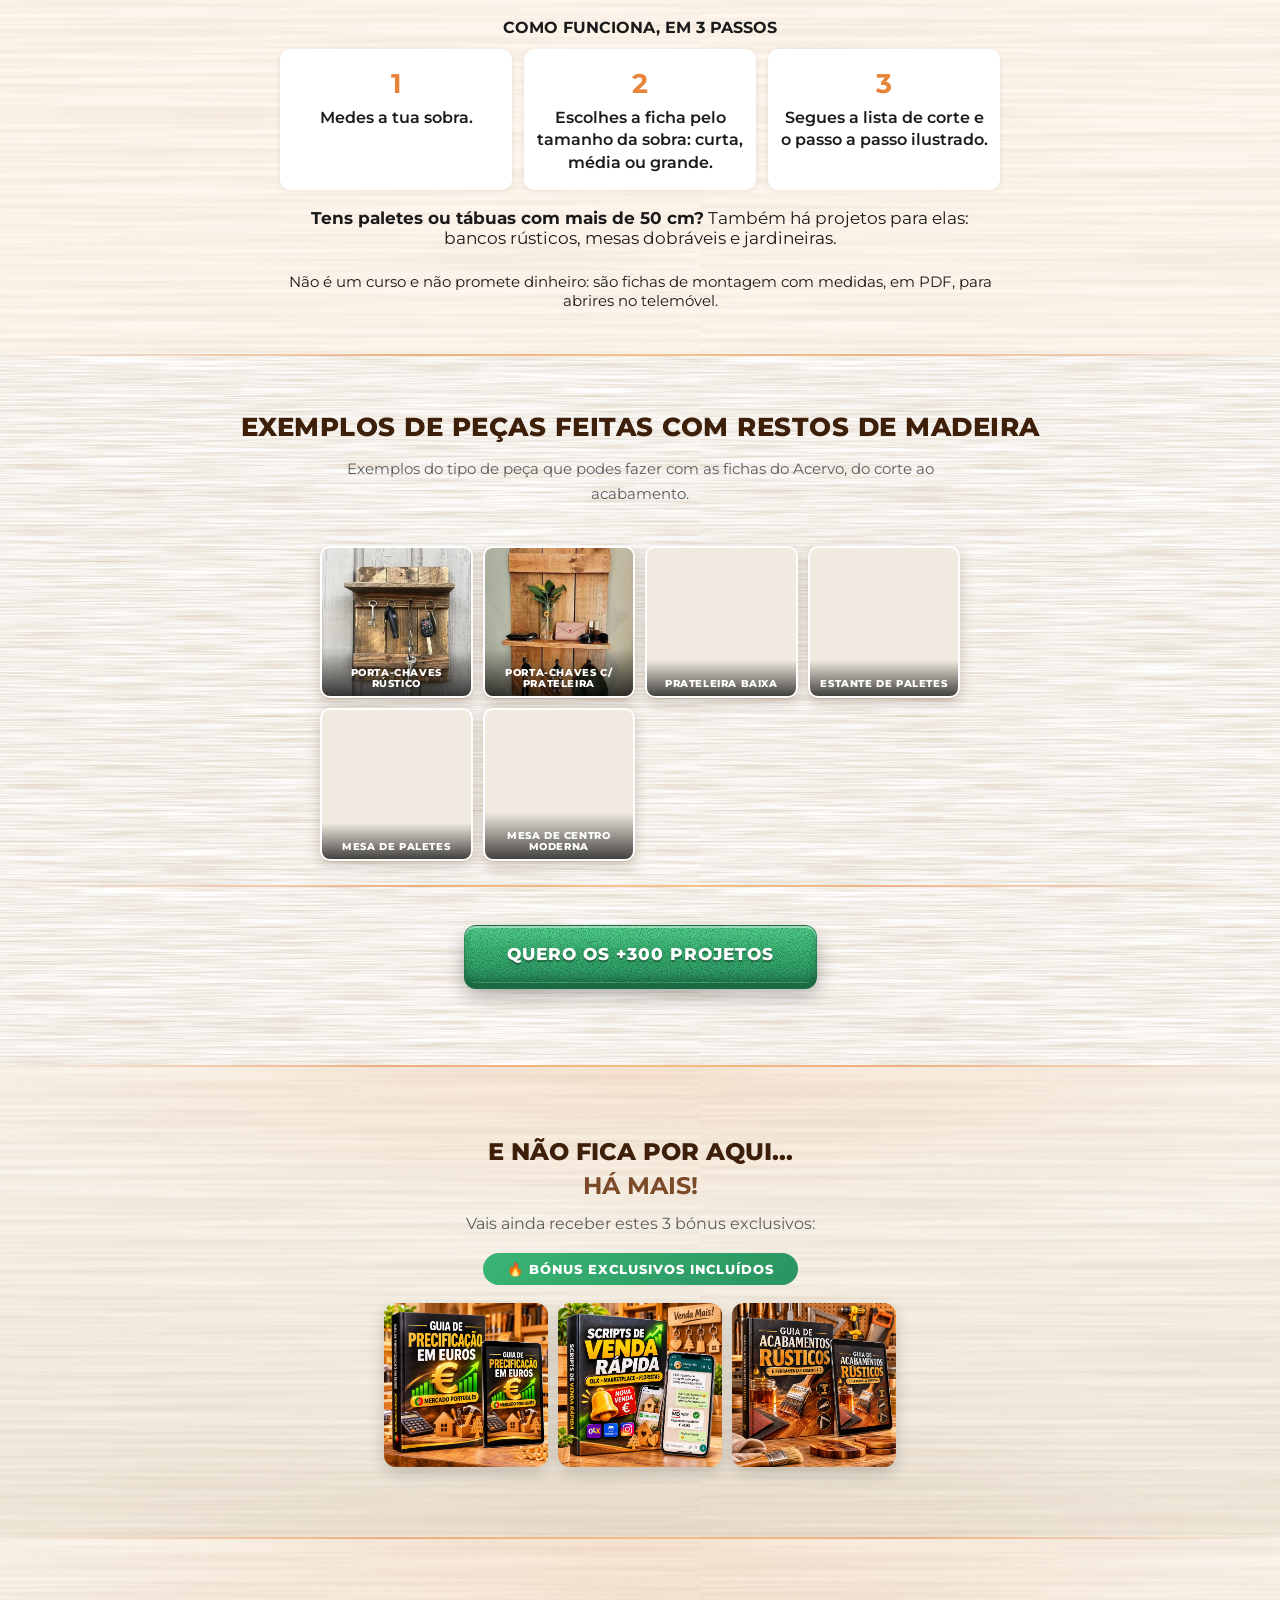
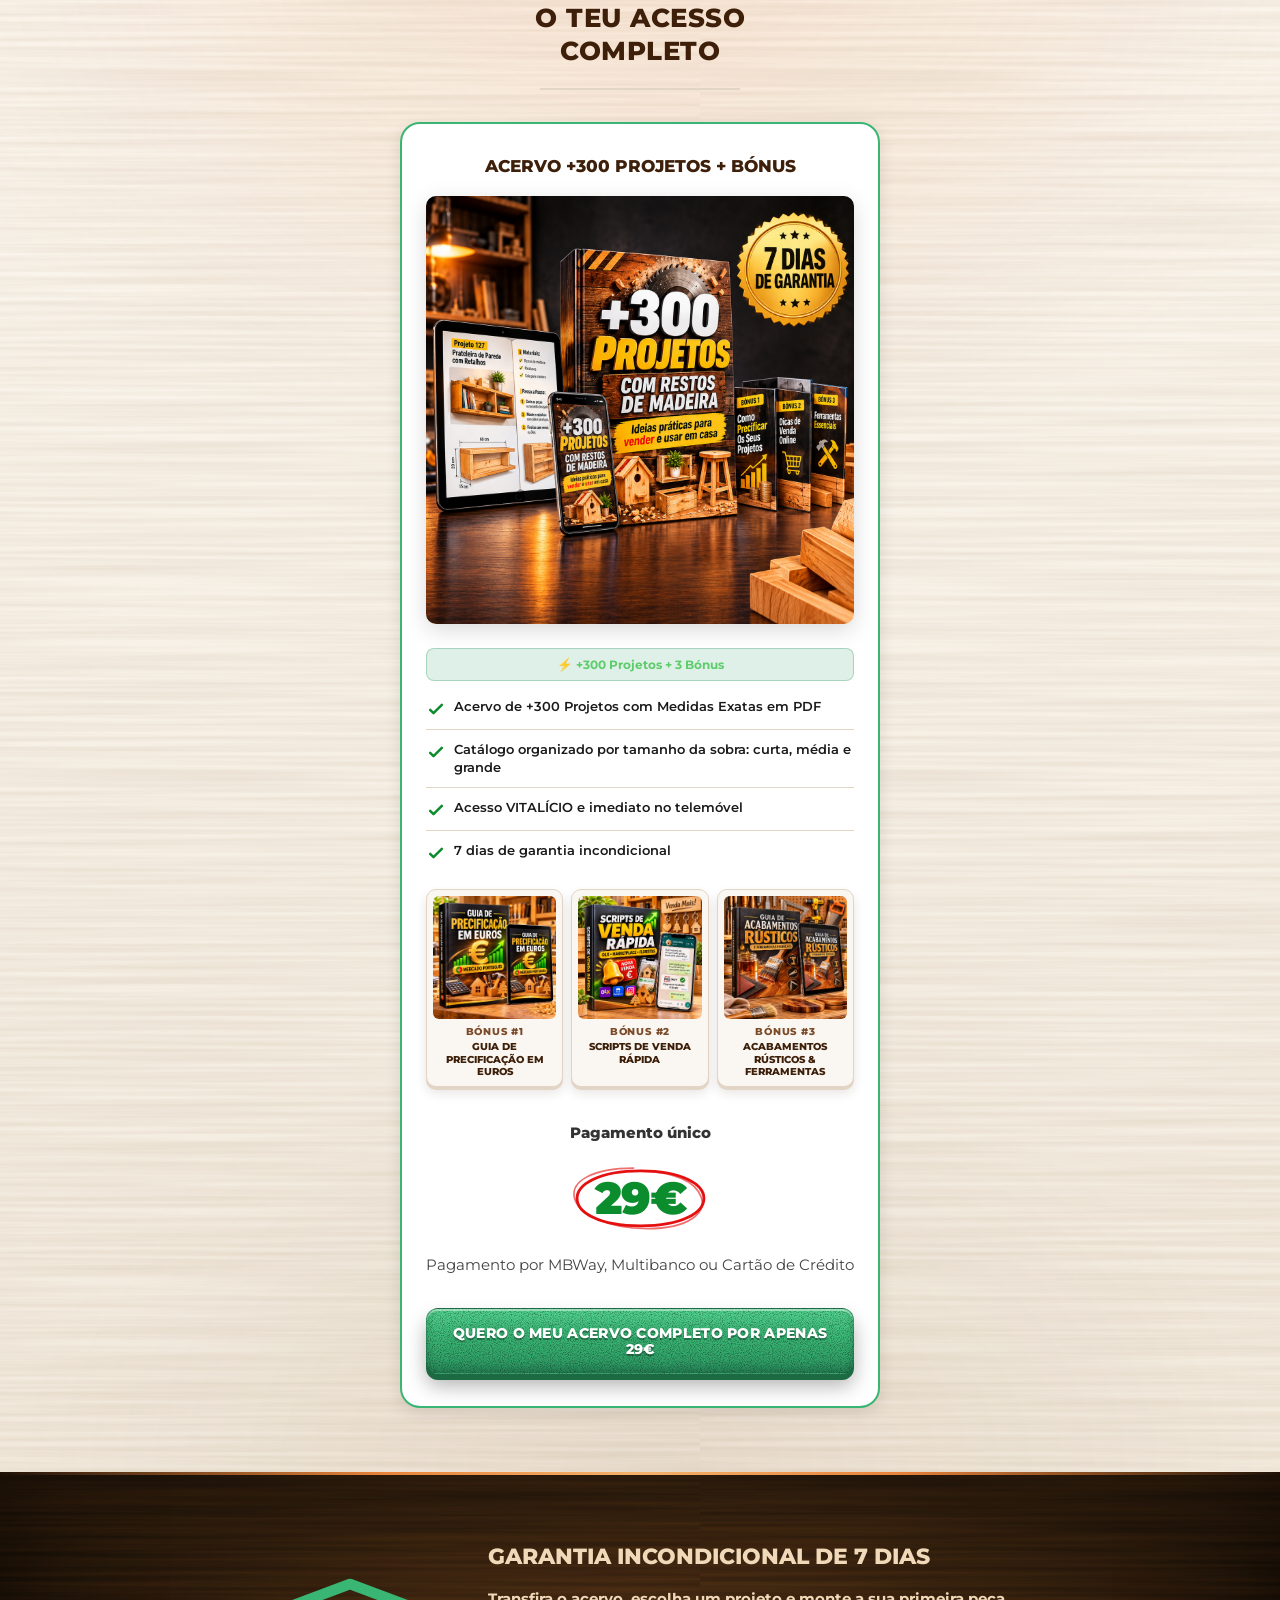
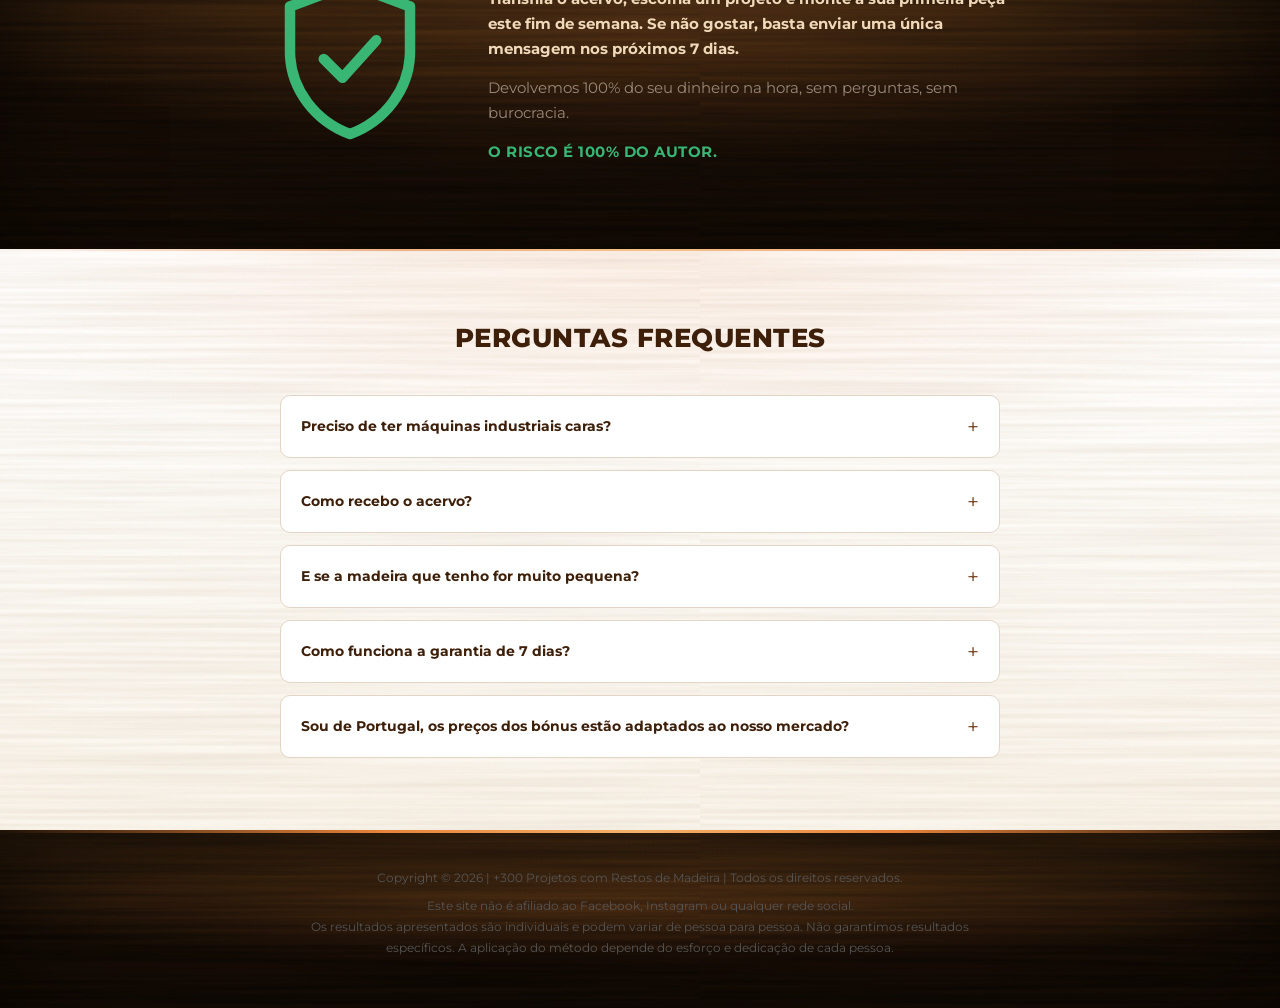
==== commit 68966a5a: "Fundos profissionais em todas as seccoes (luz quente, veio de madeira, filete laranja) Co-Authored-B" ====
--- a/index.html
+++ b/index.html
@@ -1460,6 +1460,44 @@
       box-shadow: 0 0 0 1px rgba(255, 255, 255, .10), 0 22px 60px rgba(0, 0, 0, .65), 0 0 90px rgba(232, 131, 58, .22);
     }
     .hero-section .subheadline { text-shadow: 0 1px 10px rgba(0, 0, 0, .45); }
+
+    /* FUNDOS PROFISSIONAIS em toda a página: camadas de luz quente, veio de madeira subtil e filete laranja */
+    .resultados-section, .carousel-section, .dor-section, .artesanatos-section, .showcase-section,
+    .deliverables-section, .plans-section, .faq-section, .guarantee-section, .site-footer {
+      position: relative; isolation: isolate;
+    }
+    .resultados-section::before, .carousel-section::before, .dor-section::before, .artesanatos-section::before, .showcase-section::before,
+    .deliverables-section::before, .plans-section::before, .faq-section::before {
+      content: ""; position: absolute; inset: 0; z-index: -1; pointer-events: none; opacity: .16; mix-blend-mode: multiply;
+      background-image: url("data:image/svg+xml;utf8,<svg xmlns='http://www.w3.org/2000/svg' width='700' height='700'><filter id='g' x='0' y='0' width='100%25' height='100%25'><feTurbulence type='fractalNoise' baseFrequency='0.003 0.2' numOctaves='3' seed='11'/><feColorMatrix values='0 0 0 0 .36  0 0 0 0 .22  0 0 0 0 .10  0 0 0 1.25 -.32'/></filter><rect width='100%25' height='100%25' filter='url(%23g)'/></svg>"); background-size: 700px 700px;
+    }
+    .resultados-section::after, .carousel-section::after, .dor-section::after, .artesanatos-section::after, .showcase-section::after,
+    .deliverables-section::after, .plans-section::after, .faq-section::after {
+      content: ""; position: absolute; left: 0; right: 0; top: 0; height: 2px; z-index: 0; pointer-events: none;
+      background: linear-gradient(90deg, transparent 0%, rgba(232, 131, 58, .55) 30%, rgba(245, 178, 107, .75) 50%, rgba(232, 131, 58, .55) 70%, transparent 100%);
+    }
+    /* claros, alternando creme e branco quente */
+    .resultados-section, .artesanatos-section, .faq-section {
+      background: radial-gradient(ellipse 80% 55% at 50% 0%, rgba(232, 131, 58, .12), transparent 70%), linear-gradient(180deg, #FFFFFF 0%, #FAF5EC 100%);
+    }
+    .carousel-section, .dor-section, .showcase-section, .deliverables-section, .plans-section {
+      background: radial-gradient(ellipse 85% 50% at 50% 0%, rgba(232, 131, 58, .15), transparent 70%), radial-gradient(ellipse 70% 40% at 50% 100%, rgba(123, 74, 40, .08), transparent 70%), linear-gradient(180deg, #FBF7F0 0%, #F2EADD 100%);
+    }
+    /* escuros: mesmo tratamento do hero */
+    .guarantee-section, .site-footer {
+      background:
+        radial-gradient(ellipse 75% 50% at 50% 40%, rgba(232, 131, 58, .20) 0%, rgba(232, 131, 58, .06) 50%, transparent 72%),
+        radial-gradient(ellipse 130% 70% at 50% -5%, #34200F 0%, #1C1208 52%, #0F0904 100%);
+      box-shadow: inset 0 0 120px rgba(0, 0, 0, .5);
+    }
+    .guarantee-section::before, .site-footer::before {
+      content: ""; position: absolute; inset: 0; z-index: -1; pointer-events: none; opacity: .5; mix-blend-mode: soft-light;
+      background-image: url("data:image/svg+xml;utf8,<svg xmlns='http://www.w3.org/2000/svg' width='700' height='700'><filter id='g' x='0' y='0' width='100%25' height='100%25'><feTurbulence type='fractalNoise' baseFrequency='0.003 0.2' numOctaves='3' seed='11'/><feColorMatrix values='0 0 0 0 .80  0 0 0 0 .58  0 0 0 0 .36  0 0 0 1.25 -.32'/></filter><rect width='100%25' height='100%25' filter='url(%23g)'/></svg>"); background-size: 700px 700px;
+    }
+    .guarantee-section::after, .site-footer::after {
+      content: ""; position: absolute; left: 0; right: 0; top: 0; height: 3px; z-index: 0; pointer-events: none;
+      background: linear-gradient(90deg, transparent 0%, #E8833A 30%, #F5B26B 50%, #E8833A 70%, transparent 100%);
+    }
     /* PC / monitor: proporções mais contidas (o telemóvel não muda) */
     @media (min-width: 900px) {
       .hero-section { padding: 28px 24px 44px; }
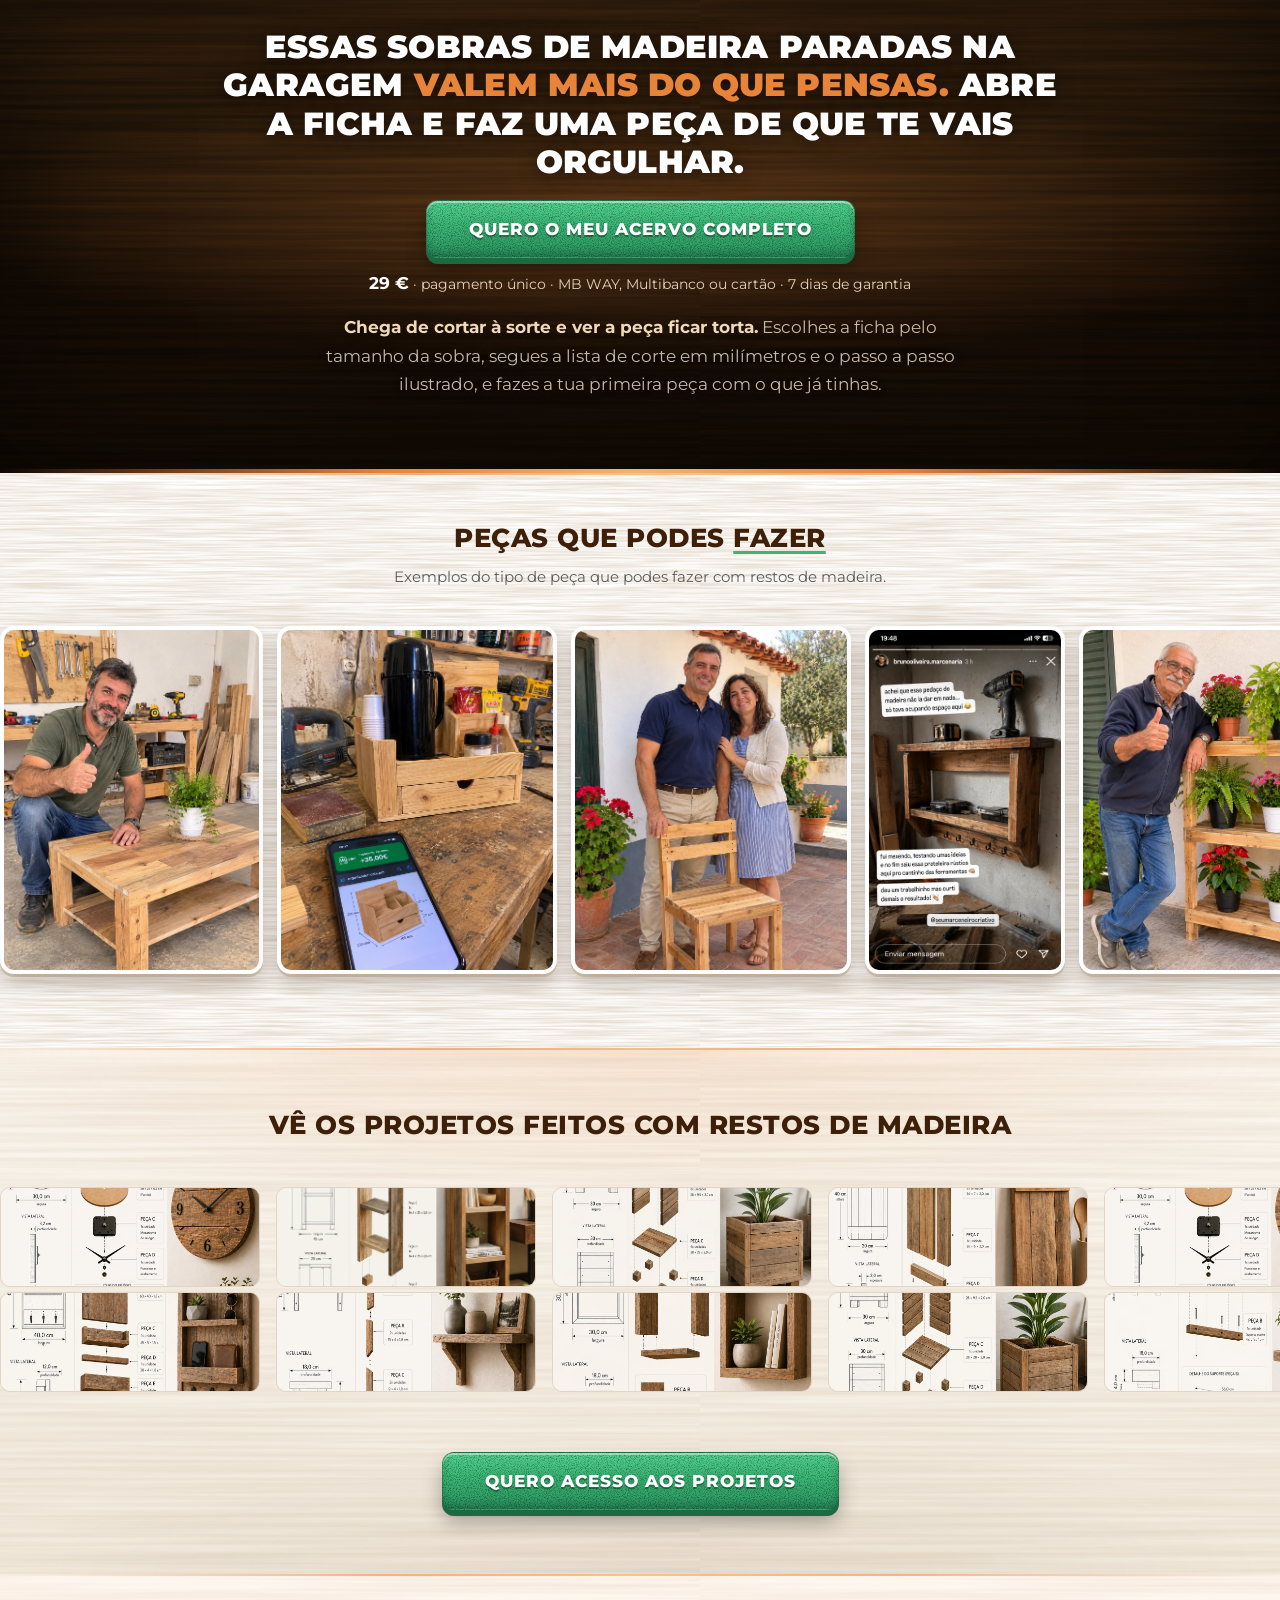
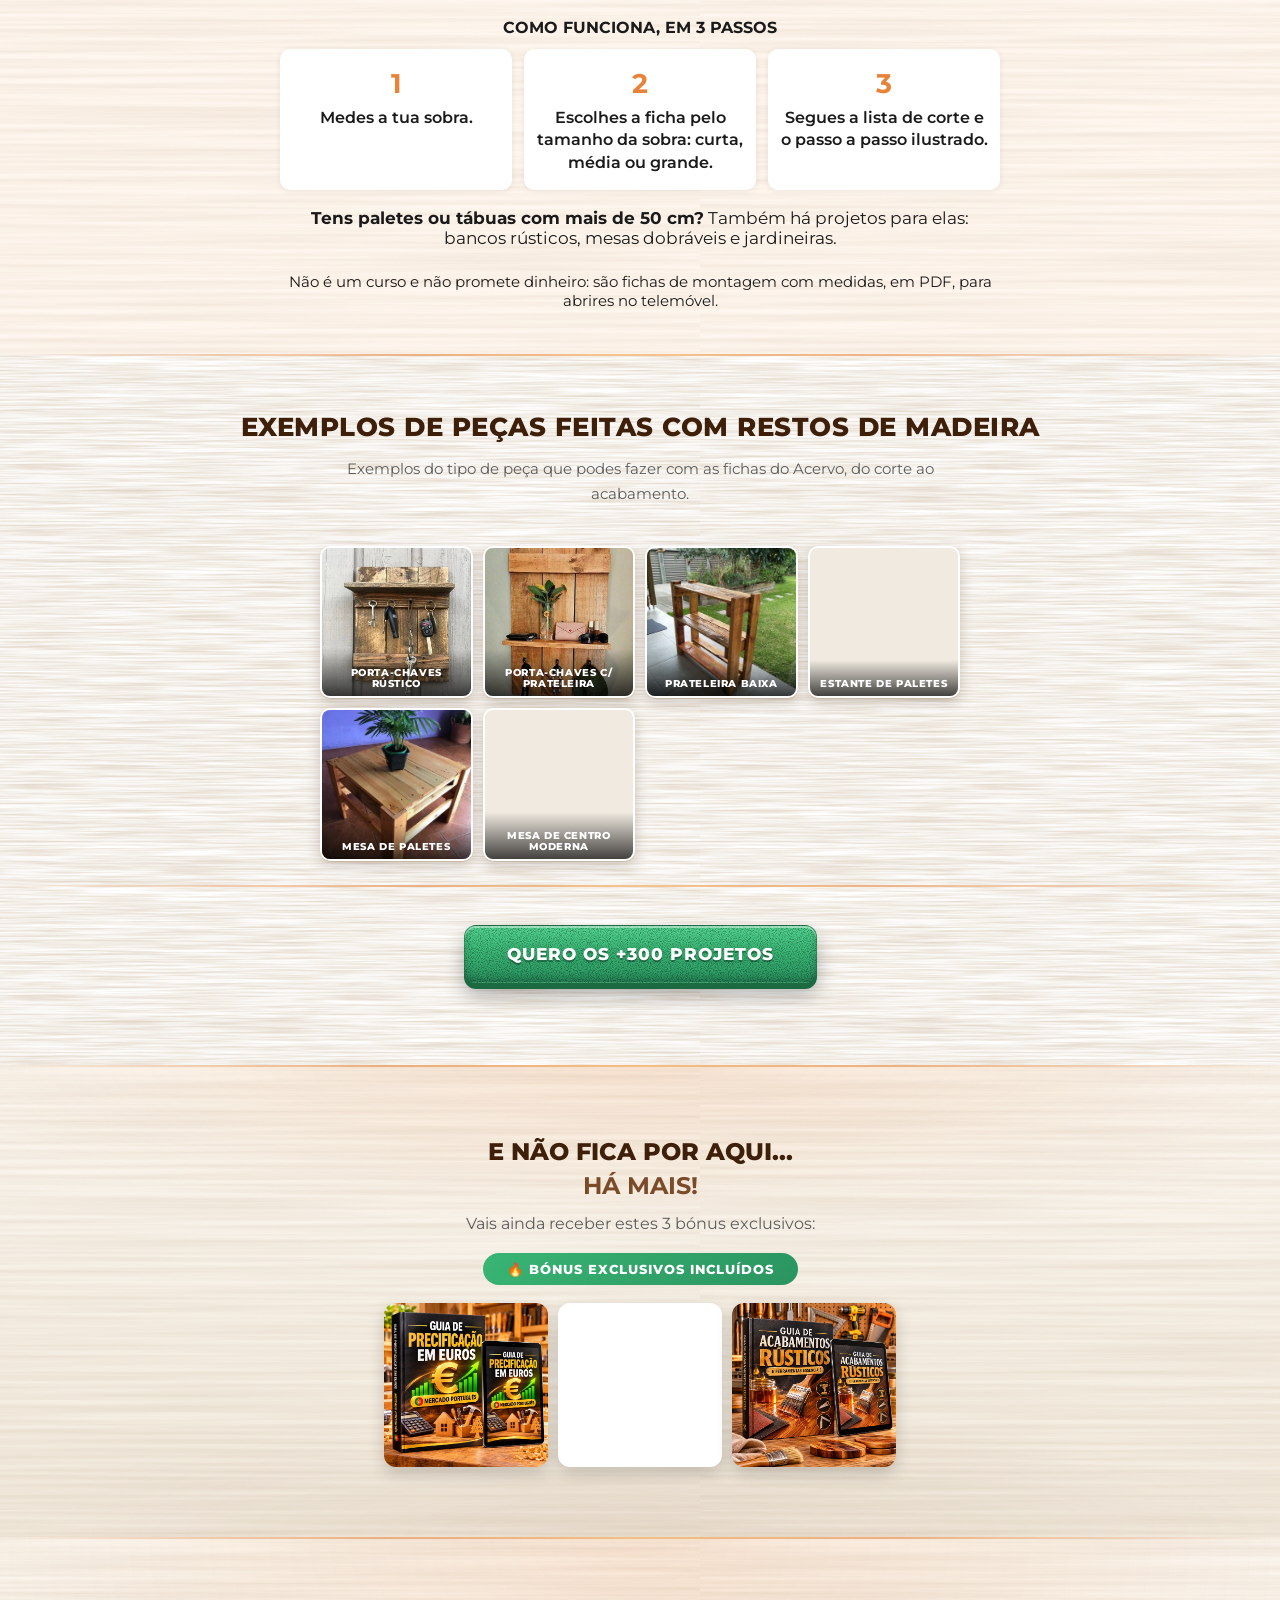
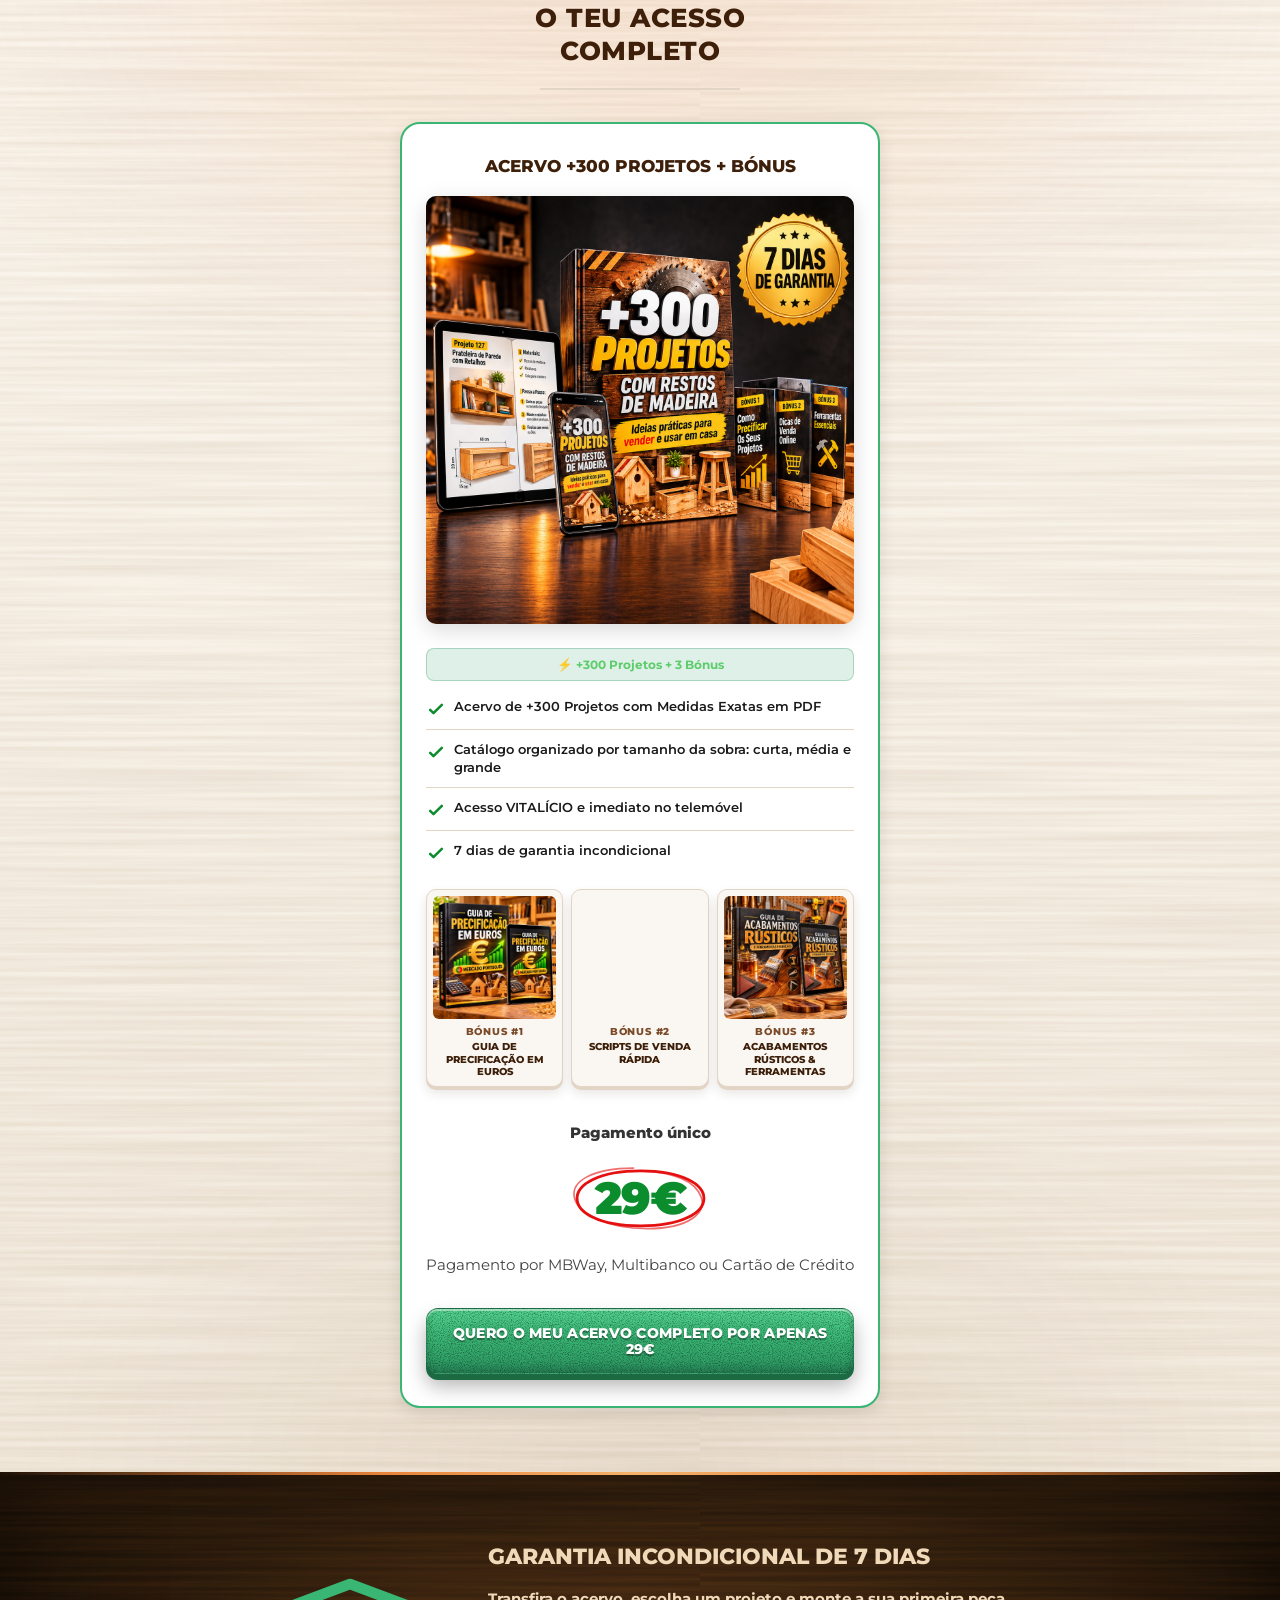
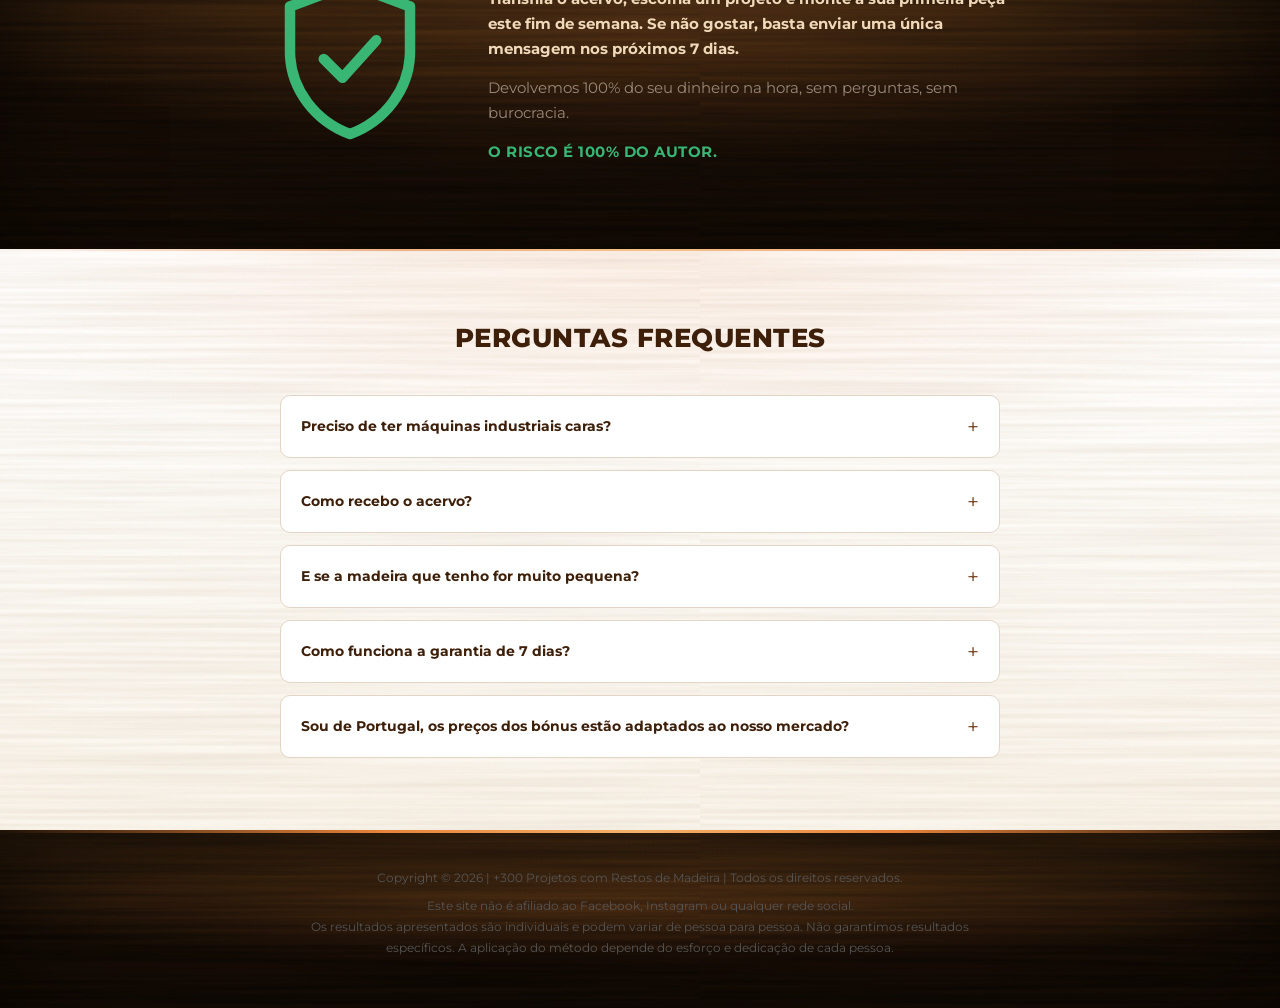
==== commit b8fd5d77: "Pop-up: aparece aos 5 s e fica no maximo 20 s Co-Authored-By: Claude Sonnet 5.5 <noreply@anthropic.c" ====
--- a/index.html
+++ b/index.html
@@ -2345,7 +2345,8 @@
 
   <script>
     document.addEventListener('DOMContentLoaded', function () {
-      var MIN_MS = 0;   // abre logo que a página carrega
+      var MIN_MS = 5000;   // só aparece 5 s depois de a página abrir
+      var MAX_MS = 20000;  // fica no máximo 20 s no ecrã
       var ENDPOINT = 'https://script.google.com/macros/s/AKfycbyKKN44NeDU5WmvlUDQ_FYya6aT8JOChsrijlN80ySMNWpJECV1Cbl0UJJK6yjhQLIqvQ/exec';
       var modal = document.getElementById('modal-exit'), form = document.getElementById('popLead'), err = document.getElementById('popErr');
       var shown = false, t0 = Date.now(), done = false;
@@ -2353,7 +2354,7 @@
       function ev(n, x) { try { if (typeof gtag === 'function') gtag('event', n, x || {}); } catch (e) {} }
       function mostrar() {
         if (shown || done || (Date.now() - t0) < MIN_MS) return false;
-        shown = true; modal.style.display = 'flex'; ev('popup_email_shown'); try { window.dataLayer = window.dataLayer || []; window.dataLayer.push({ event: 'popup_email_shown' }); } catch (e) {} return true;
+        shown = true; modal.style.display = 'flex'; setTimeout(function () { var el = document.activeElement; var typing = form.contains(el) || form.nome.value || form.email.value; if (modal.style.display === 'flex' && !typing && document.getElementById('pop-form').style.display !== 'none') fechar(); }, MAX_MS); ev('popup_email_shown'); try { window.dataLayer = window.dataLayer || []; window.dataLayer.push({ event: 'popup_email_shown' }); } catch (e) {} return true;
       }
       function fechar() { modal.style.display = 'none'; try { sessionStorage.setItem('lead_popup_closed', '1'); } catch (e) {} }
       document.addEventListener('mouseleave', function (e) { if (e.clientY < 10) mostrar(); });
@@ -2362,7 +2363,7 @@
       window.addEventListener('popstate', function (e) {
         if (e.state && e.state.exitIntent) { if (!mostrar()) history.back(); }
       });
-      setTimeout(mostrar, 600);   // aparece logo ao abrir; o PageView (Pixel/GA4/GTM) já foi disparado no carregamento
+      setTimeout(mostrar, MIN_MS);   // aparece 5 s depois de abrir; o PageView (Pixel/GA4/GTM) já foi disparado no carregamento
       modal.addEventListener('click', function (e) { if (e.target === modal) fechar(); });
       document.getElementById('popClose').addEventListener('click', fechar);
       document.getElementById('popClose2').addEventListener('click', fechar);
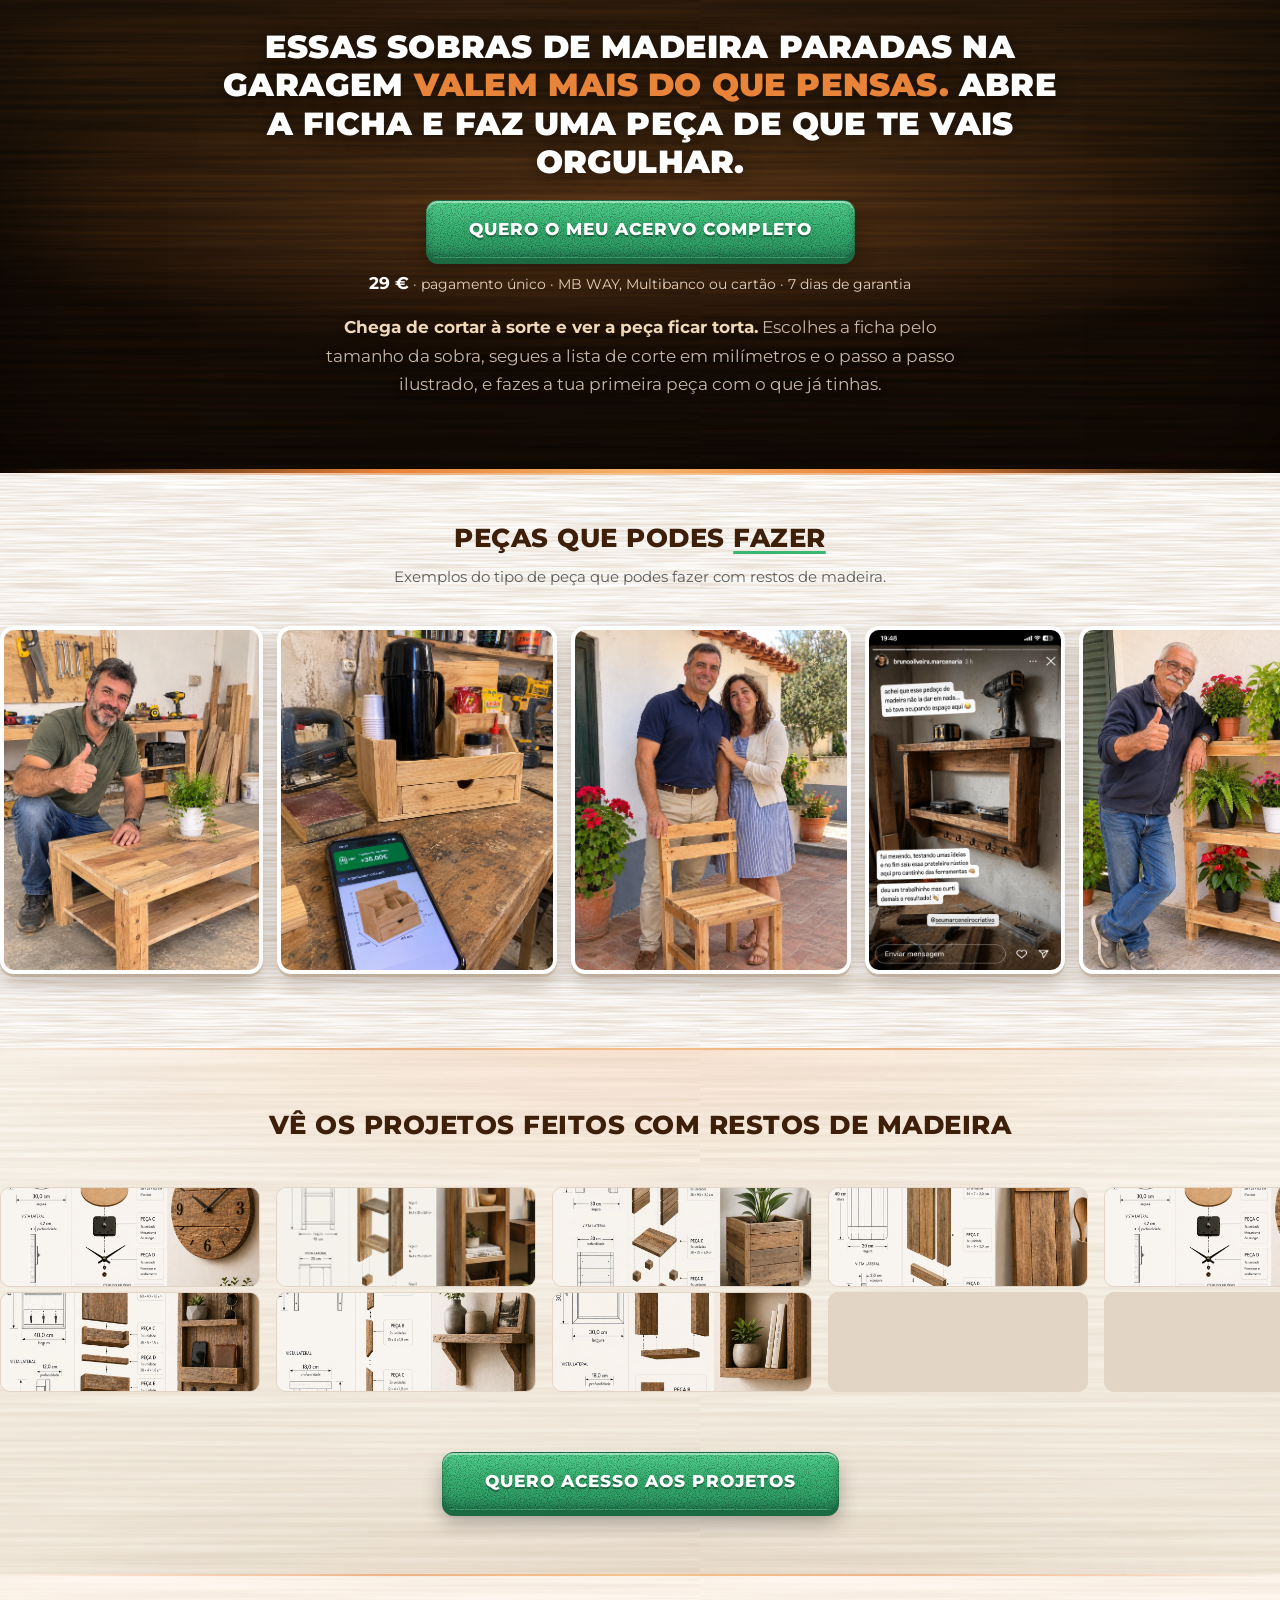
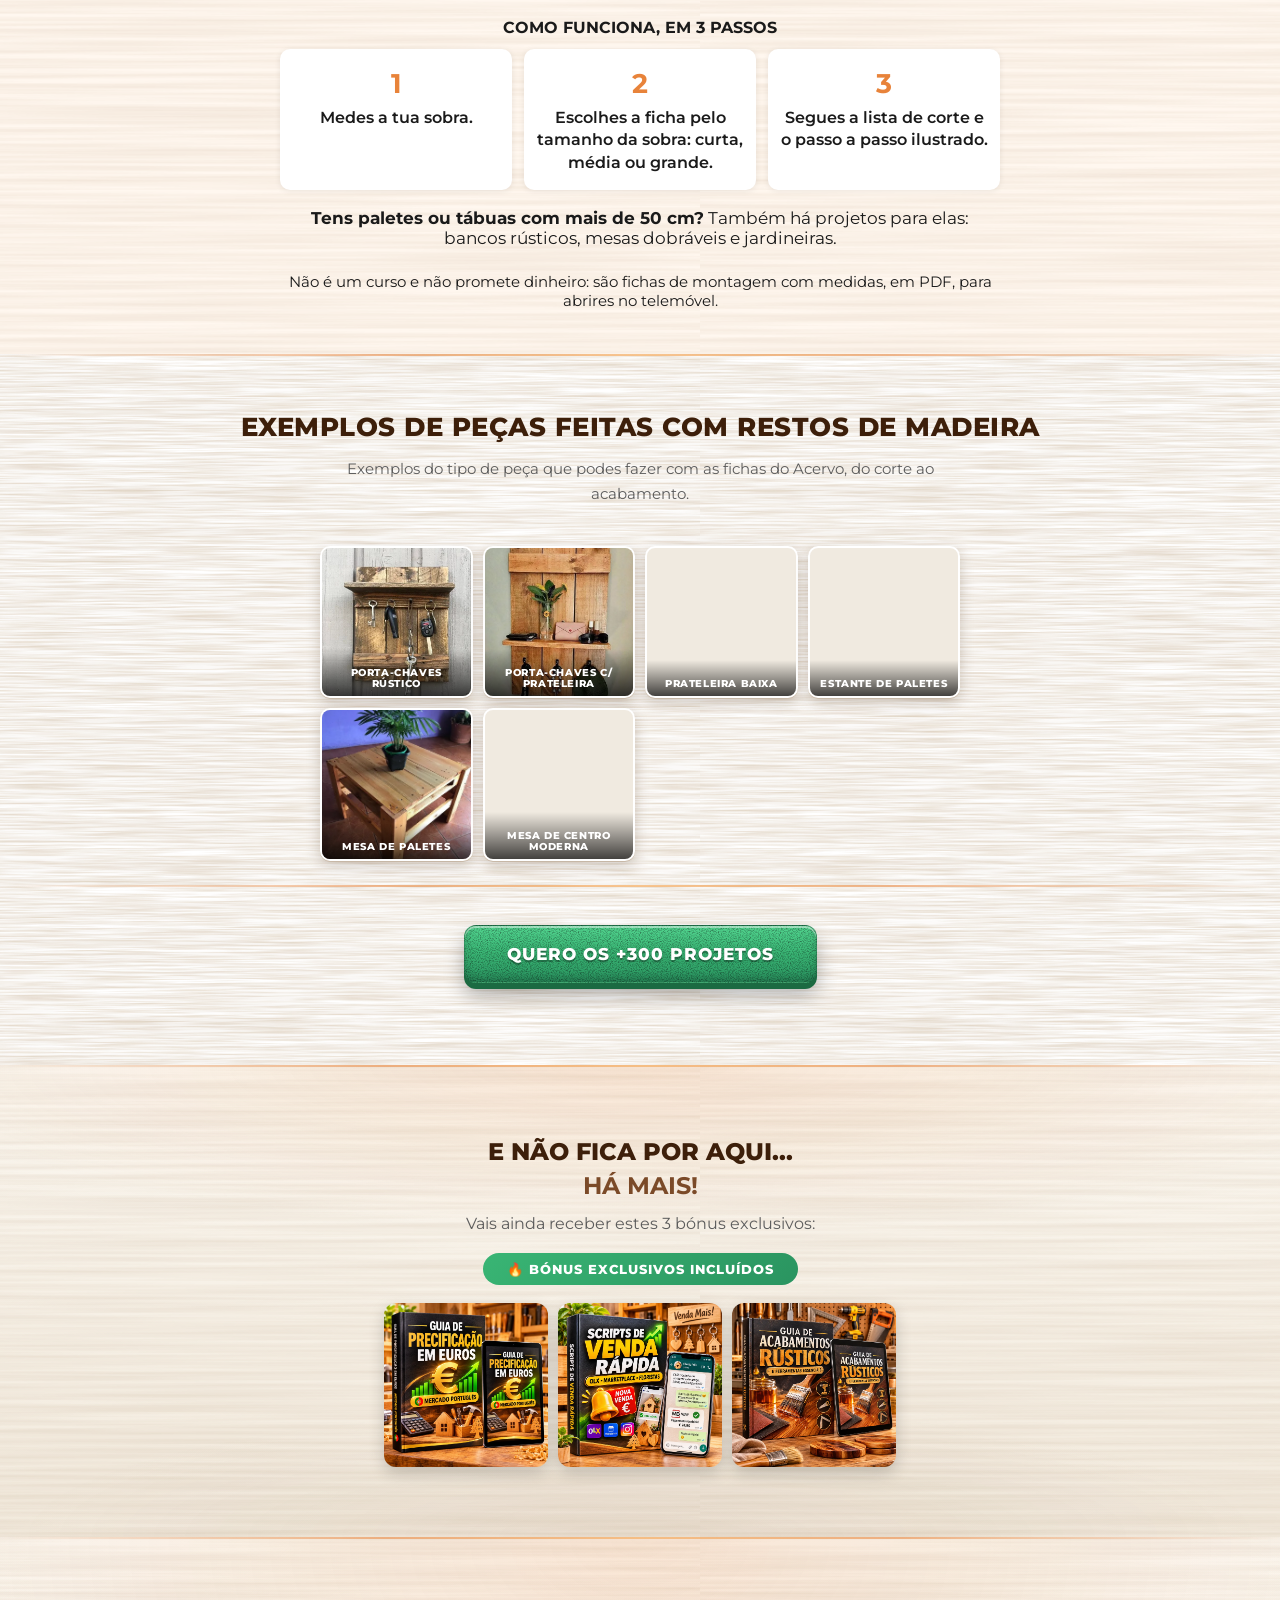
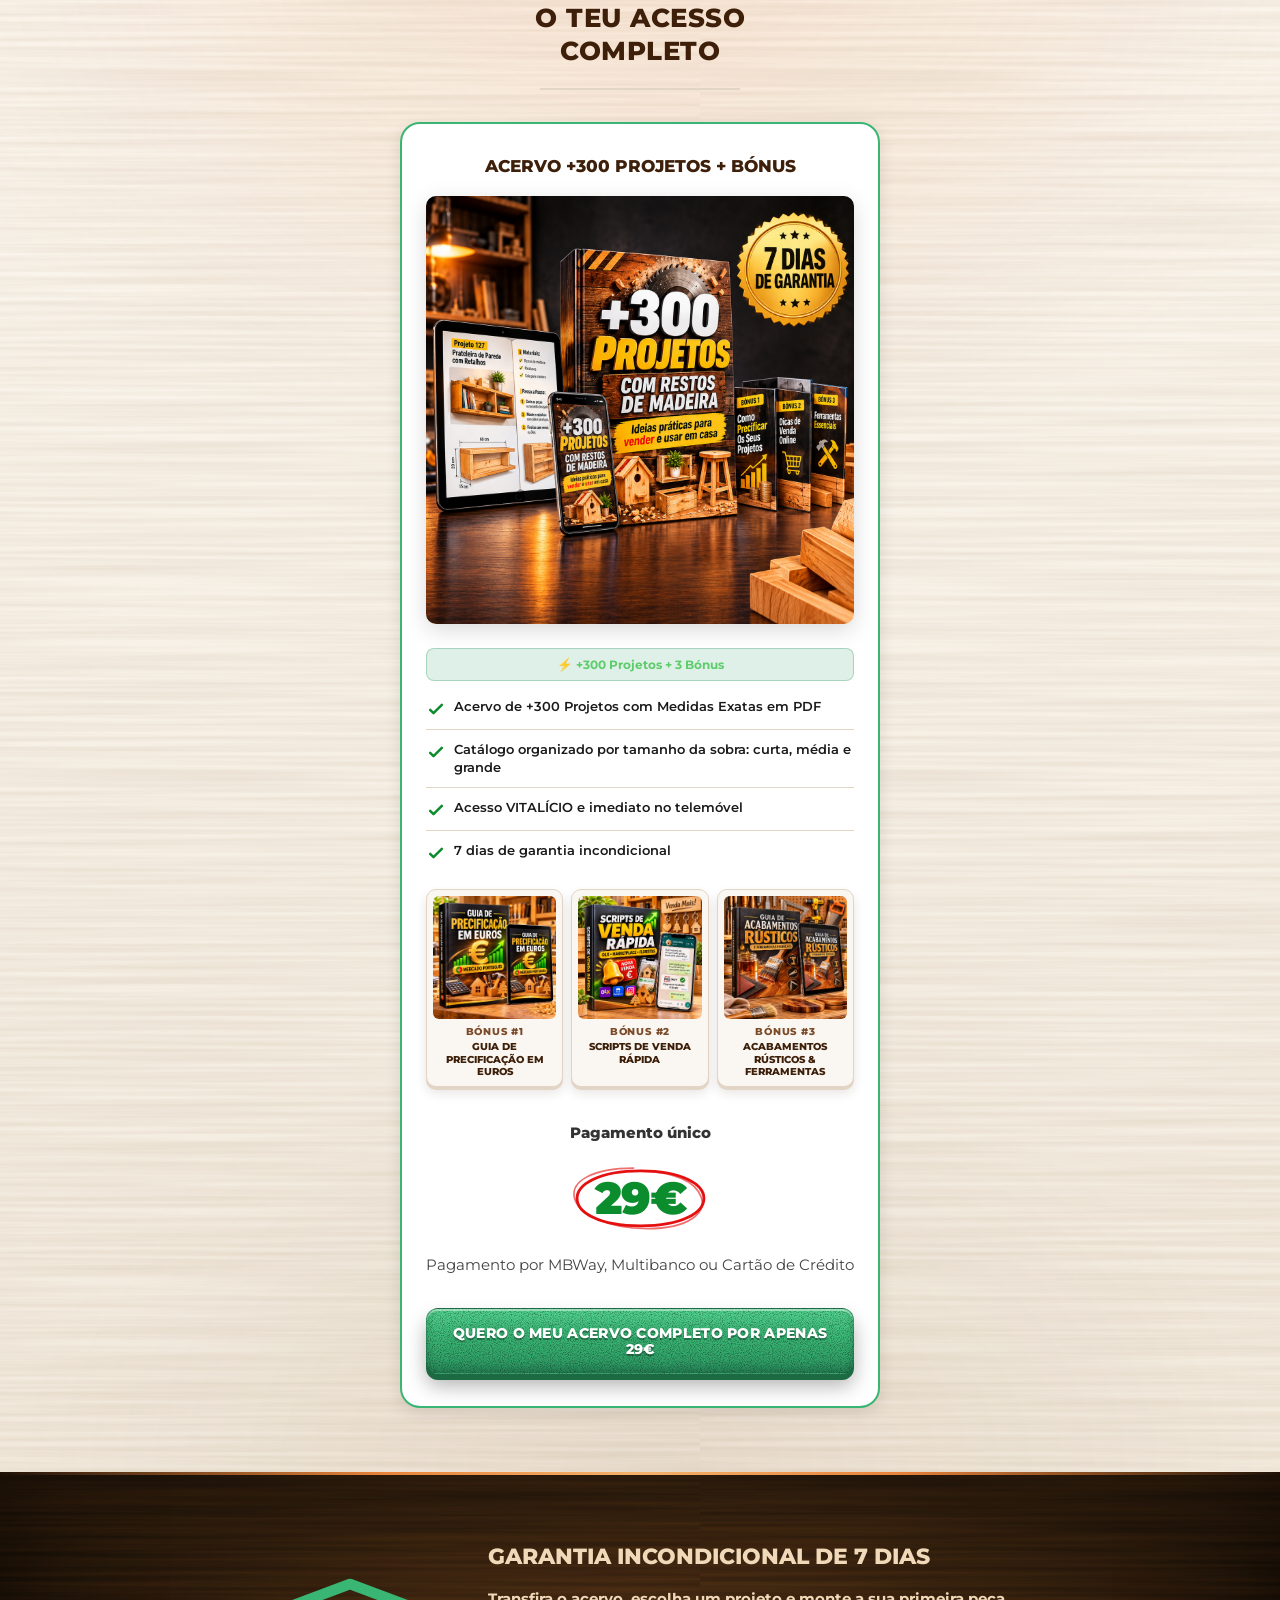
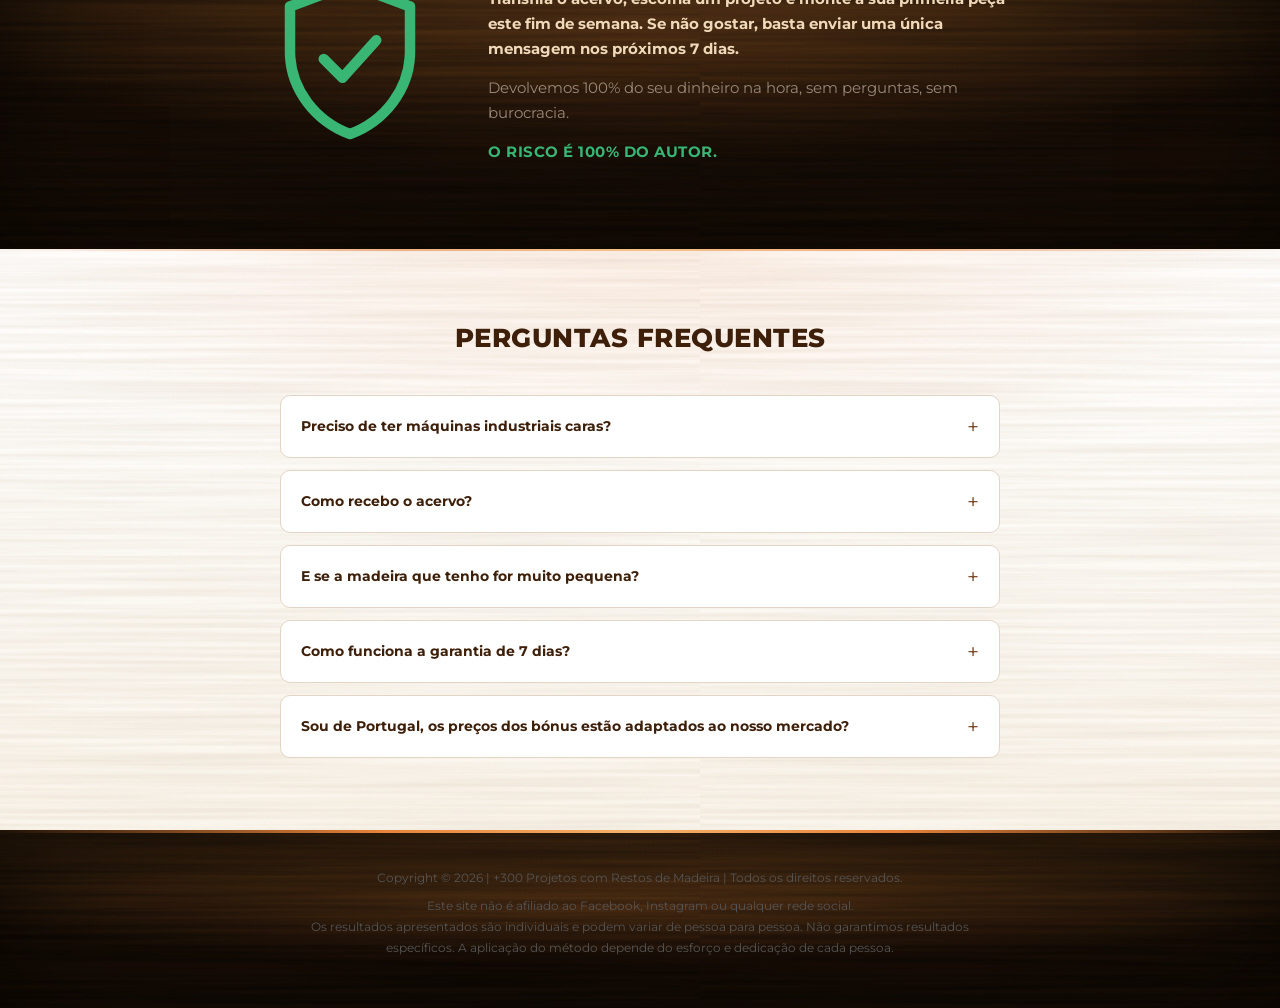
==== commit 0af03260: "Pop-up so ao tentar sair da pagina; nome opcional Co-Authored-By: Claude Sonnet 5.5 <noreply@anthrop" ====
--- a/index.html
+++ b/index.html
@@ -2324,7 +2324,7 @@
         <form id="popLead" novalidate>
           <input type="text" name="website" id="popWebsite" tabindex="-1" autocomplete="off" aria-hidden="true" style="position:absolute;left:-9999px;opacity:0;height:0;width:0">
           <label for="popNome" style="position:absolute;left:-9999px">Primeiro nome</label>
-          <input class="pop-in" type="text" id="popNome" name="nome" placeholder="Primeiro nome" autocomplete="given-name" required>
+          <input class="pop-in" type="text" id="popNome" name="nome" placeholder="Primeiro nome (opcional)" autocomplete="given-name" required>
           <label for="popEmail" style="position:absolute;left:-9999px">E-mail</label>
           <input class="pop-in" type="email" id="popEmail" name="email" placeholder="O teu e-mail" autocomplete="email" inputmode="email" required>
           <label class="pop-chk"><input type="checkbox" id="popOk" required><span>Aceito receber a ficha e algumas mensagens sobre o PDF por e-mail. Posso cancelar quando quiser.</span></label>
@@ -2345,15 +2345,15 @@
 
   <script>
     document.addEventListener('DOMContentLoaded', function () {
-      var MIN_MS = 5000;   // só aparece 5 s depois de a página abrir
+      var MIN_MS = 3000;   // só ao tentar sair (rato a sair pelo topo / botão «voltar»); ignora saídas nos primeiros 3 s
       var MAX_MS = 20000;  // fica no máximo 20 s no ecrã
       var ENDPOINT = 'https://script.google.com/macros/s/AKfycbyKKN44NeDU5WmvlUDQ_FYya6aT8JOChsrijlN80ySMNWpJECV1Cbl0UJJK6yjhQLIqvQ/exec';
       var modal = document.getElementById('modal-exit'), form = document.getElementById('popLead'), err = document.getElementById('popErr');
       var shown = false, t0 = Date.now(), done = false;
       try { done = localStorage.getItem('lead_popup') === '1' || sessionStorage.getItem('lead_popup_closed') === '1'; } catch (e) {}
       function ev(n, x) { try { if (typeof gtag === 'function') gtag('event', n, x || {}); } catch (e) {} }
-      function mostrar() {
-        if (shown || done || (Date.now() - t0) < MIN_MS) return false;
+      function mostrar(force) {
+        if (shown || done || (!force && (Date.now() - t0) < MIN_MS)) return false;
         shown = true; modal.style.display = 'flex'; setTimeout(function () { var el = document.activeElement; var typing = form.contains(el) || form.nome.value || form.email.value; if (modal.style.display === 'flex' && !typing && document.getElementById('pop-form').style.display !== 'none') fechar(); }, MAX_MS); ev('popup_email_shown'); try { window.dataLayer = window.dataLayer || []; window.dataLayer.push({ event: 'popup_email_shown' }); } catch (e) {} return true;
       }
       function fechar() { modal.style.display = 'none'; try { sessionStorage.setItem('lead_popup_closed', '1'); } catch (e) {} }
@@ -2361,9 +2361,8 @@
       // Telemóvel: botão «voltar». A entrada atual fica marcada e é criada outra por cima.
       try { history.replaceState({ exitIntent: true }, '', location.href); history.pushState({ trap: true }, '', location.href); } catch (e) {}
       window.addEventListener('popstate', function (e) {
-        if (e.state && e.state.exitIntent) { if (!mostrar()) history.back(); }
+        if (e.state && e.state.exitIntent) { if (!mostrar(true)) history.back(); }
       });
-      setTimeout(mostrar, MIN_MS);   // aparece 5 s depois de abrir; o PageView (Pixel/GA4/GTM) já foi disparado no carregamento
       modal.addEventListener('click', function (e) { if (e.target === modal) fechar(); });
       document.getElementById('popClose').addEventListener('click', fechar);
       document.getElementById('popClose2').addEventListener('click', fechar);
@@ -2371,8 +2370,7 @@
       form.addEventListener('submit', function (e) {
         e.preventDefault();
         var nome = form.nome.value.trim(), email = form.email.value.trim(), ok = document.getElementById('popOk').checked, msg = '';
-        if (!nome) msg = 'Escreve o teu primeiro nome.';
-        else if (!/^[^@\s]+@[^@\s]+\.[^@\s]+$/.test(email)) msg = 'Confirma o e-mail.';
+        if (!/^[^@\s]+@[^@\s]+\.[^@\s]+$/.test(email)) msg = 'Confirma o e-mail.';
         else if (!ok) msg = 'Marca a caixa para receberes a ficha.';
         if (msg) { err.textContent = msg; err.style.display = 'block'; return; }
         err.style.display = 'none';
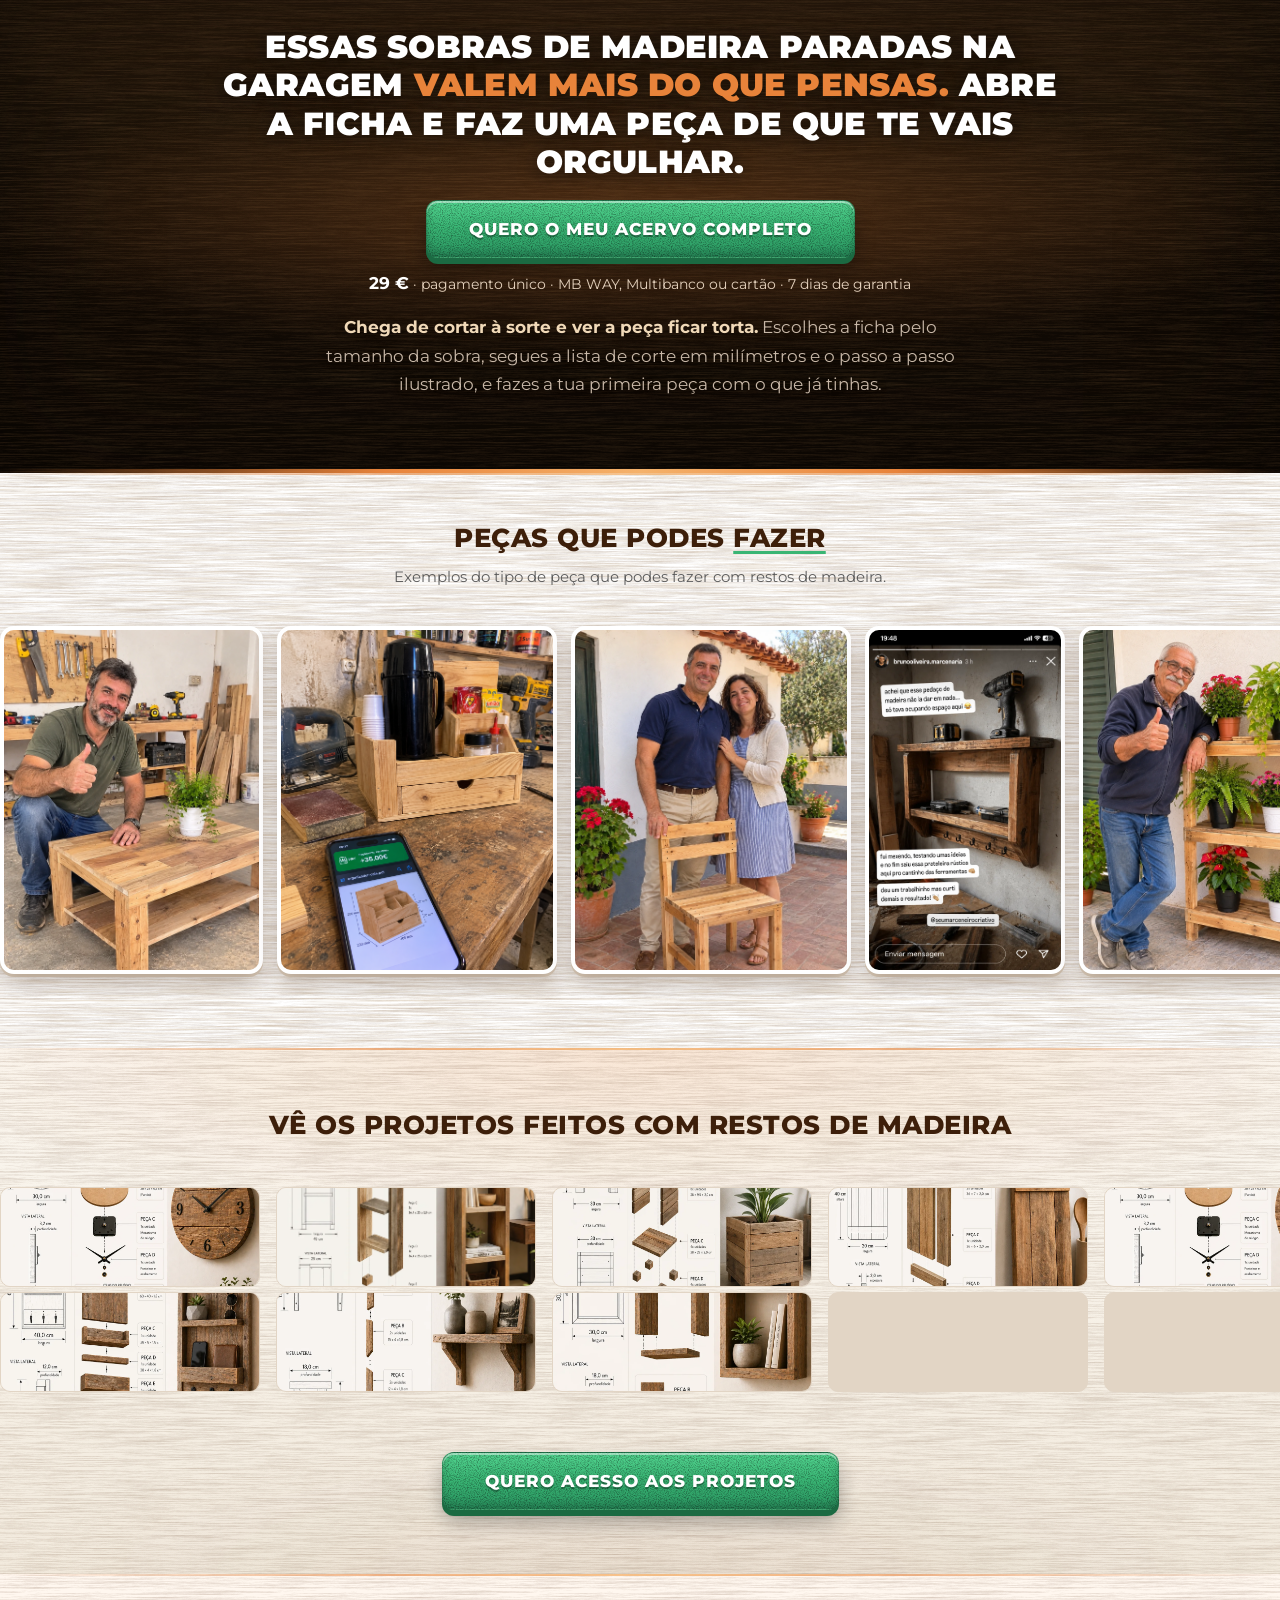
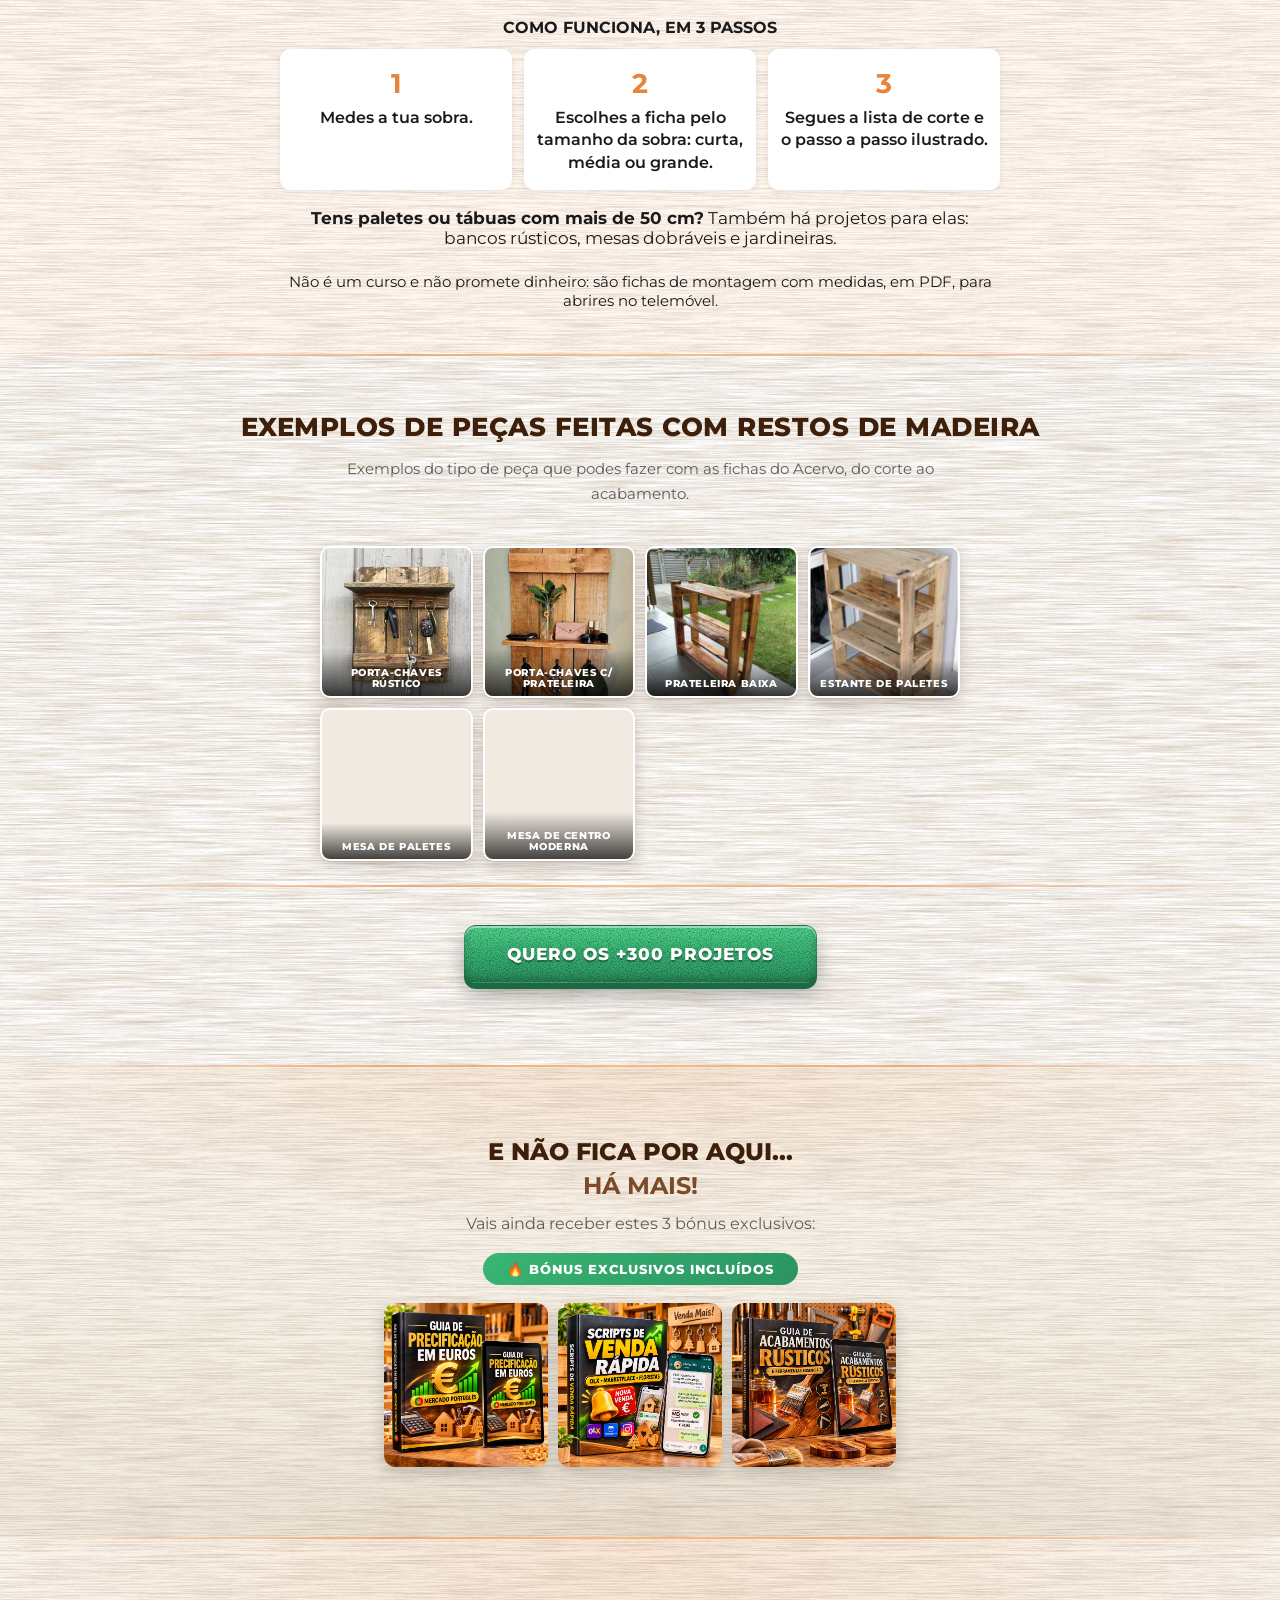
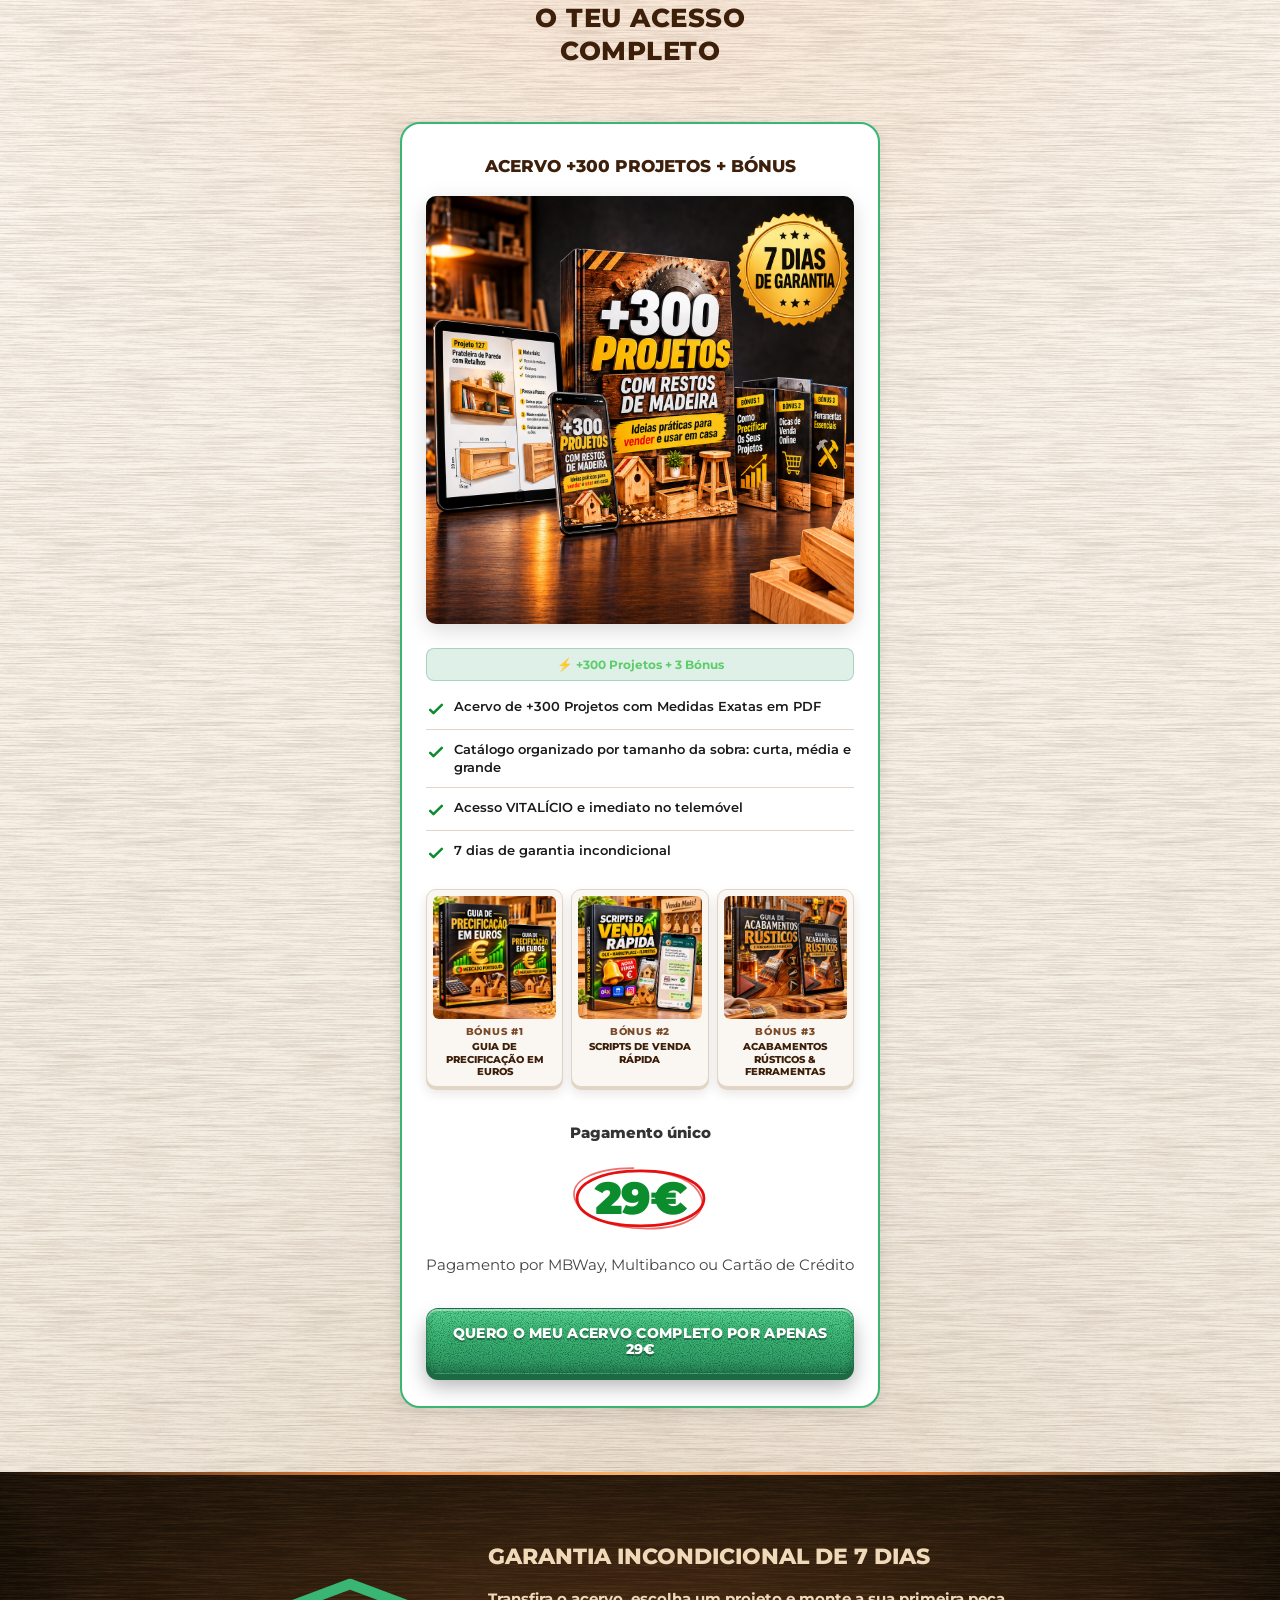
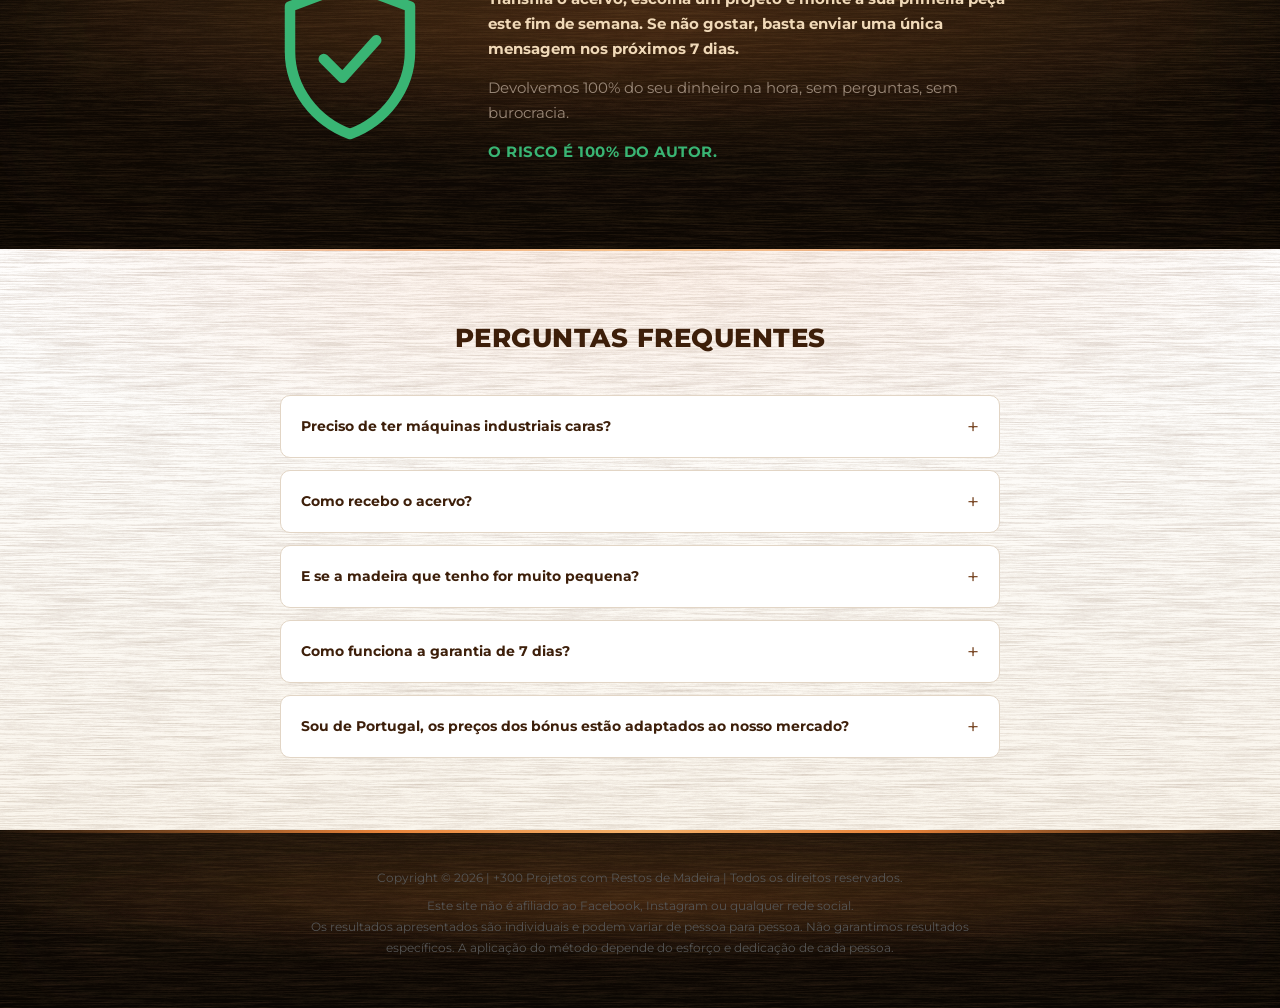
==== commit 41845299: "Pop-up so com e-mail (sem nome nem caixa), pausa o VSL e as animacoes enquanto aberto; fundos mais l" ====
--- a/index.html
+++ b/index.html
@@ -1447,9 +1447,8 @@
       box-shadow: inset 0 0 140px rgba(0, 0, 0, .55);
     }
     .hero-section::before {
-      content: ""; position: absolute; inset: 0; z-index: -1; pointer-events: none; opacity: .55; mix-blend-mode: soft-light;
-      background-image: url("data:image/svg+xml;utf8,<svg xmlns='http://www.w3.org/2000/svg' width='700' height='700'><filter id='g' x='0' y='0' width='100%25' height='100%25'><feTurbulence type='fractalNoise' baseFrequency='0.003 0.2' numOctaves='3' seed='11'/><feColorMatrix values='0 0 0 0 .80  0 0 0 0 .58  0 0 0 0 .36  0 0 0 1.25 -.32'/></filter><rect width='100%25' height='100%25' filter='url(%23g)'/></svg>");
-      background-size: 700px 700px;
+      content: ""; position: absolute; inset: 0; z-index: -1; pointer-events: none;
+      background: url(image/grao-escuro.png) repeat; background-size: 256px 256px;
     }
     .hero-section::after {
       content: ""; position: absolute; left: 0; right: 0; bottom: 0; height: 4px; z-index: 0; pointer-events: none;
@@ -1468,8 +1467,8 @@
     }
     .resultados-section::before, .carousel-section::before, .dor-section::before, .artesanatos-section::before, .showcase-section::before,
     .deliverables-section::before, .plans-section::before, .faq-section::before {
-      content: ""; position: absolute; inset: 0; z-index: -1; pointer-events: none; opacity: .16; mix-blend-mode: multiply;
-      background-image: url("data:image/svg+xml;utf8,<svg xmlns='http://www.w3.org/2000/svg' width='700' height='700'><filter id='g' x='0' y='0' width='100%25' height='100%25'><feTurbulence type='fractalNoise' baseFrequency='0.003 0.2' numOctaves='3' seed='11'/><feColorMatrix values='0 0 0 0 .36  0 0 0 0 .22  0 0 0 0 .10  0 0 0 1.25 -.32'/></filter><rect width='100%25' height='100%25' filter='url(%23g)'/></svg>"); background-size: 700px 700px;
+      content: ""; position: absolute; inset: 0; z-index: -1; pointer-events: none;
+      background: url(image/grao-claro.png) repeat; background-size: 256px 256px;
     }
     .resultados-section::after, .carousel-section::after, .dor-section::after, .artesanatos-section::after, .showcase-section::after,
     .deliverables-section::after, .plans-section::after, .faq-section::after {
@@ -1491,8 +1490,8 @@
       box-shadow: inset 0 0 120px rgba(0, 0, 0, .5);
     }
     .guarantee-section::before, .site-footer::before {
-      content: ""; position: absolute; inset: 0; z-index: -1; pointer-events: none; opacity: .5; mix-blend-mode: soft-light;
-      background-image: url("data:image/svg+xml;utf8,<svg xmlns='http://www.w3.org/2000/svg' width='700' height='700'><filter id='g' x='0' y='0' width='100%25' height='100%25'><feTurbulence type='fractalNoise' baseFrequency='0.003 0.2' numOctaves='3' seed='11'/><feColorMatrix values='0 0 0 0 .80  0 0 0 0 .58  0 0 0 0 .36  0 0 0 1.25 -.32'/></filter><rect width='100%25' height='100%25' filter='url(%23g)'/></svg>"); background-size: 700px 700px;
+      content: ""; position: absolute; inset: 0; z-index: -1; pointer-events: none;
+      background: url(image/grao-escuro.png) repeat; background-size: 256px 256px;
     }
     .guarantee-section::after, .site-footer::after {
       content: ""; position: absolute; left: 0; right: 0; top: 0; height: 3px; z-index: 0; pointer-events: none;
@@ -2306,6 +2305,8 @@
 
   <!-- POP-UP DE CAPTAÇÃO DE E-MAIL (ficha A1 grátis); só aparece depois de 90 s na página -->
   <style>
+    body.pop-open *, body.pop-open *::before, body.pop-open *::after { animation-play-state: paused !important; }
+    .pop-in.err { border-color: #b00020; }
     .pop-in { width: 100%; box-sizing: border-box; padding: 13px 12px; margin: 0 0 10px; font: inherit; font-size: .95rem; border: 2px solid #ddd; border-radius: 8px; }
     .pop-in:focus { outline: 3px solid var(--laranja); outline-offset: 1px; border-color: var(--laranja); }
     .pop-btn { display: block; width: 100%; box-sizing: border-box; border: 0; cursor: pointer; background: #d00; color: #fff; font-family: inherit; font-weight: 900; font-size: 1.02rem; padding: 15px 12px; border-radius: 8px; text-align: center; text-decoration: none; text-transform: uppercase; letter-spacing: .3px; }
@@ -2323,13 +2324,11 @@
         <p style="color:#444; font-size:0.95rem; line-height:1.5; margin:0 0 16px;">Porta-chaves magnético com <strong>lista de corte, medidas em milímetros e passo a passo ilustrado</strong>. Recebes o PDF agora, sem cartão.</p>
         <form id="popLead" novalidate>
           <input type="text" name="website" id="popWebsite" tabindex="-1" autocomplete="off" aria-hidden="true" style="position:absolute;left:-9999px;opacity:0;height:0;width:0">
-          <label for="popNome" style="position:absolute;left:-9999px">Primeiro nome</label>
-          <input class="pop-in" type="text" id="popNome" name="nome" placeholder="Primeiro nome (opcional)" autocomplete="given-name" required>
           <label for="popEmail" style="position:absolute;left:-9999px">E-mail</label>
-          <input class="pop-in" type="email" id="popEmail" name="email" placeholder="O teu e-mail" autocomplete="email" inputmode="email" required>
-          <label class="pop-chk"><input type="checkbox" id="popOk" required><span>Aceito receber a ficha e algumas mensagens sobre o PDF por e-mail. Posso cancelar quando quiser.</span></label>
+          <input class="pop-in" type="email" id="popEmail" name="email" placeholder="O teu melhor e-mail" autocomplete="email" inputmode="email" enterkeyhint="send" autocapitalize="none" spellcheck="false" required>
           <div class="pop-err" id="popErr" role="alert"></div>
           <button type="submit" class="pop-btn" id="popBtn">Receber a ficha grátis</button>
+          <p style="font-size:.74rem;line-height:1.4;color:#666;margin:10px 0 0;">Ao carregares no botão, aceitas receber a ficha e algumas mensagens sobre o PDF por e-mail. Cancelas quando quiseres.</p>
         </form>
         <button type="button" class="pop-x" id="popClose">Não, obrigado</button>
       </div>
@@ -2346,7 +2345,6 @@
   <script>
     document.addEventListener('DOMContentLoaded', function () {
       var MIN_MS = 3000;   // só ao tentar sair (rato a sair pelo topo / botão «voltar»); ignora saídas nos primeiros 3 s
-      var MAX_MS = 20000;  // fica no máximo 20 s no ecrã
       var ENDPOINT = 'https://script.google.com/macros/s/AKfycbyKKN44NeDU5WmvlUDQ_FYya6aT8JOChsrijlN80ySMNWpJECV1Cbl0UJJK6yjhQLIqvQ/exec';
       var modal = document.getElementById('modal-exit'), form = document.getElementById('popLead'), err = document.getElementById('popErr');
       var shown = false, t0 = Date.now(), done = false;
@@ -2354,9 +2352,19 @@
       function ev(n, x) { try { if (typeof gtag === 'function') gtag('event', n, x || {}); } catch (e) {} }
       function mostrar(force) {
         if (shown || done || (!force && (Date.now() - t0) < MIN_MS)) return false;
-        shown = true; modal.style.display = 'flex'; setTimeout(function () { var el = document.activeElement; var typing = form.contains(el) || form.nome.value || form.email.value; if (modal.style.display === 'flex' && !typing && document.getElementById('pop-form').style.display !== 'none') fechar(); }, MAX_MS); ev('popup_email_shown'); try { window.dataLayer = window.dataLayer || []; window.dataLayer.push({ event: 'popup_email_shown' }); } catch (e) {} return true;
-      }
-      function fechar() { modal.style.display = 'none'; try { sessionStorage.setItem('lead_popup_closed', '1'); } catch (e) {} }
+        shown = true; abrir(); ev('popup_email_shown'); try { window.dataLayer = window.dataLayer || []; window.dataLayer.push({ event: 'popup_email_shown' }); } catch (e) {} return true;
+      }
+      var vsl = document.getElementById('vsl'), vslWasPlaying = false;
+      function abrir() {
+        modal.style.display = 'flex'; document.body.classList.add('pop-open');
+        try { if (vsl && !vsl.paused) { vslWasPlaying = true; vsl.pause(); } } catch (e) {}
+        if (window.matchMedia && window.matchMedia('(pointer: fine)').matches) setTimeout(function () { try { form.email.focus({ preventScroll: true }); } catch (e) {} }, 60);
+      }
+      function fechar() {
+        modal.style.display = 'none'; document.body.classList.remove('pop-open');
+        try { sessionStorage.setItem('lead_popup_closed', '1'); } catch (e) {}
+        try { if (vsl && vslWasPlaying) { vslWasPlaying = false; vsl.play(); } } catch (e) {}
+      }
       document.addEventListener('mouseleave', function (e) { if (e.clientY < 10) mostrar(); });
       // Telemóvel: botão «voltar». A entrada atual fica marcada e é criada outra por cima.
       try { history.replaceState({ exitIntent: true }, '', location.href); history.pushState({ trap: true }, '', location.href); } catch (e) {}
@@ -2369,10 +2377,10 @@
       document.addEventListener('keydown', function (e) { if (e.key === 'Escape' && modal.style.display === 'flex') fechar(); });
       form.addEventListener('submit', function (e) {
         e.preventDefault();
-        var nome = form.nome.value.trim(), email = form.email.value.trim(), ok = document.getElementById('popOk').checked, msg = '';
-        if (!/^[^@\s]+@[^@\s]+\.[^@\s]+$/.test(email)) msg = 'Confirma o e-mail.';
-        else if (!ok) msg = 'Marca a caixa para receberes a ficha.';
-        if (msg) { err.textContent = msg; err.style.display = 'block'; return; }
+        var nome = '', email = form.email.value.trim(), msg = '';
+        if (!/^[^@\s]+@[^@\s]+\.[^@\s]+$/.test(email)) msg = 'Confirma o e-mail (ex.: nome@gmail.com).';
+        if (msg) { err.textContent = msg; err.style.display = 'block'; form.email.classList.add('err'); form.email.focus(); return; }
+        form.email.classList.remove('err');
         err.style.display = 'none';
         var btn = document.getElementById('popBtn'); btn.disabled = true; btn.textContent = 'A enviar...';
         var q = new URLSearchParams(location.search), utm = {};
